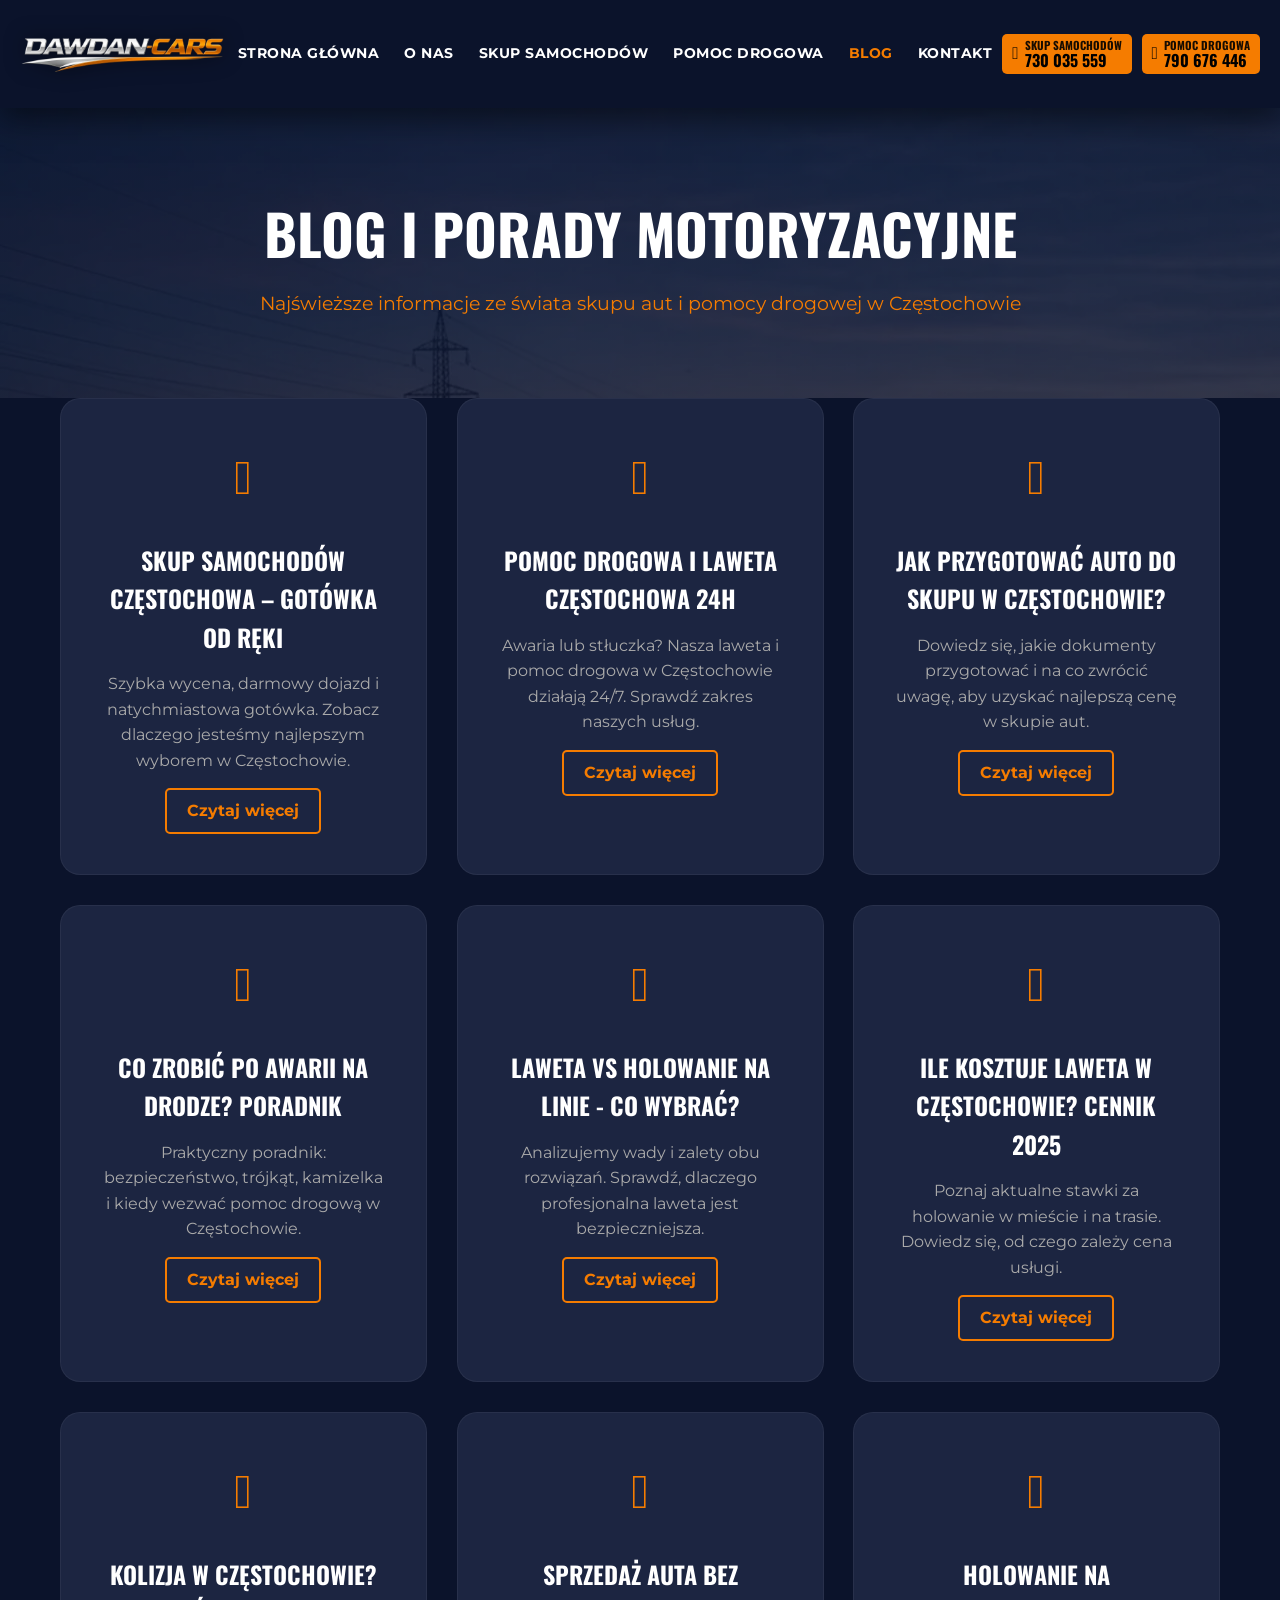
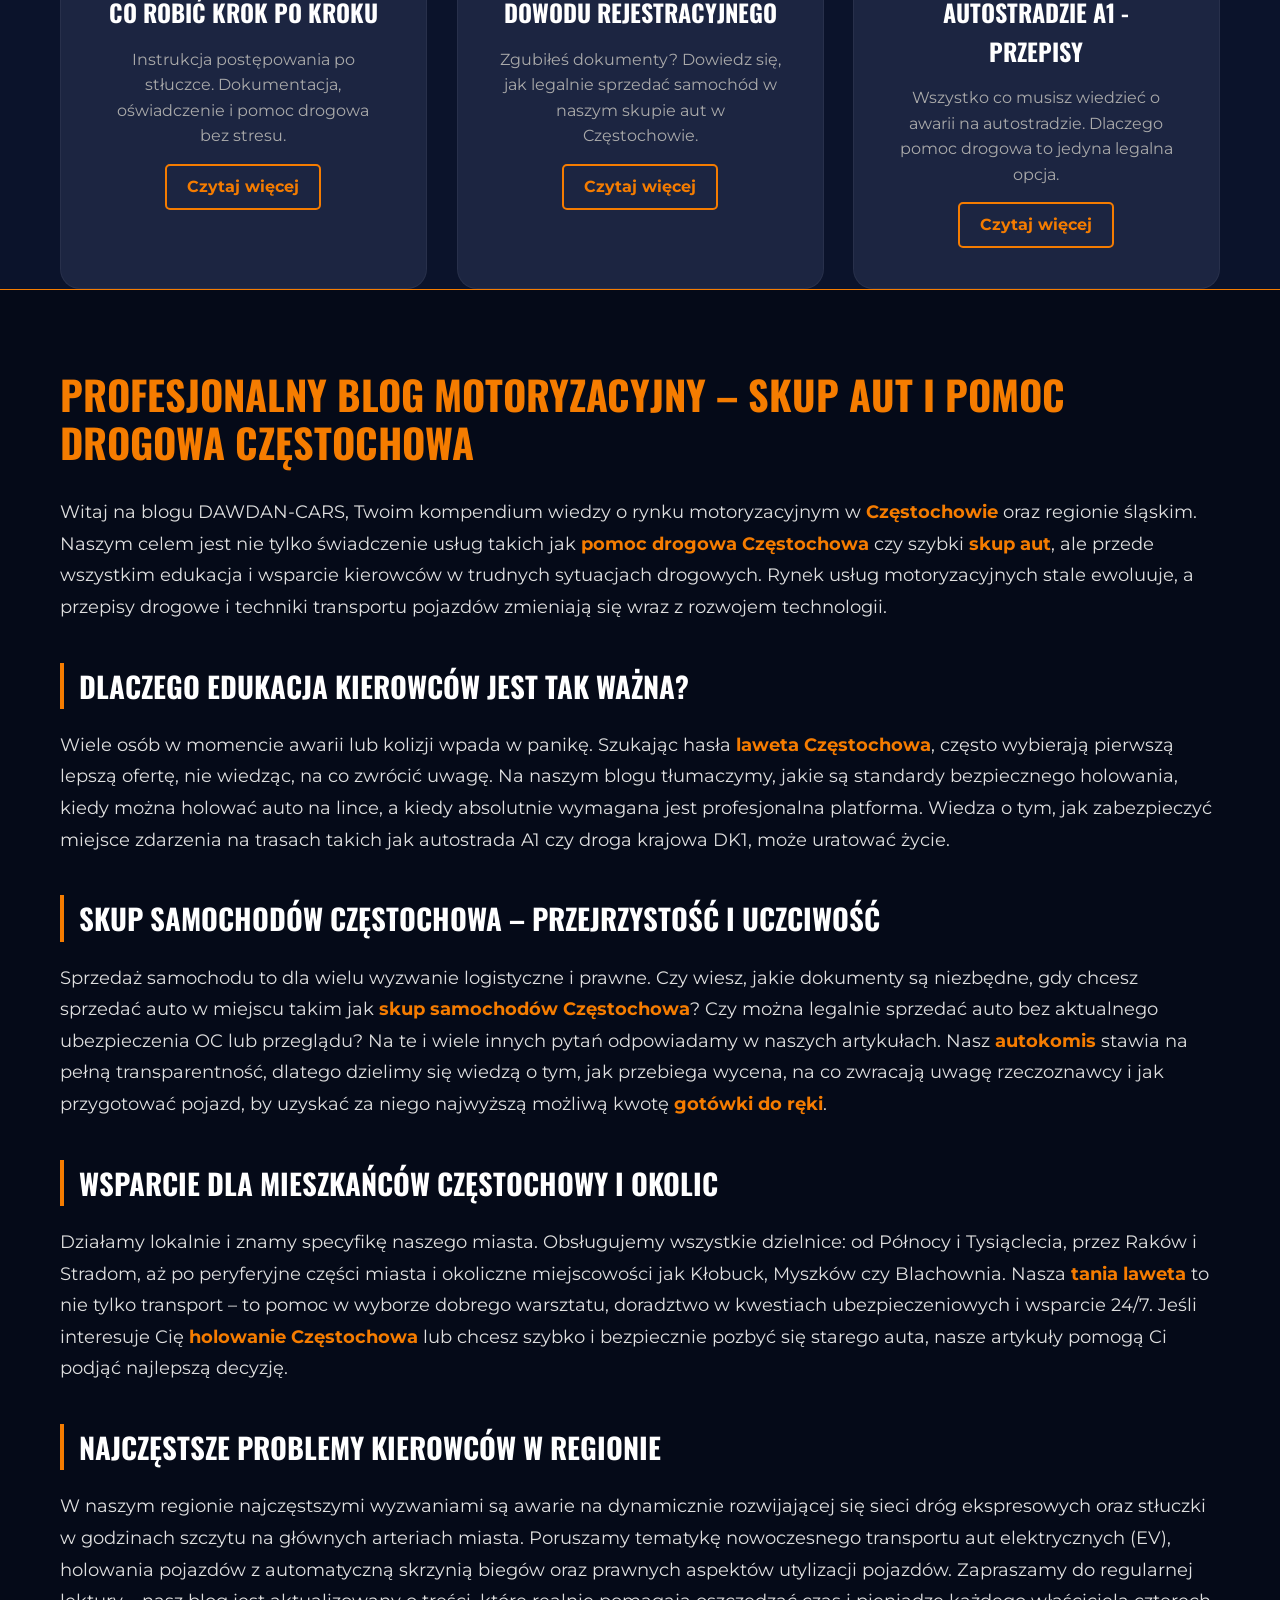
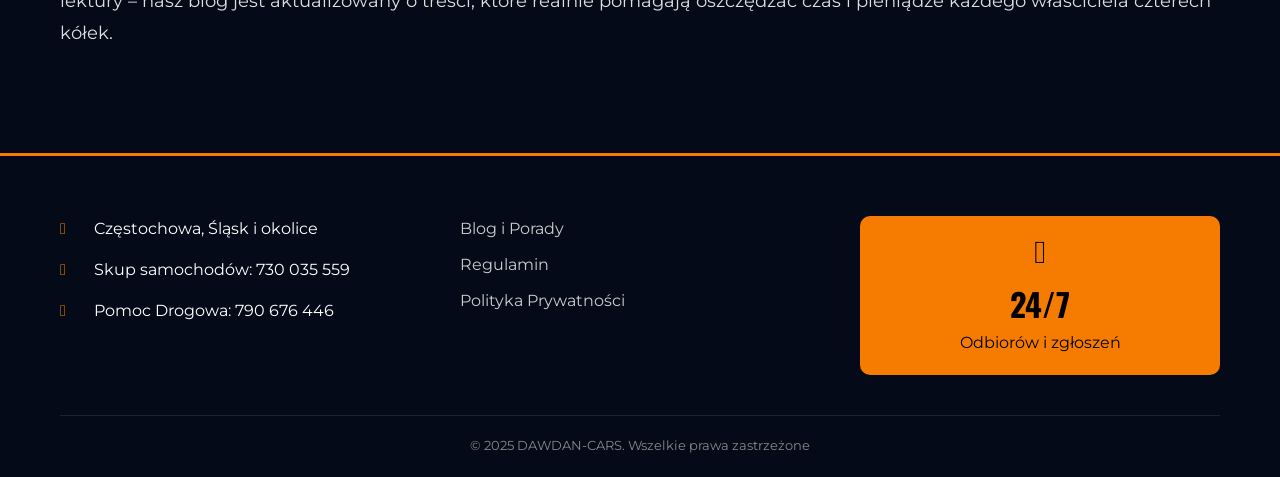
==== blog.html @ 77bea1af "Add files via upload" ====
<!DOCTYPE html>
<html lang="pl">
<head>
    <meta charset="UTF-8">
    <meta name="viewport" content="width=device-width, initial-scale=1.0">
    <title>Blog i Porady Motoryzacyjne | Pomoc Drogowa & Skup Aut Częstochowa</title>
    <meta name="description" content="Blog DAWDAN-CARS: Praktyczne porady motoryzacyjne. Dowiedz się jak przygotować auto do skupu, co zrobić w razie awarii oraz kiedy wezwać lawetę w Częstochowie.">
    <link rel="canonical" href="https://dawdan-cars.pl/blog.html">

    <link rel="stylesheet" href="style.min.css" media="print" onload="this.media='all'">
    <link rel="stylesheet" href="critical.min.css">
    <noscript><link rel="stylesheet" href="style.min.css"></noscript>
    <link rel="preload" as="style" href="style.min.css">
    <link rel="preconnect" href="https://fonts.googleapis.com">
    <link rel="preconnect" href="https://fonts.gstatic.com" crossorigin>
    <link href="https://fonts.googleapis.com/css2?family=Montserrat:wght@400;700&family=Oswald:wght@500;700&display=swap" rel="stylesheet" media="print" onload="this.media='all'">
    <noscript><link href="https://fonts.googleapis.com/css2?family=Montserrat:wght@400;700&family=Oswald:wght@500;700&display=swap" rel="stylesheet"></noscript>
    <link rel="stylesheet" href="font-awesome.min.css" media="print" onload="this.media='all'">
    <noscript><link rel="stylesheet" href="font-awesome.min.css"></noscript>
    <link rel="preload" as="image" href="tlo.webp" fetchpriority="high" type="image/webp">

    <link rel="icon" href="favicony/favicon.ico" type="image/x-icon">
    <script src="script.min.js" defer></script>
</head>
<body>
    <header>
        <div class="top-bar">
            <div class="container">
                <div class="logo">
                    <a href="index.html">
                        <img src="logo.webp" fetchpriority="high" alt="Blog DAWDAN-CARS Częstochowa" width="349" height="60">
                    </a>
                </div>
                <nav>
                    <ul>
                        <li><a href="index.html">STRONA GŁÓWNA</a></li>
                        <li><a href="o-nas.html">O NAS</a></li>
                        <li><a href="skup-samochodow.html">SKUP SAMOCHODÓW</a></li>
                        <li><a href="laweta-pomoc-drogowa.html">POMOC DROGOWA</a></li>
                        <li><a href="blog.html" class="active">BLOG</a></li>
                        <li><a href="kontakt.html">KONTAKT</a></li>
                    </ul>
                    <div class="header-cta mobile-only">
                        <a href="tel:+48730035559" class="btn-call">
                            <i class="fas fa-phone-alt"></i>
                            <span>
                                <span class="btn-label">SKUP SAMOCHODÓW</span>
                                <span class="btn-number">730 035 559</span>
                            </span>
                        </a>
                        <a href="tel:+48790676446" class="btn-call">
                            <i class="fas fa-phone-alt"></i>
                            <span>
                                <span class="btn-label">POMOC DROGOWA</span>
                                <span class="btn-number">790 676 446</span>
                            </span>
                        </a>
                    </div>
                </nav>
                <div class="header-cta desktop-only">
                    <a href="tel:+48730035559" class="btn-call">
                        <i class="fas fa-phone-alt"></i>
                        <span>
                            <span class="btn-label">SKUP SAMOCHODÓW</span>
                            <span class="btn-number">730 035 559</span>
                        </span>
                    </a>
                    <a href="tel:+48790676446" class="btn-call">
                        <i class="fas fa-phone-alt"></i>
                        <span>
                            <span class="btn-label">POMOC DROGOWA</span>
                            <span class="btn-number">790 676 446</span>
                        </span>
                    </a>
                </div>
                <button class="menu-toggle" aria-label="Otwórz menu">
                    <span></span>
                    <span></span>
                    <span></span>
                </button>
            </div>
        </div>
    </header>
    <div class="overlay"></div>

    <section class="page-header" style="background: linear-gradient(rgba(11, 19, 43, 0.8), rgba(11, 19, 43, 0.8)), url('tlo.webp');">
        <div class="container">
            <h1>BLOG I PORADY MOTORYZACYJNE</h1>
            <p>Najświeższe informacje ze świata skupu aut i pomocy drogowej w Częstochowie</p>
        </div>
    </section>

    <section class="blog-list" style="padding-bottom: 0;">
        <div class="container">
            <div class="features-grid">
                <!-- Article 4 (NEW) -->
                <article class="feature-item" data-aos-custom="fade-up">
                    <div class="feature-icon"><i class="fas fa-money-bill-wave"></i></div>
                    <h3>Skup Samochodów Częstochowa – Gotówka od Ręki</h3>
                    <p>Szybka wycena, darmowy dojazd i natychmiastowa gotówka. Zobacz dlaczego jesteśmy najlepszym wyborem w Częstochowie.</p>
                    <a href="skup-samochodow-czestochowa-gotowka.html" class="btn-outline">Czytaj więcej</a>
                </article>

                <!-- Article 5 (NEW) -->
                <article class="feature-item" data-aos-custom="fade-up" data-aos-delay="100">
                    <div class="feature-icon"><i class="fas fa-ambulance"></i></div>
                    <h3>Pomoc Drogowa i Laweta Częstochowa 24h</h3>
                    <p>Awaria lub stłuczka? Nasza laweta i pomoc drogowa w Częstochowie działają 24/7. Sprawdź zakres naszych usług.</p>
                    <a href="pomoc-drogowa-laweta-czestochowa-24h.html" class="btn-outline">Czytaj więcej</a>
                </article>

                <!-- Article 1 -->
                <article class="feature-item" data-aos-custom="fade-up" data-aos-delay="200">
                    <div class="feature-icon"><i class="fas fa-file-alt"></i></div>
                    <h3>Jak przygotować auto do skupu w Częstochowie?</h3>
                    <p>Dowiedz się, jakie dokumenty przygotować i na co zwrócić uwagę, aby uzyskać najlepszą cenę w skupie aut.</p>
                    <a href="skup-aut-porady.html" class="btn-outline">Czytaj więcej</a>
                </article>

                <!-- Article 2 -->
                <article class="feature-item" data-aos-custom="fade-up" data-aos-delay="300">
                    <div class="feature-icon"><i class="fas fa-tools"></i></div>
                    <h3>Co zrobić po awarii na drodze? Poradnik</h3>
                    <p>Praktyczny poradnik: bezpieczeństwo, trójkąt, kamizelka i kiedy wezwać pomoc drogową w Częstochowie.</p>
                    <a href="pomoc-drogowa-porady.html" class="btn-outline">Czytaj więcej</a>
                </article>

                <!-- Article 3 -->
                <article class="feature-item" data-aos-custom="fade-up" data-aos-delay="400">
                    <div class="feature-icon"><i class="fas fa-truck-moving"></i></div>
                    <h3>Laweta vs Holowanie na linie - co wybrać?</h3>
                    <p>Analizujemy wady i zalety obu rozwiązań. Sprawdź, dlaczego profesjonalna laweta jest bezpieczniejsza.</p>
                    <a href="laweta-porady.html" class="btn-outline">Czytaj więcej</a>
                </article>

                <!-- Article 6 (NEW) -->
                <article class="feature-item" data-aos-custom="fade-up" data-aos-delay="100">
                    <div class="feature-icon"><i class="fas fa-calculator"></i></div>
                    <h3>Ile kosztuje laweta w Częstochowie? Cennik 2025</h3>
                    <p>Poznaj aktualne stawki za holowanie w mieście i na trasie. Dowiedz się, od czego zależy cena usługi.</p>
                    <a href="ile-kosztuje-laweta-czestochowa.html" class="btn-outline">Czytaj więcej</a>
                </article>

                <!-- Article 7 (NEW) -->
                <article class="feature-item" data-aos-custom="fade-up" data-aos-delay="200">
                    <div class="feature-icon"><i class="fas fa-car-crash"></i></div>
                    <h3>Kolizja w Częstochowie? Co robić krok po kroku</h3>
                    <p>Instrukcja postępowania po stłuczce. Dokumentacja, oświadczenie i pomoc drogowa bez stresu.</p>
                    <a href="kolizja-czestochowa-co-robic.html" class="btn-outline">Czytaj więcej</a>
                </article>

                <!-- Article 8 (NEW) -->
                <article class="feature-item" data-aos-custom="fade-up" data-aos-delay="300">
                    <div class="feature-icon"><i class="fas fa-id-card-alt"></i></div>
                    <h3>Sprzedaż auta bez dowodu rejestracyjnego</h3>
                    <p>Zgubiłeś dokumenty? Dowiedz się, jak legalnie sprzedać samochód w naszym skupie aut w Częstochowie.</p>
                    <a href="sprzedaz-auta-bez-dowodu-rejestracyjnego.html" class="btn-outline">Czytaj więcej</a>
                </article>

                <!-- Article 9 (NEW) -->
                <article class="feature-item" data-aos-custom="fade-up" data-aos-delay="400">
                    <div class="feature-icon"><i class="fas fa-road"></i></div>
                    <h3>Holowanie na autostradzie A1 - Przepisy</h3>
                    <p>Wszystko co musisz wiedzieć o awarii na autostradzie. Dlaczego pomoc drogowa to jedyna legalna opcja.</p>
                    <a href="holowanie-na-autostradzie-a1-przepisy.html" class="btn-outline">Czytaj więcej</a>
                </article>
            </div>
        </div>
    </section>

    <section class="blog-seo-content" style="padding: 80px 0; background-color: #050a18; border-top: 1px solid var(--primary-color);">
        <div class="container">
            <div class="seo-text-block">
                <h2>Profesjonalny Blog Motoryzacyjny – Skup Aut i Pomoc Drogowa Częstochowa</h2>
                <p>Witaj na blogu DAWDAN-CARS, Twoim kompendium wiedzy o rynku motoryzacyjnym w <strong>Częstochowie</strong> oraz regionie śląskim. Naszym celem jest nie tylko świadczenie usług takich jak <strong>pomoc drogowa Częstochowa</strong> czy szybki <strong>skup aut</strong>, ale przede wszystkim edukacja i wsparcie kierowców w trudnych sytuacjach drogowych. Rynek usług motoryzacyjnych stale ewoluuje, a przepisy drogowe i techniki transportu pojazdów zmieniają się wraz z rozwojem technologii.</p>

                <h3>Dlaczego edukacja kierowców jest tak ważna?</h3>
                <p>Wiele osób w momencie awarii lub kolizji wpada w panikę. Szukając hasła <strong>laweta Częstochowa</strong>, często wybierają pierwszą lepszą ofertę, nie wiedząc, na co zwrócić uwagę. Na naszym blogu tłumaczymy, jakie są standardy bezpiecznego holowania, kiedy można holować auto na lince, a kiedy absolutnie wymagana jest profesjonalna platforma. Wiedza o tym, jak zabezpieczyć miejsce zdarzenia na trasach takich jak autostrada A1 czy droga krajowa DK1, może uratować życie.</p>

                <h3>Skup samochodów Częstochowa – przejrzystość i uczciwość</h3>
                <p>Sprzedaż samochodu to dla wielu wyzwanie logistyczne i prawne. Czy wiesz, jakie dokumenty są niezbędne, gdy chcesz sprzedać auto w miejscu takim jak <strong>skup samochodów Częstochowa</strong>? Czy można legalnie sprzedać auto bez aktualnego ubezpieczenia OC lub przeglądu? Na te i wiele innych pytań odpowiadamy w naszych artykułach. Nasz <strong>autokomis</strong> stawia na pełną transparentność, dlatego dzielimy się wiedzą o tym, jak przebiega wycena, na co zwracają uwagę rzeczoznawcy i jak przygotować pojazd, by uzyskać za niego najwyższą możliwą kwotę <strong>gotówki do ręki</strong>.</p>

                <h3>Wsparcie dla mieszkańców Częstochowy i okolic</h3>
                <p>Działamy lokalnie i znamy specyfikę naszego miasta. Obsługujemy wszystkie dzielnice: od Północy i Tysiąclecia, przez Raków i Stradom, aż po peryferyjne części miasta i okoliczne miejscowości jak Kłobuck, Myszków czy Blachownia. Nasza <strong>tania laweta</strong> to nie tylko transport – to pomoc w wyborze dobrego warsztatu, doradztwo w kwestiach ubezpieczeniowych i wsparcie 24/7. Jeśli interesuje Cię <strong>holowanie Częstochowa</strong> lub chcesz szybko i bezpiecznie pozbyć się starego auta, nasze artykuły pomogą Ci podjąć najlepszą decyzję.</p>

                <h3>Najczęstsze problemy kierowców w regionie</h3>
                <p>W naszym regionie najczęstszymi wyzwaniami są awarie na dynamicznie rozwijającej się sieci dróg ekspresowych oraz stłuczki w godzinach szczytu na głównych arteriach miasta. Poruszamy tematykę nowoczesnego transportu aut elektrycznych (EV), holowania pojazdów z automatyczną skrzynią biegów oraz prawnych aspektów utylizacji pojazdów. Zapraszamy do regularnej lektury – nasz blog jest aktualizowany o treści, które realnie pomagają oszczędzać czas i pieniądze każdego właściciela czterech kółek.</p>
            </div>
        </div>
    </section>

    <footer>
        <div class="container">
            <div class="footer-grid">
                <div class="footer-info">
                    <p><i class="fas fa-map-marker-alt"></i> Częstochowa, Śląsk i okolice</p>
                    <p><i class="fas fa-phone"></i> Skup samochodów: 730 035 559</p>
                    <p><i class="fas fa-phone"></i> Pomoc Drogowa: 790 676 446</p>
                </div>
                <div class="footer-links">
                    <ul>
                        <li><a href="blog.html">Blog i Porady</a></li>
                        <li><a href="#">Regulamin</a></li>
                        <li><a href="#">Polityka Prywatności</a></li>
                    </ul>
                </div>
                <div class="footer-hours">
                    <div class="hours-box">
                        <i class="far fa-clock"></i>
                        <span>24/7</span>
                        <p>Odbiorów i zgłoszeń</p>
                    </div>
                </div>
            </div>
            <div class="footer-bottom">
                <p>&copy; 2025 DAWDAN-CARS. Wszelkie prawa zastrzeżone</p>
            </div>
        </div>
    </footer>

</body>
</html>
---- style.min.css ----
:root{--primary-color:#f57c00;--secondary-color:#0b132b;--accent-color:#1c2541;--text-light:#ffffff;--text-dark:#333333;--bg-dark:#0b132b;--bg-light:#f4f4f4;} *{margin:0;padding:0;box-sizing:border-box;} body{font-family:'Montserrat',sans-serif;line-height:1.6;color:var(--text-light);background-color:var(--bg-dark);overflow-x:hidden;} a{color:var(--primary-color);text-decoration:none;transition:color 0.3s ease;} a:hover{color:#ff9800;} h1,h2,h3,h4{font-family:'Oswald',sans-serif;text-transform:uppercase;} .container{max-width:1200px;margin:0 auto;padding:0 20px;} header{background-color:#0b132b;position:sticky;top:0;z-index:2000;box-shadow:0 10px 30px rgba(0,0,0,0.5);transition:padding 0.3s ease,background 0.3s ease;will-change:padding,background;padding:15px 0;} header.scrolled{padding:5px 0;background:rgba(11,19,43,0.95);} header.menu-open{box-shadow:none;background:#0b132b;} .top-bar .container{display:grid;grid-template-columns:1fr auto 1fr;align-items:center;height:auto;max-width:100%;padding:15px 20px;} .logo{display:flex;justify-content:flex-start;} .logo img{max-height:60px;width:auto;display:block;transition:transform 0.3s ease;filter:drop-shadow(0 0 10px rgba(0,0,0,0.5));} .logo img:hover{transform:scale(1.05);filter:drop-shadow(0 0 12px rgba(255,152,0,0.3));} nav{display:flex;align-items:center;justify-content:center;} nav ul{display:flex;list-style:none;gap:10px;} nav a{text-decoration:none;color:var(--text-light);font-weight:700;font-size:0.95rem;padding:12px 15px;display:inline-flex;align-items:center;min-height:48px;transition:all 0.3s ease;text-transform:uppercase;letter-spacing:0.5px;white-space:nowrap;} nav a:hover,nav a.active{color:var(--primary-color);} nav a:focus{outline:2px solid var(--primary-color);outline-offset:4px;} button:focus,a.btn-call:focus,a.btn-hero-call:focus,a.btn-outline:focus{outline:3px solid #fff;outline-offset:2px;} .header-cta{display:flex;flex-direction:row;justify-content:flex-end;align-items:center;gap:10px;} .mobile-only{display:none;} .header-cta .btn-call{display:flex;align-items:center;gap:6px;text-decoration:none;color:#000;background:var(--primary-color);padding:6px 10px;transition:background 0.3s;font-family:'Oswald',sans-serif;font-weight:700;border-radius:5px;line-height:1;white-space:nowrap;} .header-cta .btn-call i{font-size:1.1rem;} .btn-label{display:block;font-size:0.7rem;text-transform:uppercase;color:inherit;} .btn-number{display:block;font-size:1rem;color:inherit;} .header-cta .btn-call:hover{background:#e68a00;} .menu-toggle{display:none;flex-direction:column;justify-content:center;align-items:center;width:50px;height:50px;background:rgba(255,152,0,0.1);border:2px solid var(--primary-color);border-radius:12px;cursor:pointer;padding:0;z-index:2200;transition:all 0.3s cubic-bezier(0.4,0,0.2,1);position:relative;} .menu-toggle:hover{background:var(--primary-color);} .menu-toggle:hover span{background:#000;} .menu-toggle span{width:26px;height:2px;background:var(--primary-color);border-radius:2px;transition:all 0.4s cubic-bezier(0.68,-0.6,0.32,1.6);position:absolute;} .menu-toggle span:nth-child(1){transform:translateY(-8px);} .menu-toggle span:nth-child(2){transform:translateY(0);width:18px;right:9px;} .menu-toggle span:nth-child(3){transform:translateY(8px);} .menu-toggle.active{background:rgba(255,255,255,0.1);border-color:var(--primary-color);} .menu-toggle.active span{background:var(--primary-color);} .menu-toggle.active span:nth-child(1){transform:translateY(0) rotate(45deg);} .menu-toggle.active span:nth-child(2){opacity:0;transform:translateX(-20px);} .menu-toggle.active span:nth-child(3){transform:translateY(0) rotate(-45deg);} .hero{background:linear-gradient(rgba(11,19,43,0.8),rgba(11,19,43,0.8)),url('tlo.webp');background-size:cover;background-position:center;padding:80px 0;min-height:800px;display:flex;align-items:stretch;justify-content:center;} .hero .container{display:flex;flex-direction:column;} .hero-content{display:flex;flex-direction:column;align-items:center;width:100%;height:100%;} .hero-text{width:100%;display:flex;flex-direction:column;align-items:center;min-height:400px;} .hero-text h1{font-size:clamp(1.8rem,8vw,4.5rem);color:var(--text-light);line-height:1.1;width:100%;text-shadow:3px 3px 10px rgba(0,0,0,0.9);text-align:center;margin-bottom:clamp(20px,5vh,40px);white-space:normal;word-wrap:break-word;letter-spacing:1px;min-height:1.1em;contain-intrinsic-size:auto 1.1em;} .hero-text h1 .highlight{color:var(--primary-color);font-style:italic;font-weight:900;} .hero-cta-buttons{display:flex;flex-wrap:wrap;justify-content:center;gap:15px;margin-bottom:40px;} .btn-hero-call{display:flex;align-items:center;background:var(--primary-color);color:#000;padding:15px 25px;text-decoration:none;font-weight:700;font-family:'Oswald',sans-serif;border-radius:5px;transition:background 0.3s;line-height:1.1;text-align:left;} .btn-hero-call i{font-size:2rem;margin-right:15px;} .btn-hero-call .btn-label{font-size:1rem;color:inherit;} .btn-hero-call .btn-number{font-size:1.8rem;color:inherit;} .btn-hero-call:hover{background:#e68a00;} .hero-features{list-style:none;display:flex;gap:30px;margin-top:auto;padding-top:50px;} .hero-features li{font-weight:700;font-size:0.9rem;} .hero-features i{color:var(--primary-color);margin-right:5px;} .service-boxes{margin-top:clamp(-30px,-5vw,-50px);position:relative;z-index:10;} .service-boxes .container{display:grid;grid-template-columns:repeat(auto-fit,minmax(280px,1fr));gap:30px;} .box{display:flex;align-items:center;padding:40px;border-radius:10px;gap:25px;box-shadow:0 10px 30px rgba(0,0,0,0.3);} .blue-box{background-color:var(--accent-color);} .orange-box{background-color:var(--primary-color);color:#000;} .box-icon i{font-size:3.5rem;} .box-content h3{font-size:1.5rem;margin-bottom:10px;} .btn-outline{display:inline-block;margin-top:15px;padding:8px 20px;border:2px solid var(--primary-color);color:var(--primary-color);text-decoration:none;font-weight:700;border-radius:5px;transition:all 0.3s;} .btn-outline:hover{background:var(--primary-color);color:white;} .box-call{margin-top:15px;display:flex;flex-direction:column;} .box-call span{font-size:0.8rem;text-transform:uppercase;} .box-call strong{font-size:1.8rem;font-family:'Oswald',sans-serif;} [data-aos]{will-change:transform,opacity;} .benefits{padding:80px 0;background-color:#050a18;} .section-title{text-align:center;font-size:clamp(1.8rem,5vw,2.8rem);margin-bottom:clamp(30px,8vw,50px);position:relative;padding:0 15px;} .section-title::after{content:'';display:block;width:60px;height:4px;background:var(--primary-color);margin:15px auto;} .benefits-grid{display:grid;grid-template-columns:repeat(auto-fit,minmax(250px,1fr));gap:20px;} .benefit-item{text-align:center;padding:30px;background:var(--accent-color);border-radius:10px;transition:transform 0.3s;} .benefit-item:hover{transform:translateY(-10px);border-bottom:3px solid var(--primary-color);} .benefit-item i{font-size:3rem;color:var(--primary-color);margin-bottom:20px;} .benefit-item h3{font-size:1.2rem;color:var(--primary-color);} .recent-buys{padding:80px 0;overflow:hidden;} .buys-slider{padding:20px 0 50px !important;} .buys-slider .active{background:var(--primary-color);} .buy-card{background:var(--accent-color);border-radius:10px;overflow:hidden;text-align:center;} .car-img{height:180px;background-size:cover;background-position:center;} .buy-card p{padding:15px;font-weight:700;text-transform:uppercase;} footer{background:#050a18;padding:60px 0 20px;border-top:3px solid var(--primary-color);} footer h3{text-align:center;font-size:2rem;margin-bottom:40px;} .footer-grid{display:grid;grid-template-columns:repeat(auto-fit,minmax(250px,1fr));gap:40px;margin-bottom:40px;} .footer-info p{margin-bottom:15px;} .footer-info i{color:var(--primary-color);margin-right:10px;width:20px;} .hours-box{background:var(--primary-color);padding:20px;border-radius:10px;text-align:center;color:#000;} .hours-box i{font-size:2rem;margin-bottom:10px;} .hours-box span{display:block;font-size:2rem;font-weight:700;font-family:'Oswald',sans-serif;} .footer-links ul{list-style:none;} .footer-links li{margin-bottom:10px;} .footer-links a{color:#ccc;text-decoration:none;} .footer-links a:hover{color:var(--primary-color);} .footer-bottom{text-align:center;padding-top:20px;border-top:1px solid rgba(255,255,255,0.1);font-size:0.8rem;color:#888;} .seo-content{padding:80px 0;background:#050a18;} .seo-text-block h2{font-size:clamp(1.8rem,4vw,2.5rem);color:var(--primary-color);margin-bottom:30px;line-height:1.2;} .seo-text-block h3{font-size:clamp(1.4rem,3vw,1.8rem);margin-top:40px;margin-bottom:20px;color:var(--text-light);border-left:4px solid var(--primary-color);padding-left:15px;} .seo-text-block p{margin-bottom:25px;font-size:1.1rem;color:#e0e0e0;line-height:1.8;} .seo-text-block strong{color:var(--primary-color);} .seo-text-block ul{list-style:none;margin-bottom:20px;} .seo-text-block li{margin-bottom:15px;padding-left:35px;position:relative;font-size:1.1rem;color:#e0e0e0;} .seo-text-block li::before{content:'✔';position:absolute;left:0;color:var(--primary-color);font-weight:bold;font-size:1.2rem;} .hero-subtext{font-size:1.3rem;text-align:center;margin:0 auto 40px;color:#fff;max-width:900px;font-weight:600;letter-spacing:1px;text-transform:uppercase;text-shadow:2px 2px 4px rgba(0,0,0,0.9);background:linear-gradient(90deg,transparent,rgba(0,0,0,0.4),transparent);padding:12px 20px;border-top:1px solid var(--primary-color);border-bottom:1px solid var(--primary-color);} .how-it-works{padding:80px 0;background:var(--bg-dark);} .steps-grid{display:grid;grid-template-columns:repeat(auto-fit,minmax(280px,1fr));gap:30px;margin-top:40px;} .step{text-align:center;padding:40px;background:var(--accent-color);border-radius:10px;position:relative;} .step-num{width:50px;height:50px;background:var(--primary-color);color:white;border-radius:50%;display:flex;align-items:center;justify-content:center;font-size:1.5rem;font-weight:700;margin:0 auto 20px;} .brands{padding:60px 0;background:#050a18;} .brands-flex{display:flex;flex-wrap:wrap;justify-content:center;gap:30px;} .brands-flex span{font-size:1.5rem;font-weight:700;color:#8a8a8a;text-transform:uppercase;} .testimonials{padding:80px 0;background:var(--bg-dark);overflow:hidden;} .testimonials-slider{padding:20px 0 50px !important;} .testimonials-slider .active{background:var(--primary-color);} .testimonial{background:var(--accent-color);padding:30px;border-radius:10px;border-left:4px solid var(--primary-color);} .stars{color:var(--primary-color);margin-bottom:15px;} .faq{padding:80px 0;background:#050a18;} .faq-list{max-width:800px;margin:0 auto;} .faq-item{margin-bottom:25px;padding-bottom:25px;border-bottom:1px solid rgba(255,255,255,0.1);} .faq-item h3{color:var(--primary-color);margin-bottom:10px;font-size:1.3rem;} .page-header{padding:clamp(40px,10vw,80px) 0;text-align:center;color:white;} .page-header h1{font-size:clamp(2rem,8vw,3.5rem);margin-bottom:10px;} .page-header p{font-size:1.2rem;color:var(--primary-color);} .about-content,.service-details,.tow-details,.contact-page{padding:80px 0;} .about-grid,.service-grid,.tow-grid,.contact-grid{display:grid;grid-template-columns:1.5fr 1fr;gap:60px;align-items:flex-start;} @media (max-width:992px){.about-grid,.service-grid,.tow-grid,.contact-grid{grid-template-columns:1fr;gap:40px;} } .section-badge{display:inline-block;padding:5px 15px;background:rgba(245,124,0,0.1);color:var(--primary-color);font-weight:700;font-size:0.85rem;border-radius:50px;margin-bottom:15px;letter-spacing:1px;text-transform:uppercase;border:1px solid var(--primary-color);} .about-text h2,.service-text h2,.tow-info h2{font-size:clamp(1.8rem,5vw,2.8rem);margin-bottom:25px;color:#fff;line-height:1.2;} .about-text p,.service-text p,.tow-info p{margin-bottom:20px;color:#e0e0e0;font-size:1.05rem;} .about-stats-v2{display:grid;gap:20px;} .stat-card{display:flex;align-items:center;gap:20px;background:var(--accent-color);padding:25px;border-radius:15px;transition:all 0.3s ease;border:1px solid rgba(255,255,255,0.05);} .stat-card:hover{transform:translateX(10px);background:#252e4d;border-color:var(--primary-color);} .stat-icon{width:60px;height:60px;background:var(--primary-color);border-radius:12px;display:flex;align-items:center;justify-content:center;font-size:1.5rem;color:#000;flex-shrink:0;} .stat-info{display:flex;flex-direction:column;} .stat-number{font-size:2rem;font-weight:700;font-family:'Oswald',sans-serif;color:var(--primary-color);line-height:1;} .stat-label{font-size:0.9rem;color:#aaa;margin-top:5px;} .why-us{padding:100px 0;} .bg-alt{background-color:#080f24;} .section-title.centered{text-align:center;margin-bottom:60px;} .features-grid{display:grid;grid-template-columns:repeat(auto-fit,minmax(300px,1fr));gap:30px;} .feature-item{background:var(--accent-color);padding:40px;border-radius:20px;text-align:center;transition:all 0.3s ease;border:1px solid rgba(255,255,255,0.05);} .feature-item:hover{transform:translateY(-10px);border-color:var(--primary-color);} .feature-icon{font-size:3rem;color:var(--primary-color);margin-bottom:25px;} .feature-item h3{font-size:1.5rem;margin-bottom:15px;color:#fff;} .feature-item p{color:#aaa;} .call-to-action-simple{padding:100px 0;background:linear-gradient(rgba(11,19,43,0.9),rgba(11,19,43,0.9)),url('tlo.webp');background-size:cover;background-position:center;text-align:center;} .cta-content h2{font-size:clamp(1.8rem,4vw,2.5rem);margin-bottom:20px;color:#fff;} .cta-content p{font-size:1.2rem;margin-bottom:40px;color:#ccc;} .cta-buttons{display:flex;justify-content:center;gap:20px;flex-wrap:wrap;} .btn{display:inline-flex;align-items:center;gap:10px;padding:15px 35px;border-radius:50px;font-weight:700;text-decoration:none;transition:all 0.3s ease;text-transform:uppercase;font-family:'Oswald',sans-serif;letter-spacing:1px;} .btn-primary{background:var(--primary-color);color:#000;} .btn-primary:hover{background:#ff9800;transform:scale(1.05);} .btn-outline{border:2px solid var(--primary-color);color:var(--primary-color);} .btn-outline:hover{background:var(--primary-color);color:#000;transform:scale(1.05);} .check-list{list-style:none;margin:20px 0;} .check-list li{margin-bottom:15px;font-size:1.1rem;color:#e0e0e0;} .check-list i{color:var(--primary-color);margin-right:10px;} .highlight-box{background:rgba(245,124,0,0.05);border-left:4px solid var(--primary-color);padding:20px;margin:20px 0;border-radius:0 10px 10px 0;} .highlight-box p{margin-bottom:0;color:#fff;} .process-grid{display:grid;grid-template-columns:repeat(auto-fit,minmax(280px,1fr));gap:40px;} .process-step{background:var(--accent-color);padding:50px 30px;border-radius:20px;text-align:center;position:relative;transition:transform 0.3s ease;border:1px solid rgba(255,255,255,0.05);} .process-step:hover{transform:translateY(-10px);} .step-number{position:absolute;top:20px;right:30px;font-size:3rem;font-weight:800;color:rgba(255,255,255,0.03);line-height:1;font-family:'Oswald',sans-serif;} .step-icon{width:80px;height:80px;background:var(--bg-dark);border:2px solid var(--primary-color);border-radius:50%;display:flex;align-items:center;justify-content:center;font-size:2rem;color:var(--primary-color);margin:0 auto 25px;transition:all 0.3s ease;} .process-step:hover .step-icon{background:var(--primary-color);color:#000;} .process-step h3{font-size:1.4rem;margin-bottom:15px;color:#fff;} .process-step p{color:#aaa;font-size:0.95rem;} .benefits-grid-section{padding:100px 0;} .grid-layout{display:grid;grid-template-columns:1fr 1fr;gap:60px;align-items:center;} @media (max-width:992px){.grid-layout{grid-template-columns:1fr;gap:40px;} } .benefit-card{background:var(--accent-color);padding:40px;border-radius:20px;} .benefit-card h3{font-size:1.8rem;margin-bottom:25px;color:var(--primary-color);} .benefit-cta h2{font-size:2.5rem;margin-bottom:20px;color:#fff;} .benefit-cta p{font-size:1.1rem;margin-bottom:30px;color:#ccc;} .btn-large{padding:20px 40px;font-size:1.2rem;} .tow-services-grid{display:grid;grid-template-columns:repeat(auto-fit,minmax(250px,1fr));gap:20px;margin-top:30px;} .tow-service-item{background:var(--accent-color);padding:20px;border-radius:10px;} .tow-service-item i{font-size:2rem;color:var(--primary-color);margin-bottom:10px;} .urgent-box-v2{background:var(--primary-color);padding:30px;border-radius:15px;display:flex;align-items:center;gap:25px;color:#000;margin-top:30px;box-shadow:0 10px 30px rgba(245,124,0,0.3);} .urgent-icon{font-size:3rem;animation:pulse 2s infinite;} @keyframes pulse{0%{transform:scale(1);} 50%{transform:scale(1.1);} 100%{transform:scale(1);} } .urgent-text h3{font-size:1.4rem;margin-bottom:5px;} .urgent-number{font-size:2rem;font-weight:700;color:#000;text-decoration:none;font-family:'Oswald',sans-serif;display:block;} .tow-services-v2{display:grid;gap:20px;} .tow-service-card{background:var(--accent-color);padding:25px;border-radius:15px;display:flex;gap:20px;align-items:flex-start;transition:all 0.3s ease;border:1px solid rgba(255,255,255,0.05);} .tow-service-card:hover{background:#252e4d;transform:translateX(10px);} .tow-service-card i{font-size:2rem;color:var(--primary-color);background:rgba(245,124,0,0.1);width:60px;height:60px;display:flex;align-items:center;justify-content:center;border-radius:50%;flex-shrink:0;} .service-content h3{font-size:1.2rem;margin-bottom:8px;color:#fff;} .service-content p{font-size:0.9rem;color:#aaa;margin:0;} .area-grid{display:grid;grid-template-columns:repeat(auto-fit,minmax(300px,1fr));gap:30px;} .area-item{text-align:center;padding:30px;} .area-item i{font-size:3rem;color:var(--primary-color);margin-bottom:20px;} .area-item h3{font-size:1.5rem;margin-bottom:15px;color:#fff;} .area-item p{color:#ccc;} .why-tow{padding:100px 0;} .check-list-v2{list-style:none;} .check-list-v2 li{display:flex;gap:20px;margin-bottom:30px;} .check-list-v2 i{color:var(--primary-color);font-size:1.5rem;margin-top:5px;} .check-list-v2 strong{display:block;font-size:1.2rem;color:#fff;margin-bottom:5px;} .check-list-v2 p{color:#aaa;} .cta-square{background:var(--accent-color);padding:60px 40px;border-radius:20px;text-align:center;border:2px solid var(--primary-color);} .cta-square h3{font-size:1.8rem;margin-bottom:15px;color:#fff;} .cta-square p{margin-bottom:30px;color:#ccc;} .contact-item{display:flex;gap:20px;margin-bottom:30px;} .contact-item i{font-size:1.5rem;color:var(--primary-color);} .map-placeholder{position:relative;border-radius:10px;overflow:hidden;margin-top:30px;} .map-placeholder img{width:100%;height:clamp(200px,40vh,400px);object-fit:cover;filter:grayscale(1);} .map-overlay{position:absolute;bottom:0;left:0;width:100%;background:rgba(255,152,0,0.9);color:white;padding:10px;text-align:center;font-weight:700;} .form-row{display:grid;grid-template-columns:1fr 1fr;gap:15px;} @media (max-width:768px){.form-row{grid-template-columns:1fr;gap:0;} } .form-group{margin-bottom:20px;} .form-group input,.form-group select,.form-group textarea{width:100%;padding:12px;border-radius:5px;border:1px solid rgba(255,255,255,0.1);background:rgba(255,255,255,0.05);color:white;font-family:inherit;} .form-group textarea{height:150px;} .form-card{background:var(--accent-color);padding:35px;border-radius:15px;box-shadow:0 15px 35px rgba(0,0,0,0.4);border:1px solid rgba(255,152,0,0.2);} .form-card h2{color:var(--primary-color);font-size:2rem;margin-bottom:10px;text-align:center;font-family:'Oswald',sans-serif;} .form-subtitle{text-align:center;font-size:1rem;margin-bottom:30px;color:#bbb;font-weight:400;} .styled-form .form-group{margin-bottom:18px;} .styled-form input,.styled-form select,.styled-form textarea{width:100%;padding:14px 18px;border-radius:8px;border:1px solid rgba(255,255,255,0.1);background:rgba(255,255,255,0.05);color:white;font-family:'Montserrat',sans-serif;font-size:1rem;transition:all 0.3s ease;} .styled-form select option{background:var(--bg-dark);color:white;} .styled-form input:focus,.styled-form select:focus,.styled-form textarea:focus{outline:none;border-color:var(--primary-color);background:rgba(255,255,255,0.1);box-shadow:0 0 15px rgba(245,124,0,0.2);} .checkbox-group label{display:flex;align-items:center;gap:10px;cursor:pointer;font-size:0.95rem;color:#ccc;transition:color 0.3s;} .checkbox-group label:hover{color:white;} .checkbox-group input[type="checkbox"]{width:20px;height:20px;cursor:pointer;accent-color:var(--primary-color);} .styled-form textarea{height:120px;resize:vertical;} .file-upload-wrapper{margin-bottom:20px;} .file-upload-label{display:flex;flex-direction:column;align-items:center;justify-content:center;padding:20px;border:2px dashed rgba(255,152,0,0.4);border-radius:10px;cursor:pointer;transition:all 0.3s ease;background:rgba(255,152,0,0.05);} .file-upload-label:hover{background:rgba(255,152,0,0.1);border-color:var(--primary-color);} .file-upload-label i{font-size:2rem;color:var(--primary-color);margin-bottom:10px;} .file-upload-label span{font-size:0.9rem;font-weight:700;} .file-preview-grid{display:grid;grid-template-columns:repeat(auto-fill,minmax(60px,1fr));gap:10px;margin-top:15px;} .preview-item{position:relative;aspect-ratio:1;border-radius:5px;overflow:hidden;border:1px solid var(--primary-color);} .preview-item img{width:100%;height:100%;object-fit:cover;} .btn-submit{width:100%;padding:15px;background:var(--primary-color);color:#000;border:none;border-radius:8px;font-family:'Oswald',sans-serif;font-size:1.2rem;font-weight:700;cursor:pointer;transition:all 0.3s ease;text-transform:uppercase;letter-spacing:1px;} .btn-submit:hover{background:#e68a00;transform:translateY(-2px);box-shadow:0 5px 15px rgba(255,152,0,0.4);} .btn-submit:active{transform:translateY(0);} .form-message{margin-top:15px;padding:10px;border-radius:5px;text-align:center;font-weight:700;display:none;} .form-message.success{display:block;background:rgba(76,175,80,0.1);color:#4caf50;border:1px solid #4caf50;} .form-message.error{display:block;background:rgba(244,67,54,0.1);color:#f44336;border:1px solid #f44336;} @media (max-width:1100px){.menu-toggle{display:flex;order:3;} .desktop-only{display:none;} .mobile-only{display:flex;} .top-bar .container{display:flex;justify-content:space-between;} nav{position:fixed;top:0;left:0;width:100%;height:100vh;background:rgba(11,19,43,0.98);backdrop-filter:blur(15px);-webkit-backdrop-filter:blur(15px);padding:120px 20px 40px;flex-direction:column;transition:all 0.5s cubic-bezier(0.7,0,0.3,1);z-index:2100;display:flex;justify-content:flex-start;align-items:center;transform:translateY(-100%);visibility:hidden;} nav.active{transform:translateY(0);visibility:visible;} nav ul{flex-direction:column;gap:10px;width:100%;max-width:400px;text-align:center;} nav li{width:100%;opacity:0;transform:translateY(-20px);transition:all 0.4s ease;} nav.active li{opacity:1;transform:translateY(0);} nav.active li:nth-child(1){transition-delay:0.1s;} nav.active li:nth-child(2){transition-delay:0.15s;} nav.active li:nth-child(3){transition-delay:0.2s;} nav.active li:nth-child(4){transition-delay:0.25s;} nav.active li:nth-child(5){transition-delay:0.3s;} nav a{font-size:1.25rem;font-family:'Oswald',sans-serif;display:block;padding:15px 0;min-height:52px;display:flex;align-items:center;justify-content:center;letter-spacing:2px;color:white;text-transform:uppercase;position:relative;border-bottom:1px solid rgba(255,255,255,0.05);} nav a::after{content:'';position:absolute;bottom:0;left:50%;width:0;height:2px;background:var(--primary-color);transition:all 0.3s ease;transform:translateX(-50%);} nav a:hover{color:var(--primary-color);} nav a:hover::after{width:100%;} .top-bar .container{padding:10px 15px;} nav .header-cta.mobile-only{display:flex;flex-direction:column;gap:15px;margin-top:40px;width:100%;max-width:360px;opacity:0;transform:translateY(20px);transition:all 0.4s ease 0.4s;} nav .header-cta.mobile-only .btn-call{padding:15px 25px;width:100%;justify-content:center;} nav .header-cta.mobile-only .btn-label{font-size:1.1rem;} nav .header-cta.mobile-only .btn-number{font-size:1.8rem;} nav.active .header-cta.mobile-only{opacity:1;transform:translateY(0);} .header-cta{display:none;} .overlay{position:fixed;top:0;left:0;width:100%;height:100%;background:rgba(0,0,0,0.7);backdrop-filter:blur(4px);z-index:1000;opacity:0;visibility:hidden;transition:all 0.4s ease;} .overlay.active{opacity:1;visibility:visible;} } @media (max-width:1024px){.hero-text h1{font-size:2.5rem;} } @media (max-width:768px){.top-bar .container{height:auto;min-height:70px;flex-wrap:nowrap;justify-content:space-between;padding:10px 20px;gap:10px;} .logo img{max-height:50px;width:auto;} .menu-toggle{display:flex;} .hero-text{text-align:center;width:100%;display:flex;flex-direction:column;align-items:center;} .hero-text h1{margin-bottom:20px;font-size:2rem;letter-spacing:1px;line-height:1.2;} .hero-subtext{font-size:0.95rem;padding:10px 15px;margin-bottom:25px;line-height:1.4;} .hero-cta-buttons{flex-direction:column;width:100%;align-items:center;gap:15px;} .btn-hero-call{padding:15px 25px;width:100%;max-width:320px;justify-content:center;} .btn-hero-call i{font-size:2rem;margin-right:15px;} .btn-hero-call .btn-label{font-size:1rem;} .btn-hero-call .btn-number{font-size:1.5rem;} .btn-hero-call{justify-content:center;} .hero-features{flex-direction:column;gap:15px;margin-top:auto;margin-bottom:20px;background:rgba(0,0,0,0.6);padding:15px;border-radius:8px;width:100%;text-align:center;} .hero-features li{font-size:1.1rem;text-shadow:1px 1px 2px rgba(0,0,0,0.8);} .footer-grid{grid-template-columns:1fr;} .hero{padding:40px 0;min-height:600px;} .about-grid,.service-grid,.tow-grid,.contact-grid{gap:30px;} .service-grid{display:flex;flex-direction:column;} .service-valuation{order:-1;} } @media (max-width:400px){.header-cta{gap:4px;} .header-cta .btn-call{padding:4px 6px;} .header-cta .btn-number{font-size:0.7rem;} } .custom-slider{position:relative;width:100%;overflow:hidden;} .slider-track{display:flex;overflow-x:auto;scroll-snap-type:x mandatory;scroll-behavior:smooth;-webkit-overflow-scrolling:touch;scrollbar-width:none;} .slider-track::-webkit-scrollbar{display:none;} .slider-item{flex:0 0 100%;scroll-snap-align:start;padding:10px;} @media (min-width:768px){.slider-item{flex:0 0 50%;} } @media (min-width:1024px){.slider-item{flex:0 0 33.333%;} } .slider-pagination{display:flex;justify-content:center;gap:12px;margin-top:20px;padding-bottom:15px;} .slider-dot{width:48px;height:48px;display:flex;align-items:center;justify-content:center;background:transparent;cursor:pointer;border:none;padding:0;transition:all 0.3s ease;} .slider-dot::after{content:'';width:12px;height:12px;border-radius:50%;background:rgba(255,255,255,0.3);transition:all 0.3s ease;} .slider-dot.active::after{background:var(--primary-color);transform:scale(1.3);} .slider-dot:hover::after{background:rgba(255,255,255,0.6);} @media (max-width:768px){[data-aos-custom]{opacity:0;transition-property:transform,opacity;transition-duration:0.8s;transition-timing-function:ease-out;will-change:transform,opacity;} [data-aos-custom="fade-up"]{transform:translateY(30px);} [data-aos-custom="fade-right"]{transform:translateX(-30px);} [data-aos-custom="fade-left"]{transform:translateX(30px);} [data-aos-custom="zoom-in"]{transform:scale(0.9);} [data-aos-custom].aos-animate{opacity:1;transform:translate(0,0) scale(1);} @media (max-width:768px){}
---- critical.min.css ----
:root{--primary-color:#f57c00;--secondary-color:#0b132b;--accent-color:#1c2541;--text-light:#ffffff;--text-dark:#333333;--bg-dark:#0b132b;--bg-light:#f4f4f4;} *{margin:0;padding:0;box-sizing:border-box;} a{color:var(--primary-color);text-decoration:none;} img{max-width:100%;height:auto;display:block;} body{font-family:'Montserrat',sans-serif;line-height:1.6;color:var(--text-light);background-color:var(--bg-dark);overflow-x:hidden;} h1,h2,h3,h4{font-family:'Oswald',sans-serif;text-transform:uppercase;} .container{max-width:1200px;margin:0 auto;padding:0 20px;} header{background-color:#0b132b;position:sticky;top:0;z-index:2000;box-shadow:0 10px 30px rgba(0,0,0,0.5);transition:padding 0.3s ease,background 0.3s ease;will-change:padding,background;padding:15px 0;} header.scrolled{padding:5px 0;background:rgba(11,19,43,0.95);} .top-bar .container{display:grid;grid-template-columns:1fr auto 1fr;align-items:center;height:auto;max-width:100%;padding:15px 20px;} .logo{flex:0 1 auto;display:flex;justify-content:flex-start;} .logo img{max-height:60px;width:auto;display:block;transition:transform 0.3s ease;filter:drop-shadow(0 0 10px rgba(0,0,0,0.5));} nav{display:flex;align-items:center;justify-content:center;flex:0 0 auto;} nav ul{display:flex;list-style:none;gap:5px;} nav a{text-decoration:none;color:var(--text-light);font-weight:700;font-size:0.85rem;padding:8px 10px;transition:all 0.3s ease;text-transform:uppercase;letter-spacing:0.5px;white-space:nowrap;} .header-cta{display:flex;flex-direction:row;justify-content:flex-end;align-items:center;gap:10px;} .mobile-only{display:none;} .header-cta .btn-call{display:flex;align-items:center;gap:6px;text-decoration:none;color:#000;background:var(--primary-color);padding:6px 10px;transition:background 0.3s;font-family:'Oswald',sans-serif;font-weight:700;border-radius:5px;line-height:1;white-space:nowrap;} .btn-label{display:block;font-size:0.7rem;text-transform:uppercase;opacity:0.9;} .btn-number{display:block;font-size:1rem;} .menu-toggle{display:none;flex-direction:column;justify-content:center;align-items:center;width:45px;height:45px;background:rgba(255,152,0,0.1);border:1px solid var(--primary-color);border-radius:10px;cursor:pointer;padding:0;z-index:2200;} .menu-toggle span{width:26px;height:2px;background:var(--primary-color);border-radius:2px;position:absolute;} .hero{background:linear-gradient(rgba(11,19,43,0.8),rgba(11,19,43,0.8)),url('tlo.webp');background-size:cover;background-position:center;padding:80px 0;min-height:800px;display:flex;align-items:stretch;justify-content:center;} .hero .container{display:flex;flex-direction:column;} .hero-content{display:flex;flex-direction:column;align-items:center;width:100%;height:100%;} .hero-text{width:100%;display:flex;flex-direction:column;align-items:center;min-height:400px;} .hero-text h1{font-size:clamp(1.8rem,8vw,4.5rem);color:var(--text-light);line-height:1.1;width:100%;text-shadow:3px 3px 10px rgba(0,0,0,0.9);text-align:center;margin-bottom:clamp(20px,5vh,40px);white-space:normal;word-wrap:break-word;letter-spacing:1px;min-height:1.1em;} .hero-text h1 .highlight{color:var(--primary-color);font-style:italic;font-weight:900;} .hero-cta-buttons{display:flex;flex-wrap:wrap;justify-content:center;gap:15px;margin-bottom:40px;} .btn-hero-call{display:flex;align-items:center;background:var(--primary-color);color:#000;padding:15px 25px;text-decoration:none;font-weight:700;font-family:'Oswald',sans-serif;border-radius:5px;transition:background 0.3s;line-height:1.1;text-align:left;} .btn-hero-call i{font-size:2rem;margin-right:15px;} .btn-hero-call .btn-label{font-size:1rem;} .btn-hero-call .btn-number{font-size:1.8rem;} .page-header{padding:clamp(40px,10vw,80px) 0;text-align:center;color:white;} .page-header h1{font-size:clamp(2rem,8vw,3.5rem);margin-bottom:10px;} .page-header p{font-size:1.2rem;color:var(--primary-color);} @media (max-width:1100px){.menu-toggle{display:flex;order:3;} nav{position:fixed;top:0;left:0;width:100%;height:100vh;background:rgba(11,19,43,0.98);padding:120px 20px 40px;flex-direction:column;transition:all 0.5s cubic-bezier(0.7,0,0.3,1);z-index:2100;display:flex;justify-content:flex-start;align-items:center;transform:translateY(-100%);visibility:hidden;} nav.active{transform:translateY(0);visibility:visible;} .top-bar .container{padding:10px 15px;display:flex;justify-content:space-between;} .desktop-only{display:none;} .mobile-only{display:flex;} nav a{font-size:1.25rem;font-family:'Oswald',sans-serif;display:block;padding:12px 0;letter-spacing:2px;color:white;text-transform:uppercase;position:relative;border-bottom:1px solid rgba(255,255,255,0.05);} nav .header-cta{display:flex;flex-direction:column;gap:15px;margin-top:40px;width:100%;max-width:360px;} nav .header-cta .btn-call{padding:15px 25px;width:100%;justify-content:center;} nav .header-cta .btn-label{font-size:1.1rem;} nav .header-cta .btn-number{font-size:1.8rem;} .header-cta{display:none;} .overlay{position:fixed;top:0;left:0;width:100%;height:100%;background:rgba(0,0,0,0.7);z-index:1000;opacity:0;visibility:hidden;transition:all 0.4s ease;} .overlay.active{opacity:1;visibility:visible;} } @media (max-width:768px){.logo img{max-height:50px;} .hero{padding:40px 0;min-height:600px;} .hero-text h1{font-size:2.4rem;} .hero-cta-buttons{flex-direction:column;align-items:center;} .btn-hero-call{width:100%;max-width:320px;} } .custom-slider{position:relative;width:100%;overflow:hidden;} .slider-track{display:flex;overflow-x:auto;scroll-snap-type:x mandatory;scroll-behavior:smooth;-webkit-overflow-scrolling:touch;scrollbar-width:none;} .slider-track::-webkit-scrollbar{display:none;} .slider-item{flex:0 0 100%;scroll-snap-align:start;padding:10px;} @media (min-width:768px){.slider-item{flex:0 0 50%;} } @media (min-width:1024px){.slider-item{flex:0 0 33.333%;} } [data-aos-custom]{opacity:0;transition:transform 0.8s ease-out,opacity 0.8s ease-out;will-change:transform,opacity;} [data-aos-custom="fade-up"]{transform:translateY(30px);} [data-aos-custom="fade-right"]{transform:translateX(-30px);} [data-aos-custom="fade-left"]{transform:translateX(30px);} [data-aos-custom="zoom-in"]{transform:scale(0.9);} [data-aos-custom].aos-animate{opacity:1;transform:translate(0,0) scale(1);}
---- style.min.css ----
:root{--primary-color:#f57c00;--secondary-color:#0b132b;--accent-color:#1c2541;--text-light:#ffffff;--text-dark:#333333;--bg-dark:#0b132b;--bg-light:#f4f4f4;} *{margin:0;padding:0;box-sizing:border-box;} body{font-family:'Montserrat',sans-serif;line-height:1.6;color:var(--text-light);background-color:var(--bg-dark);overflow-x:hidden;} a{color:var(--primary-color);text-decoration:none;transition:color 0.3s ease;} a:hover{color:#ff9800;} h1,h2,h3,h4{font-family:'Oswald',sans-serif;text-transform:uppercase;} .container{max-width:1200px;margin:0 auto;padding:0 20px;} header{background-color:#0b132b;position:sticky;top:0;z-index:2000;box-shadow:0 10px 30px rgba(0,0,0,0.5);transition:padding 0.3s ease,background 0.3s ease;will-change:padding,background;padding:15px 0;} header.scrolled{padding:5px 0;background:rgba(11,19,43,0.95);} header.menu-open{box-shadow:none;background:#0b132b;} .top-bar .container{display:grid;grid-template-columns:1fr auto 1fr;align-items:center;height:auto;max-width:100%;padding:15px 20px;} .logo{display:flex;justify-content:flex-start;} .logo img{max-height:60px;width:auto;display:block;transition:transform 0.3s ease;filter:drop-shadow(0 0 10px rgba(0,0,0,0.5));} .logo img:hover{transform:scale(1.05);filter:drop-shadow(0 0 12px rgba(255,152,0,0.3));} nav{display:flex;align-items:center;justify-content:center;} nav ul{display:flex;list-style:none;gap:10px;} nav a{text-decoration:none;color:var(--text-light);font-weight:700;font-size:0.95rem;padding:12px 15px;display:inline-flex;align-items:center;min-height:48px;transition:all 0.3s ease;text-transform:uppercase;letter-spacing:0.5px;white-space:nowrap;} nav a:hover,nav a.active{color:var(--primary-color);} nav a:focus{outline:2px solid var(--primary-color);outline-offset:4px;} button:focus,a.btn-call:focus,a.btn-hero-call:focus,a.btn-outline:focus{outline:3px solid #fff;outline-offset:2px;} .header-cta{display:flex;flex-direction:row;justify-content:flex-end;align-items:center;gap:10px;} .mobile-only{display:none;} .header-cta .btn-call{display:flex;align-items:center;gap:6px;text-decoration:none;color:#000;background:var(--primary-color);padding:6px 10px;transition:background 0.3s;font-family:'Oswald',sans-serif;font-weight:700;border-radius:5px;line-height:1;white-space:nowrap;} .header-cta .btn-call i{font-size:1.1rem;} .btn-label{display:block;font-size:0.7rem;text-transform:uppercase;color:inherit;} .btn-number{display:block;font-size:1rem;color:inherit;} .header-cta .btn-call:hover{background:#e68a00;} .menu-toggle{display:none;flex-direction:column;justify-content:center;align-items:center;width:50px;height:50px;background:rgba(255,152,0,0.1);border:2px solid var(--primary-color);border-radius:12px;cursor:pointer;padding:0;z-index:2200;transition:all 0.3s cubic-bezier(0.4,0,0.2,1);position:relative;} .menu-toggle:hover{background:var(--primary-color);} .menu-toggle:hover span{background:#000;} .menu-toggle span{width:26px;height:2px;background:var(--primary-color);border-radius:2px;transition:all 0.4s cubic-bezier(0.68,-0.6,0.32,1.6);position:absolute;} .menu-toggle span:nth-child(1){transform:translateY(-8px);} .menu-toggle span:nth-child(2){transform:translateY(0);width:18px;right:9px;} .menu-toggle span:nth-child(3){transform:translateY(8px);} .menu-toggle.active{background:rgba(255,255,255,0.1);border-color:var(--primary-color);} .menu-toggle.active span{background:var(--primary-color);} .menu-toggle.active span:nth-child(1){transform:translateY(0) rotate(45deg);} .menu-toggle.active span:nth-child(2){opacity:0;transform:translateX(-20px);} .menu-toggle.active span:nth-child(3){transform:translateY(0) rotate(-45deg);} .hero{background:linear-gradient(rgba(11,19,43,0.8),rgba(11,19,43,0.8)),url('tlo.webp');background-size:cover;background-position:center;padding:80px 0;min-height:800px;display:flex;align-items:stretch;justify-content:center;} .hero .container{display:flex;flex-direction:column;} .hero-content{display:flex;flex-direction:column;align-items:center;width:100%;height:100%;} .hero-text{width:100%;display:flex;flex-direction:column;align-items:center;min-height:400px;} .hero-text h1{font-size:clamp(1.8rem,8vw,4.5rem);color:var(--text-light);line-height:1.1;width:100%;text-shadow:3px 3px 10px rgba(0,0,0,0.9);text-align:center;margin-bottom:clamp(20px,5vh,40px);white-space:normal;word-wrap:break-word;letter-spacing:1px;min-height:1.1em;contain-intrinsic-size:auto 1.1em;} .hero-text h1 .highlight{color:var(--primary-color);font-style:italic;font-weight:900;} .hero-cta-buttons{display:flex;flex-wrap:wrap;justify-content:center;gap:15px;margin-bottom:40px;} .btn-hero-call{display:flex;align-items:center;background:var(--primary-color);color:#000;padding:15px 25px;text-decoration:none;font-weight:700;font-family:'Oswald',sans-serif;border-radius:5px;transition:background 0.3s;line-height:1.1;text-align:left;} .btn-hero-call i{font-size:2rem;margin-right:15px;} .btn-hero-call .btn-label{font-size:1rem;color:inherit;} .btn-hero-call .btn-number{font-size:1.8rem;color:inherit;} .btn-hero-call:hover{background:#e68a00;} .hero-features{list-style:none;display:flex;gap:30px;margin-top:auto;padding-top:50px;} .hero-features li{font-weight:700;font-size:0.9rem;} .hero-features i{color:var(--primary-color);margin-right:5px;} .service-boxes{margin-top:clamp(-30px,-5vw,-50px);position:relative;z-index:10;} .service-boxes .container{display:grid;grid-template-columns:repeat(auto-fit,minmax(280px,1fr));gap:30px;} .box{display:flex;align-items:center;padding:40px;border-radius:10px;gap:25px;box-shadow:0 10px 30px rgba(0,0,0,0.3);} .blue-box{background-color:var(--accent-color);} .orange-box{background-color:var(--primary-color);color:#000;} .box-icon i{font-size:3.5rem;} .box-content h3{font-size:1.5rem;margin-bottom:10px;} .btn-outline{display:inline-block;margin-top:15px;padding:8px 20px;border:2px solid var(--primary-color);color:var(--primary-color);text-decoration:none;font-weight:700;border-radius:5px;transition:all 0.3s;} .btn-outline:hover{background:var(--primary-color);color:white;} .box-call{margin-top:15px;display:flex;flex-direction:column;} .box-call span{font-size:0.8rem;text-transform:uppercase;} .box-call strong{font-size:1.8rem;font-family:'Oswald',sans-serif;} [data-aos]{will-change:transform,opacity;} .benefits{padding:80px 0;background-color:#050a18;} .section-title{text-align:center;font-size:clamp(1.8rem,5vw,2.8rem);margin-bottom:clamp(30px,8vw,50px);position:relative;padding:0 15px;} .section-title::after{content:'';display:block;width:60px;height:4px;background:var(--primary-color);margin:15px auto;} .benefits-grid{display:grid;grid-template-columns:repeat(auto-fit,minmax(250px,1fr));gap:20px;} .benefit-item{text-align:center;padding:30px;background:var(--accent-color);border-radius:10px;transition:transform 0.3s;} .benefit-item:hover{transform:translateY(-10px);border-bottom:3px solid var(--primary-color);} .benefit-item i{font-size:3rem;color:var(--primary-color);margin-bottom:20px;} .benefit-item h3{font-size:1.2rem;color:var(--primary-color);} .recent-buys{padding:80px 0;overflow:hidden;} .buys-slider{padding:20px 0 50px !important;} .buys-slider .active{background:var(--primary-color);} .buy-card{background:var(--accent-color);border-radius:10px;overflow:hidden;text-align:center;} .car-img{height:180px;background-size:cover;background-position:center;} .buy-card p{padding:15px;font-weight:700;text-transform:uppercase;} footer{background:#050a18;padding:60px 0 20px;border-top:3px solid var(--primary-color);} footer h3{text-align:center;font-size:2rem;margin-bottom:40px;} .footer-grid{display:grid;grid-template-columns:repeat(auto-fit,minmax(250px,1fr));gap:40px;margin-bottom:40px;} .footer-info p{margin-bottom:15px;} .footer-info i{color:var(--primary-color);margin-right:10px;width:20px;} .hours-box{background:var(--primary-color);padding:20px;border-radius:10px;text-align:center;color:#000;} .hours-box i{font-size:2rem;margin-bottom:10px;} .hours-box span{display:block;font-size:2rem;font-weight:700;font-family:'Oswald',sans-serif;} .footer-links ul{list-style:none;} .footer-links li{margin-bottom:10px;} .footer-links a{color:#ccc;text-decoration:none;} .footer-links a:hover{color:var(--primary-color);} .footer-bottom{text-align:center;padding-top:20px;border-top:1px solid rgba(255,255,255,0.1);font-size:0.8rem;color:#888;} .seo-content{padding:80px 0;background:#050a18;} .seo-text-block h2{font-size:clamp(1.8rem,4vw,2.5rem);color:var(--primary-color);margin-bottom:30px;line-height:1.2;} .seo-text-block h3{font-size:clamp(1.4rem,3vw,1.8rem);margin-top:40px;margin-bottom:20px;color:var(--text-light);border-left:4px solid var(--primary-color);padding-left:15px;} .seo-text-block p{margin-bottom:25px;font-size:1.1rem;color:#e0e0e0;line-height:1.8;} .seo-text-block strong{color:var(--primary-color);} .seo-text-block ul{list-style:none;margin-bottom:20px;} .seo-text-block li{margin-bottom:15px;padding-left:35px;position:relative;font-size:1.1rem;color:#e0e0e0;} .seo-text-block li::before{content:'✔';position:absolute;left:0;color:var(--primary-color);font-weight:bold;font-size:1.2rem;} .hero-subtext{font-size:1.3rem;text-align:center;margin:0 auto 40px;color:#fff;max-width:900px;font-weight:600;letter-spacing:1px;text-transform:uppercase;text-shadow:2px 2px 4px rgba(0,0,0,0.9);background:linear-gradient(90deg,transparent,rgba(0,0,0,0.4),transparent);padding:12px 20px;border-top:1px solid var(--primary-color);border-bottom:1px solid var(--primary-color);} .how-it-works{padding:80px 0;background:var(--bg-dark);} .steps-grid{display:grid;grid-template-columns:repeat(auto-fit,minmax(280px,1fr));gap:30px;margin-top:40px;} .step{text-align:center;padding:40px;background:var(--accent-color);border-radius:10px;position:relative;} .step-num{width:50px;height:50px;background:var(--primary-color);color:white;border-radius:50%;display:flex;align-items:center;justify-content:center;font-size:1.5rem;font-weight:700;margin:0 auto 20px;} .brands{padding:60px 0;background:#050a18;} .brands-flex{display:flex;flex-wrap:wrap;justify-content:center;gap:30px;} .brands-flex span{font-size:1.5rem;font-weight:700;color:#8a8a8a;text-transform:uppercase;} .testimonials{padding:80px 0;background:var(--bg-dark);overflow:hidden;} .testimonials-slider{padding:20px 0 50px !important;} .testimonials-slider .active{background:var(--primary-color);} .testimonial{background:var(--accent-color);padding:30px;border-radius:10px;border-left:4px solid var(--primary-color);} .stars{color:var(--primary-color);margin-bottom:15px;} .faq{padding:80px 0;background:#050a18;} .faq-list{max-width:800px;margin:0 auto;} .faq-item{margin-bottom:25px;padding-bottom:25px;border-bottom:1px solid rgba(255,255,255,0.1);} .faq-item h3{color:var(--primary-color);margin-bottom:10px;font-size:1.3rem;} .page-header{padding:clamp(40px,10vw,80px) 0;text-align:center;color:white;} .page-header h1{font-size:clamp(2rem,8vw,3.5rem);margin-bottom:10px;} .page-header p{font-size:1.2rem;color:var(--primary-color);} .about-content,.service-details,.tow-details,.contact-page{padding:80px 0;} .about-grid,.service-grid,.tow-grid,.contact-grid{display:grid;grid-template-columns:1.5fr 1fr;gap:60px;align-items:flex-start;} @media (max-width:992px){.about-grid,.service-grid,.tow-grid,.contact-grid{grid-template-columns:1fr;gap:40px;} } .section-badge{display:inline-block;padding:5px 15px;background:rgba(245,124,0,0.1);color:var(--primary-color);font-weight:700;font-size:0.85rem;border-radius:50px;margin-bottom:15px;letter-spacing:1px;text-transform:uppercase;border:1px solid var(--primary-color);} .about-text h2,.service-text h2,.tow-info h2{font-size:clamp(1.8rem,5vw,2.8rem);margin-bottom:25px;color:#fff;line-height:1.2;} .about-text p,.service-text p,.tow-info p{margin-bottom:20px;color:#e0e0e0;font-size:1.05rem;} .about-stats-v2{display:grid;gap:20px;} .stat-card{display:flex;align-items:center;gap:20px;background:var(--accent-color);padding:25px;border-radius:15px;transition:all 0.3s ease;border:1px solid rgba(255,255,255,0.05);} .stat-card:hover{transform:translateX(10px);background:#252e4d;border-color:var(--primary-color);} .stat-icon{width:60px;height:60px;background:var(--primary-color);border-radius:12px;display:flex;align-items:center;justify-content:center;font-size:1.5rem;color:#000;flex-shrink:0;} .stat-info{display:flex;flex-direction:column;} .stat-number{font-size:2rem;font-weight:700;font-family:'Oswald',sans-serif;color:var(--primary-color);line-height:1;} .stat-label{font-size:0.9rem;color:#aaa;margin-top:5px;} .why-us{padding:100px 0;} .bg-alt{background-color:#080f24;} .section-title.centered{text-align:center;margin-bottom:60px;} .features-grid{display:grid;grid-template-columns:repeat(auto-fit,minmax(300px,1fr));gap:30px;} .feature-item{background:var(--accent-color);padding:40px;border-radius:20px;text-align:center;transition:all 0.3s ease;border:1px solid rgba(255,255,255,0.05);} .feature-item:hover{transform:translateY(-10px);border-color:var(--primary-color);} .feature-icon{font-size:3rem;color:var(--primary-color);margin-bottom:25px;} .feature-item h3{font-size:1.5rem;margin-bottom:15px;color:#fff;} .feature-item p{color:#aaa;} .call-to-action-simple{padding:100px 0;background:linear-gradient(rgba(11,19,43,0.9),rgba(11,19,43,0.9)),url('tlo.webp');background-size:cover;background-position:center;text-align:center;} .cta-content h2{font-size:clamp(1.8rem,4vw,2.5rem);margin-bottom:20px;color:#fff;} .cta-content p{font-size:1.2rem;margin-bottom:40px;color:#ccc;} .cta-buttons{display:flex;justify-content:center;gap:20px;flex-wrap:wrap;} .btn{display:inline-flex;align-items:center;gap:10px;padding:15px 35px;border-radius:50px;font-weight:700;text-decoration:none;transition:all 0.3s ease;text-transform:uppercase;font-family:'Oswald',sans-serif;letter-spacing:1px;} .btn-primary{background:var(--primary-color);color:#000;} .btn-primary:hover{background:#ff9800;transform:scale(1.05);} .btn-outline{border:2px solid var(--primary-color);color:var(--primary-color);} .btn-outline:hover{background:var(--primary-color);color:#000;transform:scale(1.05);} .check-list{list-style:none;margin:20px 0;} .check-list li{margin-bottom:15px;font-size:1.1rem;color:#e0e0e0;} .check-list i{color:var(--primary-color);margin-right:10px;} .highlight-box{background:rgba(245,124,0,0.05);border-left:4px solid var(--primary-color);padding:20px;margin:20px 0;border-radius:0 10px 10px 0;} .highlight-box p{margin-bottom:0;color:#fff;} .process-grid{display:grid;grid-template-columns:repeat(auto-fit,minmax(280px,1fr));gap:40px;} .process-step{background:var(--accent-color);padding:50px 30px;border-radius:20px;text-align:center;position:relative;transition:transform 0.3s ease;border:1px solid rgba(255,255,255,0.05);} .process-step:hover{transform:translateY(-10px);} .step-number{position:absolute;top:20px;right:30px;font-size:3rem;font-weight:800;color:rgba(255,255,255,0.03);line-height:1;font-family:'Oswald',sans-serif;} .step-icon{width:80px;height:80px;background:var(--bg-dark);border:2px solid var(--primary-color);border-radius:50%;display:flex;align-items:center;justify-content:center;font-size:2rem;color:var(--primary-color);margin:0 auto 25px;transition:all 0.3s ease;} .process-step:hover .step-icon{background:var(--primary-color);color:#000;} .process-step h3{font-size:1.4rem;margin-bottom:15px;color:#fff;} .process-step p{color:#aaa;font-size:0.95rem;} .benefits-grid-section{padding:100px 0;} .grid-layout{display:grid;grid-template-columns:1fr 1fr;gap:60px;align-items:center;} @media (max-width:992px){.grid-layout{grid-template-columns:1fr;gap:40px;} } .benefit-card{background:var(--accent-color);padding:40px;border-radius:20px;} .benefit-card h3{font-size:1.8rem;margin-bottom:25px;color:var(--primary-color);} .benefit-cta h2{font-size:2.5rem;margin-bottom:20px;color:#fff;} .benefit-cta p{font-size:1.1rem;margin-bottom:30px;color:#ccc;} .btn-large{padding:20px 40px;font-size:1.2rem;} .tow-services-grid{display:grid;grid-template-columns:repeat(auto-fit,minmax(250px,1fr));gap:20px;margin-top:30px;} .tow-service-item{background:var(--accent-color);padding:20px;border-radius:10px;} .tow-service-item i{font-size:2rem;color:var(--primary-color);margin-bottom:10px;} .urgent-box-v2{background:var(--primary-color);padding:30px;border-radius:15px;display:flex;align-items:center;gap:25px;color:#000;margin-top:30px;box-shadow:0 10px 30px rgba(245,124,0,0.3);} .urgent-icon{font-size:3rem;animation:pulse 2s infinite;} @keyframes pulse{0%{transform:scale(1);} 50%{transform:scale(1.1);} 100%{transform:scale(1);} } .urgent-text h3{font-size:1.4rem;margin-bottom:5px;} .urgent-number{font-size:2rem;font-weight:700;color:#000;text-decoration:none;font-family:'Oswald',sans-serif;display:block;} .tow-services-v2{display:grid;gap:20px;} .tow-service-card{background:var(--accent-color);padding:25px;border-radius:15px;display:flex;gap:20px;align-items:flex-start;transition:all 0.3s ease;border:1px solid rgba(255,255,255,0.05);} .tow-service-card:hover{background:#252e4d;transform:translateX(10px);} .tow-service-card i{font-size:2rem;color:var(--primary-color);background:rgba(245,124,0,0.1);width:60px;height:60px;display:flex;align-items:center;justify-content:center;border-radius:50%;flex-shrink:0;} .service-content h3{font-size:1.2rem;margin-bottom:8px;color:#fff;} .service-content p{font-size:0.9rem;color:#aaa;margin:0;} .area-grid{display:grid;grid-template-columns:repeat(auto-fit,minmax(300px,1fr));gap:30px;} .area-item{text-align:center;padding:30px;} .area-item i{font-size:3rem;color:var(--primary-color);margin-bottom:20px;} .area-item h3{font-size:1.5rem;margin-bottom:15px;color:#fff;} .area-item p{color:#ccc;} .why-tow{padding:100px 0;} .check-list-v2{list-style:none;} .check-list-v2 li{display:flex;gap:20px;margin-bottom:30px;} .check-list-v2 i{color:var(--primary-color);font-size:1.5rem;margin-top:5px;} .check-list-v2 strong{display:block;font-size:1.2rem;color:#fff;margin-bottom:5px;} .check-list-v2 p{color:#aaa;} .cta-square{background:var(--accent-color);padding:60px 40px;border-radius:20px;text-align:center;border:2px solid var(--primary-color);} .cta-square h3{font-size:1.8rem;margin-bottom:15px;color:#fff;} .cta-square p{margin-bottom:30px;color:#ccc;} .contact-item{display:flex;gap:20px;margin-bottom:30px;} .contact-item i{font-size:1.5rem;color:var(--primary-color);} .map-placeholder{position:relative;border-radius:10px;overflow:hidden;margin-top:30px;} .map-placeholder img{width:100%;height:clamp(200px,40vh,400px);object-fit:cover;filter:grayscale(1);} .map-overlay{position:absolute;bottom:0;left:0;width:100%;background:rgba(255,152,0,0.9);color:white;padding:10px;text-align:center;font-weight:700;} .form-row{display:grid;grid-template-columns:1fr 1fr;gap:15px;} @media (max-width:768px){.form-row{grid-template-columns:1fr;gap:0;} } .form-group{margin-bottom:20px;} .form-group input,.form-group select,.form-group textarea{width:100%;padding:12px;border-radius:5px;border:1px solid rgba(255,255,255,0.1);background:rgba(255,255,255,0.05);color:white;font-family:inherit;} .form-group textarea{height:150px;} .form-card{background:var(--accent-color);padding:35px;border-radius:15px;box-shadow:0 15px 35px rgba(0,0,0,0.4);border:1px solid rgba(255,152,0,0.2);} .form-card h2{color:var(--primary-color);font-size:2rem;margin-bottom:10px;text-align:center;font-family:'Oswald',sans-serif;} .form-subtitle{text-align:center;font-size:1rem;margin-bottom:30px;color:#bbb;font-weight:400;} .styled-form .form-group{margin-bottom:18px;} .styled-form input,.styled-form select,.styled-form textarea{width:100%;padding:14px 18px;border-radius:8px;border:1px solid rgba(255,255,255,0.1);background:rgba(255,255,255,0.05);color:white;font-family:'Montserrat',sans-serif;font-size:1rem;transition:all 0.3s ease;} .styled-form select option{background:var(--bg-dark);color:white;} .styled-form input:focus,.styled-form select:focus,.styled-form textarea:focus{outline:none;border-color:var(--primary-color);background:rgba(255,255,255,0.1);box-shadow:0 0 15px rgba(245,124,0,0.2);} .checkbox-group label{display:flex;align-items:center;gap:10px;cursor:pointer;font-size:0.95rem;color:#ccc;transition:color 0.3s;} .checkbox-group label:hover{color:white;} .checkbox-group input[type="checkbox"]{width:20px;height:20px;cursor:pointer;accent-color:var(--primary-color);} .styled-form textarea{height:120px;resize:vertical;} .file-upload-wrapper{margin-bottom:20px;} .file-upload-label{display:flex;flex-direction:column;align-items:center;justify-content:center;padding:20px;border:2px dashed rgba(255,152,0,0.4);border-radius:10px;cursor:pointer;transition:all 0.3s ease;background:rgba(255,152,0,0.05);} .file-upload-label:hover{background:rgba(255,152,0,0.1);border-color:var(--primary-color);} .file-upload-label i{font-size:2rem;color:var(--primary-color);margin-bottom:10px;} .file-upload-label span{font-size:0.9rem;font-weight:700;} .file-preview-grid{display:grid;grid-template-columns:repeat(auto-fill,minmax(60px,1fr));gap:10px;margin-top:15px;} .preview-item{position:relative;aspect-ratio:1;border-radius:5px;overflow:hidden;border:1px solid var(--primary-color);} .preview-item img{width:100%;height:100%;object-fit:cover;} .btn-submit{width:100%;padding:15px;background:var(--primary-color);color:#000;border:none;border-radius:8px;font-family:'Oswald',sans-serif;font-size:1.2rem;font-weight:700;cursor:pointer;transition:all 0.3s ease;text-transform:uppercase;letter-spacing:1px;} .btn-submit:hover{background:#e68a00;transform:translateY(-2px);box-shadow:0 5px 15px rgba(255,152,0,0.4);} .btn-submit:active{transform:translateY(0);} .form-message{margin-top:15px;padding:10px;border-radius:5px;text-align:center;font-weight:700;display:none;} .form-message.success{display:block;background:rgba(76,175,80,0.1);color:#4caf50;border:1px solid #4caf50;} .form-message.error{display:block;background:rgba(244,67,54,0.1);color:#f44336;border:1px solid #f44336;} @media (max-width:1100px){.menu-toggle{display:flex;order:3;} .desktop-only{display:none;} .mobile-only{display:flex;} .top-bar .container{display:flex;justify-content:space-between;} nav{position:fixed;top:0;left:0;width:100%;height:100vh;background:rgba(11,19,43,0.98);backdrop-filter:blur(15px);-webkit-backdrop-filter:blur(15px);padding:120px 20px 40px;flex-direction:column;transition:all 0.5s cubic-bezier(0.7,0,0.3,1);z-index:2100;display:flex;justify-content:flex-start;align-items:center;transform:translateY(-100%);visibility:hidden;} nav.active{transform:translateY(0);visibility:visible;} nav ul{flex-direction:column;gap:10px;width:100%;max-width:400px;text-align:center;} nav li{width:100%;opacity:0;transform:translateY(-20px);transition:all 0.4s ease;} nav.active li{opacity:1;transform:translateY(0);} nav.active li:nth-child(1){transition-delay:0.1s;} nav.active li:nth-child(2){transition-delay:0.15s;} nav.active li:nth-child(3){transition-delay:0.2s;} nav.active li:nth-child(4){transition-delay:0.25s;} nav.active li:nth-child(5){transition-delay:0.3s;} nav a{font-size:1.25rem;font-family:'Oswald',sans-serif;display:block;padding:15px 0;min-height:52px;display:flex;align-items:center;justify-content:center;letter-spacing:2px;color:white;text-transform:uppercase;position:relative;border-bottom:1px solid rgba(255,255,255,0.05);} nav a::after{content:'';position:absolute;bottom:0;left:50%;width:0;height:2px;background:var(--primary-color);transition:all 0.3s ease;transform:translateX(-50%);} nav a:hover{color:var(--primary-color);} nav a:hover::after{width:100%;} .top-bar .container{padding:10px 15px;} nav .header-cta.mobile-only{display:flex;flex-direction:column;gap:15px;margin-top:40px;width:100%;max-width:360px;opacity:0;transform:translateY(20px);transition:all 0.4s ease 0.4s;} nav .header-cta.mobile-only .btn-call{padding:15px 25px;width:100%;justify-content:center;} nav .header-cta.mobile-only .btn-label{font-size:1.1rem;} nav .header-cta.mobile-only .btn-number{font-size:1.8rem;} nav.active .header-cta.mobile-only{opacity:1;transform:translateY(0);} .header-cta{display:none;} .overlay{position:fixed;top:0;left:0;width:100%;height:100%;background:rgba(0,0,0,0.7);backdrop-filter:blur(4px);z-index:1000;opacity:0;visibility:hidden;transition:all 0.4s ease;} .overlay.active{opacity:1;visibility:visible;} } @media (max-width:1024px){.hero-text h1{font-size:2.5rem;} } @media (max-width:768px){.top-bar .container{height:auto;min-height:70px;flex-wrap:nowrap;justify-content:space-between;padding:10px 20px;gap:10px;} .logo img{max-height:50px;width:auto;} .menu-toggle{display:flex;} .hero-text{text-align:center;width:100%;display:flex;flex-direction:column;align-items:center;} .hero-text h1{margin-bottom:20px;font-size:2rem;letter-spacing:1px;line-height:1.2;} .hero-subtext{font-size:0.95rem;padding:10px 15px;margin-bottom:25px;line-height:1.4;} .hero-cta-buttons{flex-direction:column;width:100%;align-items:center;gap:15px;} .btn-hero-call{padding:15px 25px;width:100%;max-width:320px;justify-content:center;} .btn-hero-call i{font-size:2rem;margin-right:15px;} .btn-hero-call .btn-label{font-size:1rem;} .btn-hero-call .btn-number{font-size:1.5rem;} .btn-hero-call{justify-content:center;} .hero-features{flex-direction:column;gap:15px;margin-top:auto;margin-bottom:20px;background:rgba(0,0,0,0.6);padding:15px;border-radius:8px;width:100%;text-align:center;} .hero-features li{font-size:1.1rem;text-shadow:1px 1px 2px rgba(0,0,0,0.8);} .footer-grid{grid-template-columns:1fr;} .hero{padding:40px 0;min-height:600px;} .about-grid,.service-grid,.tow-grid,.contact-grid{gap:30px;} .service-grid{display:flex;flex-direction:column;} .service-valuation{order:-1;} } @media (max-width:400px){.header-cta{gap:4px;} .header-cta .btn-call{padding:4px 6px;} .header-cta .btn-number{font-size:0.7rem;} } .custom-slider{position:relative;width:100%;overflow:hidden;} .slider-track{display:flex;overflow-x:auto;scroll-snap-type:x mandatory;scroll-behavior:smooth;-webkit-overflow-scrolling:touch;scrollbar-width:none;} .slider-track::-webkit-scrollbar{display:none;} .slider-item{flex:0 0 100%;scroll-snap-align:start;padding:10px;} @media (min-width:768px){.slider-item{flex:0 0 50%;} } @media (min-width:1024px){.slider-item{flex:0 0 33.333%;} } .slider-pagination{display:flex;justify-content:center;gap:12px;margin-top:20px;padding-bottom:15px;} .slider-dot{width:48px;height:48px;display:flex;align-items:center;justify-content:center;background:transparent;cursor:pointer;border:none;padding:0;transition:all 0.3s ease;} .slider-dot::after{content:'';width:12px;height:12px;border-radius:50%;background:rgba(255,255,255,0.3);transition:all 0.3s ease;} .slider-dot.active::after{background:var(--primary-color);transform:scale(1.3);} .slider-dot:hover::after{background:rgba(255,255,255,0.6);} @media (max-width:768px){[data-aos-custom]{opacity:0;transition-property:transform,opacity;transition-duration:0.8s;transition-timing-function:ease-out;will-change:transform,opacity;} [data-aos-custom="fade-up"]{transform:translateY(30px);} [data-aos-custom="fade-right"]{transform:translateX(-30px);} [data-aos-custom="fade-left"]{transform:translateX(30px);} [data-aos-custom="zoom-in"]{transform:scale(0.9);} [data-aos-custom].aos-animate{opacity:1;transform:translate(0,0) scale(1);} @media (max-width:768px){}
---- style.min.css ----
:root{--primary-color:#f57c00;--secondary-color:#0b132b;--accent-color:#1c2541;--text-light:#ffffff;--text-dark:#333333;--bg-dark:#0b132b;--bg-light:#f4f4f4;} *{margin:0;padding:0;box-sizing:border-box;} body{font-family:'Montserrat',sans-serif;line-height:1.6;color:var(--text-light);background-color:var(--bg-dark);overflow-x:hidden;} a{color:var(--primary-color);text-decoration:none;transition:color 0.3s ease;} a:hover{color:#ff9800;} h1,h2,h3,h4{font-family:'Oswald',sans-serif;text-transform:uppercase;} .container{max-width:1200px;margin:0 auto;padding:0 20px;} header{background-color:#0b132b;position:sticky;top:0;z-index:2000;box-shadow:0 10px 30px rgba(0,0,0,0.5);transition:padding 0.3s ease,background 0.3s ease;will-change:padding,background;padding:15px 0;} header.scrolled{padding:5px 0;background:rgba(11,19,43,0.95);} header.menu-open{box-shadow:none;background:#0b132b;} .top-bar .container{display:grid;grid-template-columns:1fr auto 1fr;align-items:center;height:auto;max-width:100%;padding:15px 20px;} .logo{display:flex;justify-content:flex-start;} .logo img{max-height:60px;width:auto;display:block;transition:transform 0.3s ease;filter:drop-shadow(0 0 10px rgba(0,0,0,0.5));} .logo img:hover{transform:scale(1.05);filter:drop-shadow(0 0 12px rgba(255,152,0,0.3));} nav{display:flex;align-items:center;justify-content:center;} nav ul{display:flex;list-style:none;gap:10px;} nav a{text-decoration:none;color:var(--text-light);font-weight:700;font-size:0.95rem;padding:12px 15px;display:inline-flex;align-items:center;min-height:48px;transition:all 0.3s ease;text-transform:uppercase;letter-spacing:0.5px;white-space:nowrap;} nav a:hover,nav a.active{color:var(--primary-color);} nav a:focus{outline:2px solid var(--primary-color);outline-offset:4px;} button:focus,a.btn-call:focus,a.btn-hero-call:focus,a.btn-outline:focus{outline:3px solid #fff;outline-offset:2px;} .header-cta{display:flex;flex-direction:row;justify-content:flex-end;align-items:center;gap:10px;} .mobile-only{display:none;} .header-cta .btn-call{display:flex;align-items:center;gap:6px;text-decoration:none;color:#000;background:var(--primary-color);padding:6px 10px;transition:background 0.3s;font-family:'Oswald',sans-serif;font-weight:700;border-radius:5px;line-height:1;white-space:nowrap;} .header-cta .btn-call i{font-size:1.1rem;} .btn-label{display:block;font-size:0.7rem;text-transform:uppercase;color:inherit;} .btn-number{display:block;font-size:1rem;color:inherit;} .header-cta .btn-call:hover{background:#e68a00;} .menu-toggle{display:none;flex-direction:column;justify-content:center;align-items:center;width:50px;height:50px;background:rgba(255,152,0,0.1);border:2px solid var(--primary-color);border-radius:12px;cursor:pointer;padding:0;z-index:2200;transition:all 0.3s cubic-bezier(0.4,0,0.2,1);position:relative;} .menu-toggle:hover{background:var(--primary-color);} .menu-toggle:hover span{background:#000;} .menu-toggle span{width:26px;height:2px;background:var(--primary-color);border-radius:2px;transition:all 0.4s cubic-bezier(0.68,-0.6,0.32,1.6);position:absolute;} .menu-toggle span:nth-child(1){transform:translateY(-8px);} .menu-toggle span:nth-child(2){transform:translateY(0);width:18px;right:9px;} .menu-toggle span:nth-child(3){transform:translateY(8px);} .menu-toggle.active{background:rgba(255,255,255,0.1);border-color:var(--primary-color);} .menu-toggle.active span{background:var(--primary-color);} .menu-toggle.active span:nth-child(1){transform:translateY(0) rotate(45deg);} .menu-toggle.active span:nth-child(2){opacity:0;transform:translateX(-20px);} .menu-toggle.active span:nth-child(3){transform:translateY(0) rotate(-45deg);} .hero{background:linear-gradient(rgba(11,19,43,0.8),rgba(11,19,43,0.8)),url('tlo.webp');background-size:cover;background-position:center;padding:80px 0;min-height:800px;display:flex;align-items:stretch;justify-content:center;} .hero .container{display:flex;flex-direction:column;} .hero-content{display:flex;flex-direction:column;align-items:center;width:100%;height:100%;} .hero-text{width:100%;display:flex;flex-direction:column;align-items:center;min-height:400px;} .hero-text h1{font-size:clamp(1.8rem,8vw,4.5rem);color:var(--text-light);line-height:1.1;width:100%;text-shadow:3px 3px 10px rgba(0,0,0,0.9);text-align:center;margin-bottom:clamp(20px,5vh,40px);white-space:normal;word-wrap:break-word;letter-spacing:1px;min-height:1.1em;contain-intrinsic-size:auto 1.1em;} .hero-text h1 .highlight{color:var(--primary-color);font-style:italic;font-weight:900;} .hero-cta-buttons{display:flex;flex-wrap:wrap;justify-content:center;gap:15px;margin-bottom:40px;} .btn-hero-call{display:flex;align-items:center;background:var(--primary-color);color:#000;padding:15px 25px;text-decoration:none;font-weight:700;font-family:'Oswald',sans-serif;border-radius:5px;transition:background 0.3s;line-height:1.1;text-align:left;} .btn-hero-call i{font-size:2rem;margin-right:15px;} .btn-hero-call .btn-label{font-size:1rem;color:inherit;} .btn-hero-call .btn-number{font-size:1.8rem;color:inherit;} .btn-hero-call:hover{background:#e68a00;} .hero-features{list-style:none;display:flex;gap:30px;margin-top:auto;padding-top:50px;} .hero-features li{font-weight:700;font-size:0.9rem;} .hero-features i{color:var(--primary-color);margin-right:5px;} .service-boxes{margin-top:clamp(-30px,-5vw,-50px);position:relative;z-index:10;} .service-boxes .container{display:grid;grid-template-columns:repeat(auto-fit,minmax(280px,1fr));gap:30px;} .box{display:flex;align-items:center;padding:40px;border-radius:10px;gap:25px;box-shadow:0 10px 30px rgba(0,0,0,0.3);} .blue-box{background-color:var(--accent-color);} .orange-box{background-color:var(--primary-color);color:#000;} .box-icon i{font-size:3.5rem;} .box-content h3{font-size:1.5rem;margin-bottom:10px;} .btn-outline{display:inline-block;margin-top:15px;padding:8px 20px;border:2px solid var(--primary-color);color:var(--primary-color);text-decoration:none;font-weight:700;border-radius:5px;transition:all 0.3s;} .btn-outline:hover{background:var(--primary-color);color:white;} .box-call{margin-top:15px;display:flex;flex-direction:column;} .box-call span{font-size:0.8rem;text-transform:uppercase;} .box-call strong{font-size:1.8rem;font-family:'Oswald',sans-serif;} [data-aos]{will-change:transform,opacity;} .benefits{padding:80px 0;background-color:#050a18;} .section-title{text-align:center;font-size:clamp(1.8rem,5vw,2.8rem);margin-bottom:clamp(30px,8vw,50px);position:relative;padding:0 15px;} .section-title::after{content:'';display:block;width:60px;height:4px;background:var(--primary-color);margin:15px auto;} .benefits-grid{display:grid;grid-template-columns:repeat(auto-fit,minmax(250px,1fr));gap:20px;} .benefit-item{text-align:center;padding:30px;background:var(--accent-color);border-radius:10px;transition:transform 0.3s;} .benefit-item:hover{transform:translateY(-10px);border-bottom:3px solid var(--primary-color);} .benefit-item i{font-size:3rem;color:var(--primary-color);margin-bottom:20px;} .benefit-item h3{font-size:1.2rem;color:var(--primary-color);} .recent-buys{padding:80px 0;overflow:hidden;} .buys-slider{padding:20px 0 50px !important;} .buys-slider .active{background:var(--primary-color);} .buy-card{background:var(--accent-color);border-radius:10px;overflow:hidden;text-align:center;} .car-img{height:180px;background-size:cover;background-position:center;} .buy-card p{padding:15px;font-weight:700;text-transform:uppercase;} footer{background:#050a18;padding:60px 0 20px;border-top:3px solid var(--primary-color);} footer h3{text-align:center;font-size:2rem;margin-bottom:40px;} .footer-grid{display:grid;grid-template-columns:repeat(auto-fit,minmax(250px,1fr));gap:40px;margin-bottom:40px;} .footer-info p{margin-bottom:15px;} .footer-info i{color:var(--primary-color);margin-right:10px;width:20px;} .hours-box{background:var(--primary-color);padding:20px;border-radius:10px;text-align:center;color:#000;} .hours-box i{font-size:2rem;margin-bottom:10px;} .hours-box span{display:block;font-size:2rem;font-weight:700;font-family:'Oswald',sans-serif;} .footer-links ul{list-style:none;} .footer-links li{margin-bottom:10px;} .footer-links a{color:#ccc;text-decoration:none;} .footer-links a:hover{color:var(--primary-color);} .footer-bottom{text-align:center;padding-top:20px;border-top:1px solid rgba(255,255,255,0.1);font-size:0.8rem;color:#888;} .seo-content{padding:80px 0;background:#050a18;} .seo-text-block h2{font-size:clamp(1.8rem,4vw,2.5rem);color:var(--primary-color);margin-bottom:30px;line-height:1.2;} .seo-text-block h3{font-size:clamp(1.4rem,3vw,1.8rem);margin-top:40px;margin-bottom:20px;color:var(--text-light);border-left:4px solid var(--primary-color);padding-left:15px;} .seo-text-block p{margin-bottom:25px;font-size:1.1rem;color:#e0e0e0;line-height:1.8;} .seo-text-block strong{color:var(--primary-color);} .seo-text-block ul{list-style:none;margin-bottom:20px;} .seo-text-block li{margin-bottom:15px;padding-left:35px;position:relative;font-size:1.1rem;color:#e0e0e0;} .seo-text-block li::before{content:'✔';position:absolute;left:0;color:var(--primary-color);font-weight:bold;font-size:1.2rem;} .hero-subtext{font-size:1.3rem;text-align:center;margin:0 auto 40px;color:#fff;max-width:900px;font-weight:600;letter-spacing:1px;text-transform:uppercase;text-shadow:2px 2px 4px rgba(0,0,0,0.9);background:linear-gradient(90deg,transparent,rgba(0,0,0,0.4),transparent);padding:12px 20px;border-top:1px solid var(--primary-color);border-bottom:1px solid var(--primary-color);} .how-it-works{padding:80px 0;background:var(--bg-dark);} .steps-grid{display:grid;grid-template-columns:repeat(auto-fit,minmax(280px,1fr));gap:30px;margin-top:40px;} .step{text-align:center;padding:40px;background:var(--accent-color);border-radius:10px;position:relative;} .step-num{width:50px;height:50px;background:var(--primary-color);color:white;border-radius:50%;display:flex;align-items:center;justify-content:center;font-size:1.5rem;font-weight:700;margin:0 auto 20px;} .brands{padding:60px 0;background:#050a18;} .brands-flex{display:flex;flex-wrap:wrap;justify-content:center;gap:30px;} .brands-flex span{font-size:1.5rem;font-weight:700;color:#8a8a8a;text-transform:uppercase;} .testimonials{padding:80px 0;background:var(--bg-dark);overflow:hidden;} .testimonials-slider{padding:20px 0 50px !important;} .testimonials-slider .active{background:var(--primary-color);} .testimonial{background:var(--accent-color);padding:30px;border-radius:10px;border-left:4px solid var(--primary-color);} .stars{color:var(--primary-color);margin-bottom:15px;} .faq{padding:80px 0;background:#050a18;} .faq-list{max-width:800px;margin:0 auto;} .faq-item{margin-bottom:25px;padding-bottom:25px;border-bottom:1px solid rgba(255,255,255,0.1);} .faq-item h3{color:var(--primary-color);margin-bottom:10px;font-size:1.3rem;} .page-header{padding:clamp(40px,10vw,80px) 0;text-align:center;color:white;} .page-header h1{font-size:clamp(2rem,8vw,3.5rem);margin-bottom:10px;} .page-header p{font-size:1.2rem;color:var(--primary-color);} .about-content,.service-details,.tow-details,.contact-page{padding:80px 0;} .about-grid,.service-grid,.tow-grid,.contact-grid{display:grid;grid-template-columns:1.5fr 1fr;gap:60px;align-items:flex-start;} @media (max-width:992px){.about-grid,.service-grid,.tow-grid,.contact-grid{grid-template-columns:1fr;gap:40px;} } .section-badge{display:inline-block;padding:5px 15px;background:rgba(245,124,0,0.1);color:var(--primary-color);font-weight:700;font-size:0.85rem;border-radius:50px;margin-bottom:15px;letter-spacing:1px;text-transform:uppercase;border:1px solid var(--primary-color);} .about-text h2,.service-text h2,.tow-info h2{font-size:clamp(1.8rem,5vw,2.8rem);margin-bottom:25px;color:#fff;line-height:1.2;} .about-text p,.service-text p,.tow-info p{margin-bottom:20px;color:#e0e0e0;font-size:1.05rem;} .about-stats-v2{display:grid;gap:20px;} .stat-card{display:flex;align-items:center;gap:20px;background:var(--accent-color);padding:25px;border-radius:15px;transition:all 0.3s ease;border:1px solid rgba(255,255,255,0.05);} .stat-card:hover{transform:translateX(10px);background:#252e4d;border-color:var(--primary-color);} .stat-icon{width:60px;height:60px;background:var(--primary-color);border-radius:12px;display:flex;align-items:center;justify-content:center;font-size:1.5rem;color:#000;flex-shrink:0;} .stat-info{display:flex;flex-direction:column;} .stat-number{font-size:2rem;font-weight:700;font-family:'Oswald',sans-serif;color:var(--primary-color);line-height:1;} .stat-label{font-size:0.9rem;color:#aaa;margin-top:5px;} .why-us{padding:100px 0;} .bg-alt{background-color:#080f24;} .section-title.centered{text-align:center;margin-bottom:60px;} .features-grid{display:grid;grid-template-columns:repeat(auto-fit,minmax(300px,1fr));gap:30px;} .feature-item{background:var(--accent-color);padding:40px;border-radius:20px;text-align:center;transition:all 0.3s ease;border:1px solid rgba(255,255,255,0.05);} .feature-item:hover{transform:translateY(-10px);border-color:var(--primary-color);} .feature-icon{font-size:3rem;color:var(--primary-color);margin-bottom:25px;} .feature-item h3{font-size:1.5rem;margin-bottom:15px;color:#fff;} .feature-item p{color:#aaa;} .call-to-action-simple{padding:100px 0;background:linear-gradient(rgba(11,19,43,0.9),rgba(11,19,43,0.9)),url('tlo.webp');background-size:cover;background-position:center;text-align:center;} .cta-content h2{font-size:clamp(1.8rem,4vw,2.5rem);margin-bottom:20px;color:#fff;} .cta-content p{font-size:1.2rem;margin-bottom:40px;color:#ccc;} .cta-buttons{display:flex;justify-content:center;gap:20px;flex-wrap:wrap;} .btn{display:inline-flex;align-items:center;gap:10px;padding:15px 35px;border-radius:50px;font-weight:700;text-decoration:none;transition:all 0.3s ease;text-transform:uppercase;font-family:'Oswald',sans-serif;letter-spacing:1px;} .btn-primary{background:var(--primary-color);color:#000;} .btn-primary:hover{background:#ff9800;transform:scale(1.05);} .btn-outline{border:2px solid var(--primary-color);color:var(--primary-color);} .btn-outline:hover{background:var(--primary-color);color:#000;transform:scale(1.05);} .check-list{list-style:none;margin:20px 0;} .check-list li{margin-bottom:15px;font-size:1.1rem;color:#e0e0e0;} .check-list i{color:var(--primary-color);margin-right:10px;} .highlight-box{background:rgba(245,124,0,0.05);border-left:4px solid var(--primary-color);padding:20px;margin:20px 0;border-radius:0 10px 10px 0;} .highlight-box p{margin-bottom:0;color:#fff;} .process-grid{display:grid;grid-template-columns:repeat(auto-fit,minmax(280px,1fr));gap:40px;} .process-step{background:var(--accent-color);padding:50px 30px;border-radius:20px;text-align:center;position:relative;transition:transform 0.3s ease;border:1px solid rgba(255,255,255,0.05);} .process-step:hover{transform:translateY(-10px);} .step-number{position:absolute;top:20px;right:30px;font-size:3rem;font-weight:800;color:rgba(255,255,255,0.03);line-height:1;font-family:'Oswald',sans-serif;} .step-icon{width:80px;height:80px;background:var(--bg-dark);border:2px solid var(--primary-color);border-radius:50%;display:flex;align-items:center;justify-content:center;font-size:2rem;color:var(--primary-color);margin:0 auto 25px;transition:all 0.3s ease;} .process-step:hover .step-icon{background:var(--primary-color);color:#000;} .process-step h3{font-size:1.4rem;margin-bottom:15px;color:#fff;} .process-step p{color:#aaa;font-size:0.95rem;} .benefits-grid-section{padding:100px 0;} .grid-layout{display:grid;grid-template-columns:1fr 1fr;gap:60px;align-items:center;} @media (max-width:992px){.grid-layout{grid-template-columns:1fr;gap:40px;} } .benefit-card{background:var(--accent-color);padding:40px;border-radius:20px;} .benefit-card h3{font-size:1.8rem;margin-bottom:25px;color:var(--primary-color);} .benefit-cta h2{font-size:2.5rem;margin-bottom:20px;color:#fff;} .benefit-cta p{font-size:1.1rem;margin-bottom:30px;color:#ccc;} .btn-large{padding:20px 40px;font-size:1.2rem;} .tow-services-grid{display:grid;grid-template-columns:repeat(auto-fit,minmax(250px,1fr));gap:20px;margin-top:30px;} .tow-service-item{background:var(--accent-color);padding:20px;border-radius:10px;} .tow-service-item i{font-size:2rem;color:var(--primary-color);margin-bottom:10px;} .urgent-box-v2{background:var(--primary-color);padding:30px;border-radius:15px;display:flex;align-items:center;gap:25px;color:#000;margin-top:30px;box-shadow:0 10px 30px rgba(245,124,0,0.3);} .urgent-icon{font-size:3rem;animation:pulse 2s infinite;} @keyframes pulse{0%{transform:scale(1);} 50%{transform:scale(1.1);} 100%{transform:scale(1);} } .urgent-text h3{font-size:1.4rem;margin-bottom:5px;} .urgent-number{font-size:2rem;font-weight:700;color:#000;text-decoration:none;font-family:'Oswald',sans-serif;display:block;} .tow-services-v2{display:grid;gap:20px;} .tow-service-card{background:var(--accent-color);padding:25px;border-radius:15px;display:flex;gap:20px;align-items:flex-start;transition:all 0.3s ease;border:1px solid rgba(255,255,255,0.05);} .tow-service-card:hover{background:#252e4d;transform:translateX(10px);} .tow-service-card i{font-size:2rem;color:var(--primary-color);background:rgba(245,124,0,0.1);width:60px;height:60px;display:flex;align-items:center;justify-content:center;border-radius:50%;flex-shrink:0;} .service-content h3{font-size:1.2rem;margin-bottom:8px;color:#fff;} .service-content p{font-size:0.9rem;color:#aaa;margin:0;} .area-grid{display:grid;grid-template-columns:repeat(auto-fit,minmax(300px,1fr));gap:30px;} .area-item{text-align:center;padding:30px;} .area-item i{font-size:3rem;color:var(--primary-color);margin-bottom:20px;} .area-item h3{font-size:1.5rem;margin-bottom:15px;color:#fff;} .area-item p{color:#ccc;} .why-tow{padding:100px 0;} .check-list-v2{list-style:none;} .check-list-v2 li{display:flex;gap:20px;margin-bottom:30px;} .check-list-v2 i{color:var(--primary-color);font-size:1.5rem;margin-top:5px;} .check-list-v2 strong{display:block;font-size:1.2rem;color:#fff;margin-bottom:5px;} .check-list-v2 p{color:#aaa;} .cta-square{background:var(--accent-color);padding:60px 40px;border-radius:20px;text-align:center;border:2px solid var(--primary-color);} .cta-square h3{font-size:1.8rem;margin-bottom:15px;color:#fff;} .cta-square p{margin-bottom:30px;color:#ccc;} .contact-item{display:flex;gap:20px;margin-bottom:30px;} .contact-item i{font-size:1.5rem;color:var(--primary-color);} .map-placeholder{position:relative;border-radius:10px;overflow:hidden;margin-top:30px;} .map-placeholder img{width:100%;height:clamp(200px,40vh,400px);object-fit:cover;filter:grayscale(1);} .map-overlay{position:absolute;bottom:0;left:0;width:100%;background:rgba(255,152,0,0.9);color:white;padding:10px;text-align:center;font-weight:700;} .form-row{display:grid;grid-template-columns:1fr 1fr;gap:15px;} @media (max-width:768px){.form-row{grid-template-columns:1fr;gap:0;} } .form-group{margin-bottom:20px;} .form-group input,.form-group select,.form-group textarea{width:100%;padding:12px;border-radius:5px;border:1px solid rgba(255,255,255,0.1);background:rgba(255,255,255,0.05);color:white;font-family:inherit;} .form-group textarea{height:150px;} .form-card{background:var(--accent-color);padding:35px;border-radius:15px;box-shadow:0 15px 35px rgba(0,0,0,0.4);border:1px solid rgba(255,152,0,0.2);} .form-card h2{color:var(--primary-color);font-size:2rem;margin-bottom:10px;text-align:center;font-family:'Oswald',sans-serif;} .form-subtitle{text-align:center;font-size:1rem;margin-bottom:30px;color:#bbb;font-weight:400;} .styled-form .form-group{margin-bottom:18px;} .styled-form input,.styled-form select,.styled-form textarea{width:100%;padding:14px 18px;border-radius:8px;border:1px solid rgba(255,255,255,0.1);background:rgba(255,255,255,0.05);color:white;font-family:'Montserrat',sans-serif;font-size:1rem;transition:all 0.3s ease;} .styled-form select option{background:var(--bg-dark);color:white;} .styled-form input:focus,.styled-form select:focus,.styled-form textarea:focus{outline:none;border-color:var(--primary-color);background:rgba(255,255,255,0.1);box-shadow:0 0 15px rgba(245,124,0,0.2);} .checkbox-group label{display:flex;align-items:center;gap:10px;cursor:pointer;font-size:0.95rem;color:#ccc;transition:color 0.3s;} .checkbox-group label:hover{color:white;} .checkbox-group input[type="checkbox"]{width:20px;height:20px;cursor:pointer;accent-color:var(--primary-color);} .styled-form textarea{height:120px;resize:vertical;} .file-upload-wrapper{margin-bottom:20px;} .file-upload-label{display:flex;flex-direction:column;align-items:center;justify-content:center;padding:20px;border:2px dashed rgba(255,152,0,0.4);border-radius:10px;cursor:pointer;transition:all 0.3s ease;background:rgba(255,152,0,0.05);} .file-upload-label:hover{background:rgba(255,152,0,0.1);border-color:var(--primary-color);} .file-upload-label i{font-size:2rem;color:var(--primary-color);margin-bottom:10px;} .file-upload-label span{font-size:0.9rem;font-weight:700;} .file-preview-grid{display:grid;grid-template-columns:repeat(auto-fill,minmax(60px,1fr));gap:10px;margin-top:15px;} .preview-item{position:relative;aspect-ratio:1;border-radius:5px;overflow:hidden;border:1px solid var(--primary-color);} .preview-item img{width:100%;height:100%;object-fit:cover;} .btn-submit{width:100%;padding:15px;background:var(--primary-color);color:#000;border:none;border-radius:8px;font-family:'Oswald',sans-serif;font-size:1.2rem;font-weight:700;cursor:pointer;transition:all 0.3s ease;text-transform:uppercase;letter-spacing:1px;} .btn-submit:hover{background:#e68a00;transform:translateY(-2px);box-shadow:0 5px 15px rgba(255,152,0,0.4);} .btn-submit:active{transform:translateY(0);} .form-message{margin-top:15px;padding:10px;border-radius:5px;text-align:center;font-weight:700;display:none;} .form-message.success{display:block;background:rgba(76,175,80,0.1);color:#4caf50;border:1px solid #4caf50;} .form-message.error{display:block;background:rgba(244,67,54,0.1);color:#f44336;border:1px solid #f44336;} @media (max-width:1100px){.menu-toggle{display:flex;order:3;} .desktop-only{display:none;} .mobile-only{display:flex;} .top-bar .container{display:flex;justify-content:space-between;} nav{position:fixed;top:0;left:0;width:100%;height:100vh;background:rgba(11,19,43,0.98);backdrop-filter:blur(15px);-webkit-backdrop-filter:blur(15px);padding:120px 20px 40px;flex-direction:column;transition:all 0.5s cubic-bezier(0.7,0,0.3,1);z-index:2100;display:flex;justify-content:flex-start;align-items:center;transform:translateY(-100%);visibility:hidden;} nav.active{transform:translateY(0);visibility:visible;} nav ul{flex-direction:column;gap:10px;width:100%;max-width:400px;text-align:center;} nav li{width:100%;opacity:0;transform:translateY(-20px);transition:all 0.4s ease;} nav.active li{opacity:1;transform:translateY(0);} nav.active li:nth-child(1){transition-delay:0.1s;} nav.active li:nth-child(2){transition-delay:0.15s;} nav.active li:nth-child(3){transition-delay:0.2s;} nav.active li:nth-child(4){transition-delay:0.25s;} nav.active li:nth-child(5){transition-delay:0.3s;} nav a{font-size:1.25rem;font-family:'Oswald',sans-serif;display:block;padding:15px 0;min-height:52px;display:flex;align-items:center;justify-content:center;letter-spacing:2px;color:white;text-transform:uppercase;position:relative;border-bottom:1px solid rgba(255,255,255,0.05);} nav a::after{content:'';position:absolute;bottom:0;left:50%;width:0;height:2px;background:var(--primary-color);transition:all 0.3s ease;transform:translateX(-50%);} nav a:hover{color:var(--primary-color);} nav a:hover::after{width:100%;} .top-bar .container{padding:10px 15px;} nav .header-cta.mobile-only{display:flex;flex-direction:column;gap:15px;margin-top:40px;width:100%;max-width:360px;opacity:0;transform:translateY(20px);transition:all 0.4s ease 0.4s;} nav .header-cta.mobile-only .btn-call{padding:15px 25px;width:100%;justify-content:center;} nav .header-cta.mobile-only .btn-label{font-size:1.1rem;} nav .header-cta.mobile-only .btn-number{font-size:1.8rem;} nav.active .header-cta.mobile-only{opacity:1;transform:translateY(0);} .header-cta{display:none;} .overlay{position:fixed;top:0;left:0;width:100%;height:100%;background:rgba(0,0,0,0.7);backdrop-filter:blur(4px);z-index:1000;opacity:0;visibility:hidden;transition:all 0.4s ease;} .overlay.active{opacity:1;visibility:visible;} } @media (max-width:1024px){.hero-text h1{font-size:2.5rem;} } @media (max-width:768px){.top-bar .container{height:auto;min-height:70px;flex-wrap:nowrap;justify-content:space-between;padding:10px 20px;gap:10px;} .logo img{max-height:50px;width:auto;} .menu-toggle{display:flex;} .hero-text{text-align:center;width:100%;display:flex;flex-direction:column;align-items:center;} .hero-text h1{margin-bottom:20px;font-size:2rem;letter-spacing:1px;line-height:1.2;} .hero-subtext{font-size:0.95rem;padding:10px 15px;margin-bottom:25px;line-height:1.4;} .hero-cta-buttons{flex-direction:column;width:100%;align-items:center;gap:15px;} .btn-hero-call{padding:15px 25px;width:100%;max-width:320px;justify-content:center;} .btn-hero-call i{font-size:2rem;margin-right:15px;} .btn-hero-call .btn-label{font-size:1rem;} .btn-hero-call .btn-number{font-size:1.5rem;} .btn-hero-call{justify-content:center;} .hero-features{flex-direction:column;gap:15px;margin-top:auto;margin-bottom:20px;background:rgba(0,0,0,0.6);padding:15px;border-radius:8px;width:100%;text-align:center;} .hero-features li{font-size:1.1rem;text-shadow:1px 1px 2px rgba(0,0,0,0.8);} .footer-grid{grid-template-columns:1fr;} .hero{padding:40px 0;min-height:600px;} .about-grid,.service-grid,.tow-grid,.contact-grid{gap:30px;} .service-grid{display:flex;flex-direction:column;} .service-valuation{order:-1;} } @media (max-width:400px){.header-cta{gap:4px;} .header-cta .btn-call{padding:4px 6px;} .header-cta .btn-number{font-size:0.7rem;} } .custom-slider{position:relative;width:100%;overflow:hidden;} .slider-track{display:flex;overflow-x:auto;scroll-snap-type:x mandatory;scroll-behavior:smooth;-webkit-overflow-scrolling:touch;scrollbar-width:none;} .slider-track::-webkit-scrollbar{display:none;} .slider-item{flex:0 0 100%;scroll-snap-align:start;padding:10px;} @media (min-width:768px){.slider-item{flex:0 0 50%;} } @media (min-width:1024px){.slider-item{flex:0 0 33.333%;} } .slider-pagination{display:flex;justify-content:center;gap:12px;margin-top:20px;padding-bottom:15px;} .slider-dot{width:48px;height:48px;display:flex;align-items:center;justify-content:center;background:transparent;cursor:pointer;border:none;padding:0;transition:all 0.3s ease;} .slider-dot::after{content:'';width:12px;height:12px;border-radius:50%;background:rgba(255,255,255,0.3);transition:all 0.3s ease;} .slider-dot.active::after{background:var(--primary-color);transform:scale(1.3);} .slider-dot:hover::after{background:rgba(255,255,255,0.6);} @media (max-width:768px){[data-aos-custom]{opacity:0;transition-property:transform,opacity;transition-duration:0.8s;transition-timing-function:ease-out;will-change:transform,opacity;} [data-aos-custom="fade-up"]{transform:translateY(30px);} [data-aos-custom="fade-right"]{transform:translateX(-30px);} [data-aos-custom="fade-left"]{transform:translateX(30px);} [data-aos-custom="zoom-in"]{transform:scale(0.9);} [data-aos-custom].aos-animate{opacity:1;transform:translate(0,0) scale(1);} @media (max-width:768px){}
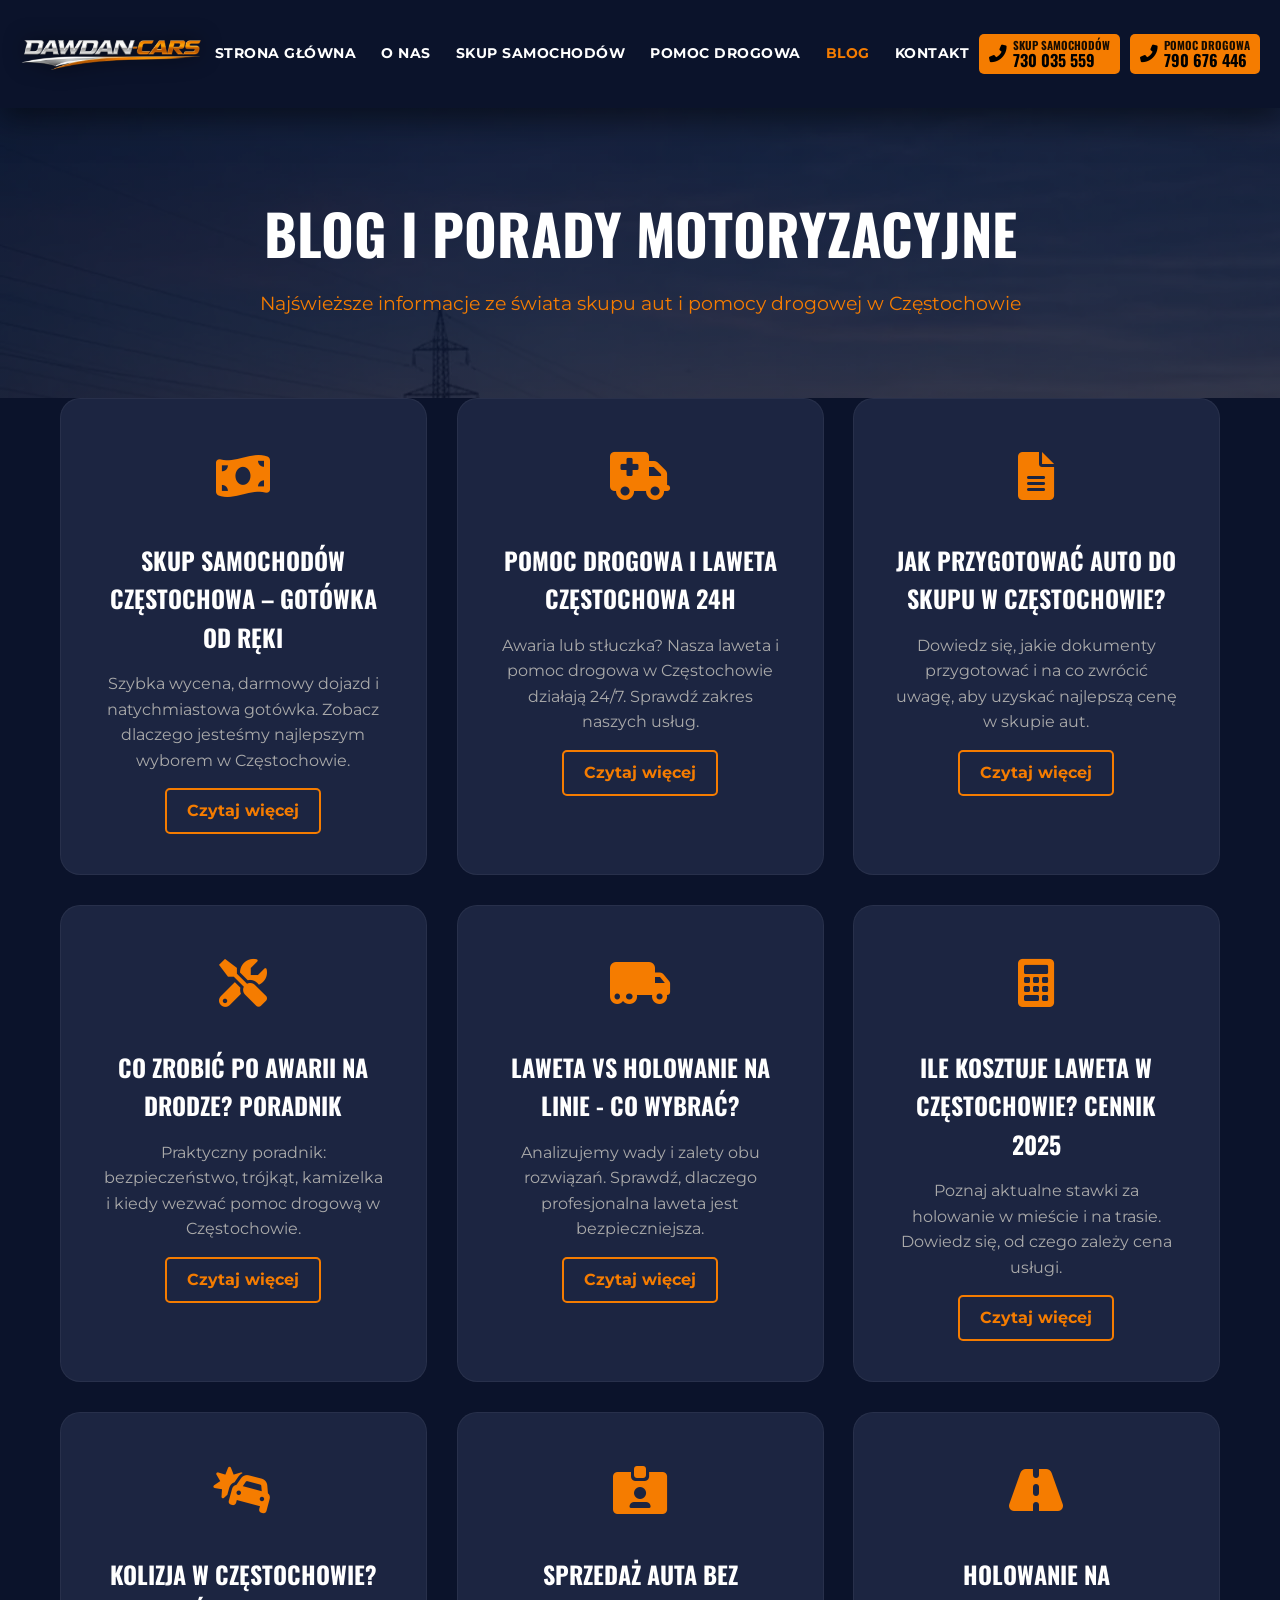
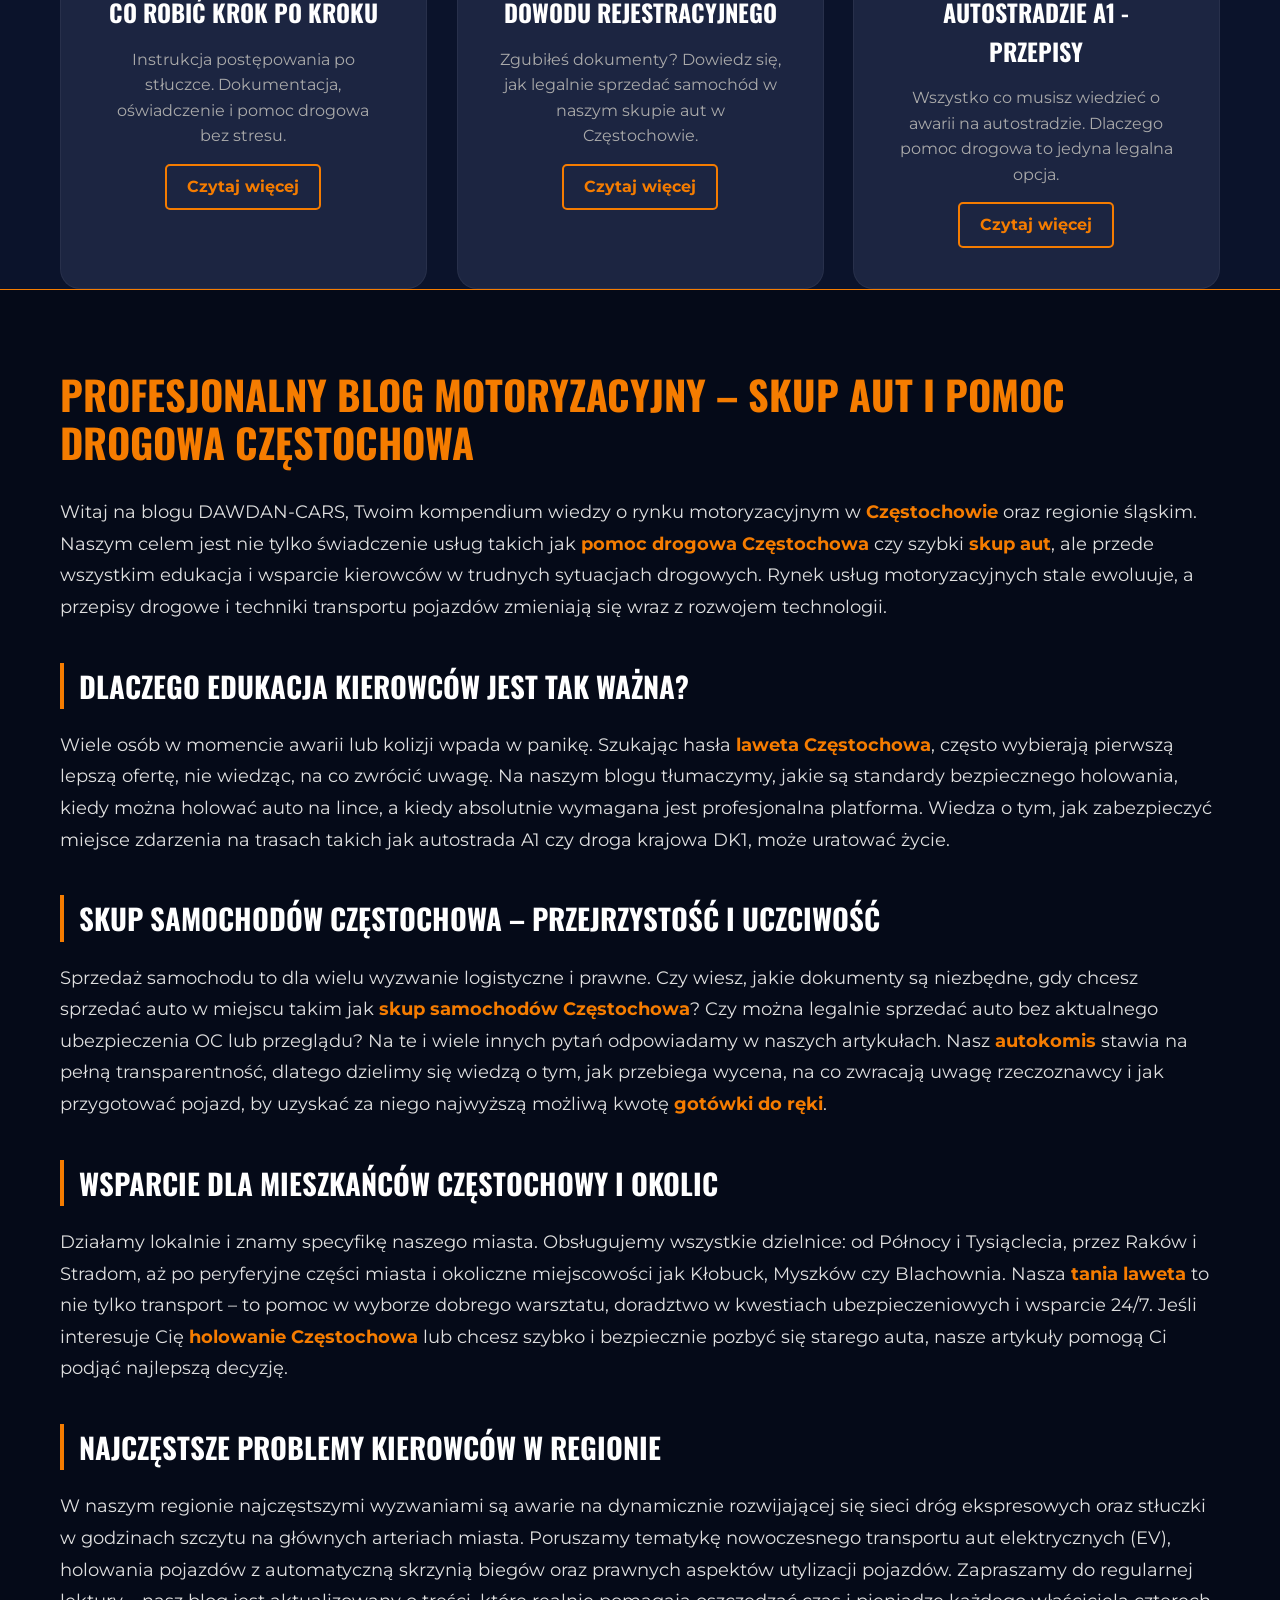
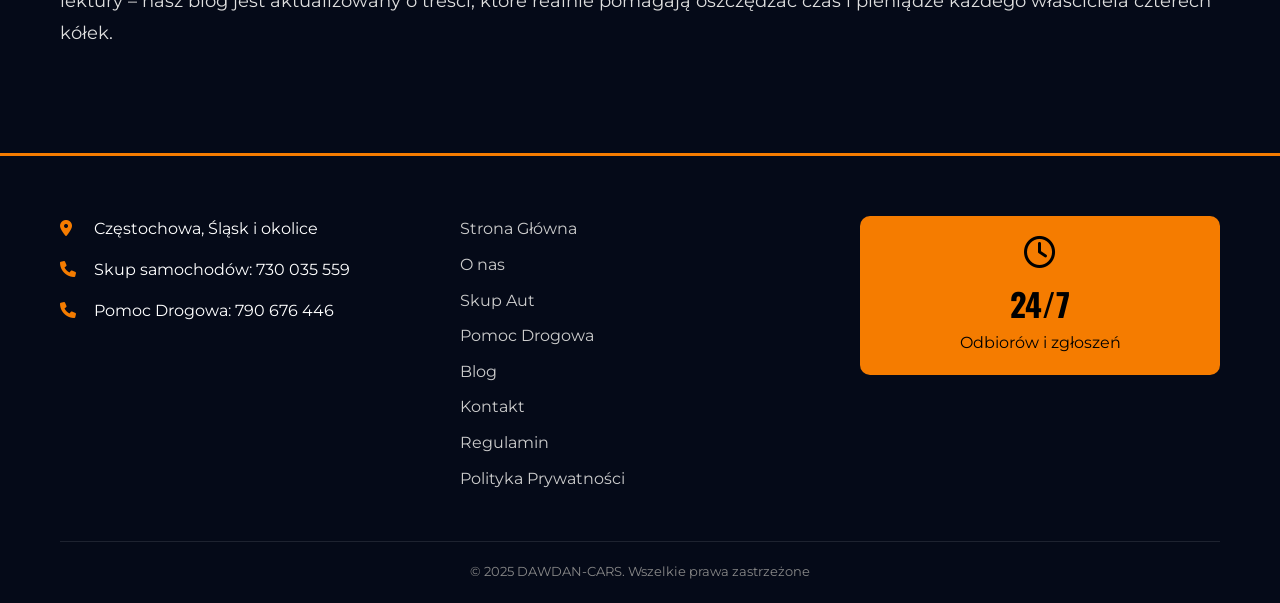
==== commit 919b5ec0: "Expand content for SEO across all pages and fix UI contrast issues - Exhaustively expanded content f" ====
--- a/blog.html
+++ b/blog.html
@@ -199,9 +199,8 @@
                 </div>
                 <div class="footer-links">
                     <ul>
-                        <li><a href="blog.html">Blog i Porady</a></li>
-                        <li><a href="#">Regulamin</a></li>
-                        <li><a href="#">Polityka Prywatności</a></li>
+                        <li><a href="index.html">Strona Główna</a></li><li><a href="o-nas.html">O nas</a></li><li><a href="skup-samochodow.html">Skup Aut</a></li><li><a href="laweta-pomoc-drogowa.html">Pomoc Drogowa</a></li><li><a href="blog.html">Blog</a></li><li><a href="kontakt.html">Kontakt</a></li>
+                        <li><a href="#">Regulamin</a></li><li><a href="#">Polityka Prywatności</a></li>
                     </ul>
                 </div>
                 <div class="footer-hours">
--- a/style.min.css
+++ b/style.min.css
@@ -1 +1 @@
-:root{--primary-color:#f57c00;--secondary-color:#0b132b;--accent-color:#1c2541;--text-light:#ffffff;--text-dark:#333333;--bg-dark:#0b132b;--bg-light:#f4f4f4;} *{margin:0;padding:0;box-sizing:border-box;} body{font-family:'Montserrat',sans-serif;line-height:1.6;color:var(--text-light);background-color:var(--bg-dark);overflow-x:hidden;} a{color:var(--primary-color);text-decoration:none;transition:color 0.3s ease;} a:hover{color:#ff9800;} h1,h2,h3,h4{font-family:'Oswald',sans-serif;text-transform:uppercase;} .container{max-width:1200px;margin:0 auto;padding:0 20px;} header{background-color:#0b132b;position:sticky;top:0;z-index:2000;box-shadow:0 10px 30px rgba(0,0,0,0.5);transition:padding 0.3s ease,background 0.3s ease;will-change:padding,background;padding:15px 0;} header.scrolled{padding:5px 0;background:rgba(11,19,43,0.95);} header.menu-open{box-shadow:none;background:#0b132b;} .top-bar .container{display:grid;grid-template-columns:1fr auto 1fr;align-items:center;height:auto;max-width:100%;padding:15px 20px;} .logo{display:flex;justify-content:flex-start;} .logo img{max-height:60px;width:auto;display:block;transition:transform 0.3s ease;filter:drop-shadow(0 0 10px rgba(0,0,0,0.5));} .logo img:hover{transform:scale(1.05);filter:drop-shadow(0 0 12px rgba(255,152,0,0.3));} nav{display:flex;align-items:center;justify-content:center;} nav ul{display:flex;list-style:none;gap:10px;} nav a{text-decoration:none;color:var(--text-light);font-weight:700;font-size:0.95rem;padding:12px 15px;display:inline-flex;align-items:center;min-height:48px;transition:all 0.3s ease;text-transform:uppercase;letter-spacing:0.5px;white-space:nowrap;} nav a:hover,nav a.active{color:var(--primary-color);} nav a:focus{outline:2px solid var(--primary-color);outline-offset:4px;} button:focus,a.btn-call:focus,a.btn-hero-call:focus,a.btn-outline:focus{outline:3px solid #fff;outline-offset:2px;} .header-cta{display:flex;flex-direction:row;justify-content:flex-end;align-items:center;gap:10px;} .mobile-only{display:none;} .header-cta .btn-call{display:flex;align-items:center;gap:6px;text-decoration:none;color:#000;background:var(--primary-color);padding:6px 10px;transition:background 0.3s;font-family:'Oswald',sans-serif;font-weight:700;border-radius:5px;line-height:1;white-space:nowrap;} .header-cta .btn-call i{font-size:1.1rem;} .btn-label{display:block;font-size:0.7rem;text-transform:uppercase;color:inherit;} .btn-number{display:block;font-size:1rem;color:inherit;} .header-cta .btn-call:hover{background:#e68a00;} .menu-toggle{display:none;flex-direction:column;justify-content:center;align-items:center;width:50px;height:50px;background:rgba(255,152,0,0.1);border:2px solid var(--primary-color);border-radius:12px;cursor:pointer;padding:0;z-index:2200;transition:all 0.3s cubic-bezier(0.4,0,0.2,1);position:relative;} .menu-toggle:hover{background:var(--primary-color);} .menu-toggle:hover span{background:#000;} .menu-toggle span{width:26px;height:2px;background:var(--primary-color);border-radius:2px;transition:all 0.4s cubic-bezier(0.68,-0.6,0.32,1.6);position:absolute;} .menu-toggle span:nth-child(1){transform:translateY(-8px);} .menu-toggle span:nth-child(2){transform:translateY(0);width:18px;right:9px;} .menu-toggle span:nth-child(3){transform:translateY(8px);} .menu-toggle.active{background:rgba(255,255,255,0.1);border-color:var(--primary-color);} .menu-toggle.active span{background:var(--primary-color);} .menu-toggle.active span:nth-child(1){transform:translateY(0) rotate(45deg);} .menu-toggle.active span:nth-child(2){opacity:0;transform:translateX(-20px);} .menu-toggle.active span:nth-child(3){transform:translateY(0) rotate(-45deg);} .hero{background:linear-gradient(rgba(11,19,43,0.8),rgba(11,19,43,0.8)),url('tlo.webp');background-size:cover;background-position:center;padding:80px 0;min-height:800px;display:flex;align-items:stretch;justify-content:center;} .hero .container{display:flex;flex-direction:column;} .hero-content{display:flex;flex-direction:column;align-items:center;width:100%;height:100%;} .hero-text{width:100%;display:flex;flex-direction:column;align-items:center;min-height:400px;} .hero-text h1{font-size:clamp(1.8rem,8vw,4.5rem);color:var(--text-light);line-height:1.1;width:100%;text-shadow:3px 3px 10px rgba(0,0,0,0.9);text-align:center;margin-bottom:clamp(20px,5vh,40px);white-space:normal;word-wrap:break-word;letter-spacing:1px;min-height:1.1em;contain-intrinsic-size:auto 1.1em;} .hero-text h1 .highlight{color:var(--primary-color);font-style:italic;font-weight:900;} .hero-cta-buttons{display:flex;flex-wrap:wrap;justify-content:center;gap:15px;margin-bottom:40px;} .btn-hero-call{display:flex;align-items:center;background:var(--primary-color);color:#000;padding:15px 25px;text-decoration:none;font-weight:700;font-family:'Oswald',sans-serif;border-radius:5px;transition:background 0.3s;line-height:1.1;text-align:left;} .btn-hero-call i{font-size:2rem;margin-right:15px;} .btn-hero-call .btn-label{font-size:1rem;color:inherit;} .btn-hero-call .btn-number{font-size:1.8rem;color:inherit;} .btn-hero-call:hover{background:#e68a00;} .hero-features{list-style:none;display:flex;gap:30px;margin-top:auto;padding-top:50px;} .hero-features li{font-weight:700;font-size:0.9rem;} .hero-features i{color:var(--primary-color);margin-right:5px;} .service-boxes{margin-top:clamp(-30px,-5vw,-50px);position:relative;z-index:10;} .service-boxes .container{display:grid;grid-template-columns:repeat(auto-fit,minmax(280px,1fr));gap:30px;} .box{display:flex;align-items:center;padding:40px;border-radius:10px;gap:25px;box-shadow:0 10px 30px rgba(0,0,0,0.3);} .blue-box{background-color:var(--accent-color);} .orange-box{background-color:var(--primary-color);color:#000;} .box-icon i{font-size:3.5rem;} .box-content h3{font-size:1.5rem;margin-bottom:10px;} .btn-outline{display:inline-block;margin-top:15px;padding:8px 20px;border:2px solid var(--primary-color);color:var(--primary-color);text-decoration:none;font-weight:700;border-radius:5px;transition:all 0.3s;} .btn-outline:hover{background:var(--primary-color);color:white;} .box-call{margin-top:15px;display:flex;flex-direction:column;} .box-call span{font-size:0.8rem;text-transform:uppercase;} .box-call strong{font-size:1.8rem;font-family:'Oswald',sans-serif;} [data-aos]{will-change:transform,opacity;} .benefits{padding:80px 0;background-color:#050a18;} .section-title{text-align:center;font-size:clamp(1.8rem,5vw,2.8rem);margin-bottom:clamp(30px,8vw,50px);position:relative;padding:0 15px;} .section-title::after{content:'';display:block;width:60px;height:4px;background:var(--primary-color);margin:15px auto;} .benefits-grid{display:grid;grid-template-columns:repeat(auto-fit,minmax(250px,1fr));gap:20px;} .benefit-item{text-align:center;padding:30px;background:var(--accent-color);border-radius:10px;transition:transform 0.3s;} .benefit-item:hover{transform:translateY(-10px);border-bottom:3px solid var(--primary-color);} .benefit-item i{font-size:3rem;color:var(--primary-color);margin-bottom:20px;} .benefit-item h3{font-size:1.2rem;color:var(--primary-color);} .recent-buys{padding:80px 0;overflow:hidden;} .buys-slider{padding:20px 0 50px !important;} .buys-slider .active{background:var(--primary-color);} .buy-card{background:var(--accent-color);border-radius:10px;overflow:hidden;text-align:center;} .car-img{height:180px;background-size:cover;background-position:center;} .buy-card p{padding:15px;font-weight:700;text-transform:uppercase;} footer{background:#050a18;padding:60px 0 20px;border-top:3px solid var(--primary-color);} footer h3{text-align:center;font-size:2rem;margin-bottom:40px;} .footer-grid{display:grid;grid-template-columns:repeat(auto-fit,minmax(250px,1fr));gap:40px;margin-bottom:40px;} .footer-info p{margin-bottom:15px;} .footer-info i{color:var(--primary-color);margin-right:10px;width:20px;} .hours-box{background:var(--primary-color);padding:20px;border-radius:10px;text-align:center;color:#000;} .hours-box i{font-size:2rem;margin-bottom:10px;} .hours-box span{display:block;font-size:2rem;font-weight:700;font-family:'Oswald',sans-serif;} .footer-links ul{list-style:none;} .footer-links li{margin-bottom:10px;} .footer-links a{color:#ccc;text-decoration:none;} .footer-links a:hover{color:var(--primary-color);} .footer-bottom{text-align:center;padding-top:20px;border-top:1px solid rgba(255,255,255,0.1);font-size:0.8rem;color:#888;} .seo-content{padding:80px 0;background:#050a18;} .seo-text-block h2{font-size:clamp(1.8rem,4vw,2.5rem);color:var(--primary-color);margin-bottom:30px;line-height:1.2;} .seo-text-block h3{font-size:clamp(1.4rem,3vw,1.8rem);margin-top:40px;margin-bottom:20px;color:var(--text-light);border-left:4px solid var(--primary-color);padding-left:15px;} .seo-text-block p{margin-bottom:25px;font-size:1.1rem;color:#e0e0e0;line-height:1.8;} .seo-text-block strong{color:var(--primary-color);} .seo-text-block ul{list-style:none;margin-bottom:20px;} .seo-text-block li{margin-bottom:15px;padding-left:35px;position:relative;font-size:1.1rem;color:#e0e0e0;} .seo-text-block li::before{content:'✔';position:absolute;left:0;color:var(--primary-color);font-weight:bold;font-size:1.2rem;} .hero-subtext{font-size:1.3rem;text-align:center;margin:0 auto 40px;color:#fff;max-width:900px;font-weight:600;letter-spacing:1px;text-transform:uppercase;text-shadow:2px 2px 4px rgba(0,0,0,0.9);background:linear-gradient(90deg,transparent,rgba(0,0,0,0.4),transparent);padding:12px 20px;border-top:1px solid var(--primary-color);border-bottom:1px solid var(--primary-color);} .how-it-works{padding:80px 0;background:var(--bg-dark);} .steps-grid{display:grid;grid-template-columns:repeat(auto-fit,minmax(280px,1fr));gap:30px;margin-top:40px;} .step{text-align:center;padding:40px;background:var(--accent-color);border-radius:10px;position:relative;} .step-num{width:50px;height:50px;background:var(--primary-color);color:white;border-radius:50%;display:flex;align-items:center;justify-content:center;font-size:1.5rem;font-weight:700;margin:0 auto 20px;} .brands{padding:60px 0;background:#050a18;} .brands-flex{display:flex;flex-wrap:wrap;justify-content:center;gap:30px;} .brands-flex span{font-size:1.5rem;font-weight:700;color:#8a8a8a;text-transform:uppercase;} .testimonials{padding:80px 0;background:var(--bg-dark);overflow:hidden;} .testimonials-slider{padding:20px 0 50px !important;} .testimonials-slider .active{background:var(--primary-color);} .testimonial{background:var(--accent-color);padding:30px;border-radius:10px;border-left:4px solid var(--primary-color);} .stars{color:var(--primary-color);margin-bottom:15px;} .faq{padding:80px 0;background:#050a18;} .faq-list{max-width:800px;margin:0 auto;} .faq-item{margin-bottom:25px;padding-bottom:25px;border-bottom:1px solid rgba(255,255,255,0.1);} .faq-item h3{color:var(--primary-color);margin-bottom:10px;font-size:1.3rem;} .page-header{padding:clamp(40px,10vw,80px) 0;text-align:center;color:white;} .page-header h1{font-size:clamp(2rem,8vw,3.5rem);margin-bottom:10px;} .page-header p{font-size:1.2rem;color:var(--primary-color);} .about-content,.service-details,.tow-details,.contact-page{padding:80px 0;} .about-grid,.service-grid,.tow-grid,.contact-grid{display:grid;grid-template-columns:1.5fr 1fr;gap:60px;align-items:flex-start;} @media (max-width:992px){.about-grid,.service-grid,.tow-grid,.contact-grid{grid-template-columns:1fr;gap:40px;} } .section-badge{display:inline-block;padding:5px 15px;background:rgba(245,124,0,0.1);color:var(--primary-color);font-weight:700;font-size:0.85rem;border-radius:50px;margin-bottom:15px;letter-spacing:1px;text-transform:uppercase;border:1px solid var(--primary-color);} .about-text h2,.service-text h2,.tow-info h2{font-size:clamp(1.8rem,5vw,2.8rem);margin-bottom:25px;color:#fff;line-height:1.2;} .about-text p,.service-text p,.tow-info p{margin-bottom:20px;color:#e0e0e0;font-size:1.05rem;} .about-stats-v2{display:grid;gap:20px;} .stat-card{display:flex;align-items:center;gap:20px;background:var(--accent-color);padding:25px;border-radius:15px;transition:all 0.3s ease;border:1px solid rgba(255,255,255,0.05);} .stat-card:hover{transform:translateX(10px);background:#252e4d;border-color:var(--primary-color);} .stat-icon{width:60px;height:60px;background:var(--primary-color);border-radius:12px;display:flex;align-items:center;justify-content:center;font-size:1.5rem;color:#000;flex-shrink:0;} .stat-info{display:flex;flex-direction:column;} .stat-number{font-size:2rem;font-weight:700;font-family:'Oswald',sans-serif;color:var(--primary-color);line-height:1;} .stat-label{font-size:0.9rem;color:#aaa;margin-top:5px;} .why-us{padding:100px 0;} .bg-alt{background-color:#080f24;} .section-title.centered{text-align:center;margin-bottom:60px;} .features-grid{display:grid;grid-template-columns:repeat(auto-fit,minmax(300px,1fr));gap:30px;} .feature-item{background:var(--accent-color);padding:40px;border-radius:20px;text-align:center;transition:all 0.3s ease;border:1px solid rgba(255,255,255,0.05);} .feature-item:hover{transform:translateY(-10px);border-color:var(--primary-color);} .feature-icon{font-size:3rem;color:var(--primary-color);margin-bottom:25px;} .feature-item h3{font-size:1.5rem;margin-bottom:15px;color:#fff;} .feature-item p{color:#aaa;} .call-to-action-simple{padding:100px 0;background:linear-gradient(rgba(11,19,43,0.9),rgba(11,19,43,0.9)),url('tlo.webp');background-size:cover;background-position:center;text-align:center;} .cta-content h2{font-size:clamp(1.8rem,4vw,2.5rem);margin-bottom:20px;color:#fff;} .cta-content p{font-size:1.2rem;margin-bottom:40px;color:#ccc;} .cta-buttons{display:flex;justify-content:center;gap:20px;flex-wrap:wrap;} .btn{display:inline-flex;align-items:center;gap:10px;padding:15px 35px;border-radius:50px;font-weight:700;text-decoration:none;transition:all 0.3s ease;text-transform:uppercase;font-family:'Oswald',sans-serif;letter-spacing:1px;} .btn-primary{background:var(--primary-color);color:#000;} .btn-primary:hover{background:#ff9800;transform:scale(1.05);} .btn-outline{border:2px solid var(--primary-color);color:var(--primary-color);} .btn-outline:hover{background:var(--primary-color);color:#000;transform:scale(1.05);} .check-list{list-style:none;margin:20px 0;} .check-list li{margin-bottom:15px;font-size:1.1rem;color:#e0e0e0;} .check-list i{color:var(--primary-color);margin-right:10px;} .highlight-box{background:rgba(245,124,0,0.05);border-left:4px solid var(--primary-color);padding:20px;margin:20px 0;border-radius:0 10px 10px 0;} .highlight-box p{margin-bottom:0;color:#fff;} .process-grid{display:grid;grid-template-columns:repeat(auto-fit,minmax(280px,1fr));gap:40px;} .process-step{background:var(--accent-color);padding:50px 30px;border-radius:20px;text-align:center;position:relative;transition:transform 0.3s ease;border:1px solid rgba(255,255,255,0.05);} .process-step:hover{transform:translateY(-10px);} .step-number{position:absolute;top:20px;right:30px;font-size:3rem;font-weight:800;color:rgba(255,255,255,0.03);line-height:1;font-family:'Oswald',sans-serif;} .step-icon{width:80px;height:80px;background:var(--bg-dark);border:2px solid var(--primary-color);border-radius:50%;display:flex;align-items:center;justify-content:center;font-size:2rem;color:var(--primary-color);margin:0 auto 25px;transition:all 0.3s ease;} .process-step:hover .step-icon{background:var(--primary-color);color:#000;} .process-step h3{font-size:1.4rem;margin-bottom:15px;color:#fff;} .process-step p{color:#aaa;font-size:0.95rem;} .benefits-grid-section{padding:100px 0;} .grid-layout{display:grid;grid-template-columns:1fr 1fr;gap:60px;align-items:center;} @media (max-width:992px){.grid-layout{grid-template-columns:1fr;gap:40px;} } .benefit-card{background:var(--accent-color);padding:40px;border-radius:20px;} .benefit-card h3{font-size:1.8rem;margin-bottom:25px;color:var(--primary-color);} .benefit-cta h2{font-size:2.5rem;margin-bottom:20px;color:#fff;} .benefit-cta p{font-size:1.1rem;margin-bottom:30px;color:#ccc;} .btn-large{padding:20px 40px;font-size:1.2rem;} .tow-services-grid{display:grid;grid-template-columns:repeat(auto-fit,minmax(250px,1fr));gap:20px;margin-top:30px;} .tow-service-item{background:var(--accent-color);padding:20px;border-radius:10px;} .tow-service-item i{font-size:2rem;color:var(--primary-color);margin-bottom:10px;} .urgent-box-v2{background:var(--primary-color);padding:30px;border-radius:15px;display:flex;align-items:center;gap:25px;color:#000;margin-top:30px;box-shadow:0 10px 30px rgba(245,124,0,0.3);} .urgent-icon{font-size:3rem;animation:pulse 2s infinite;} @keyframes pulse{0%{transform:scale(1);} 50%{transform:scale(1.1);} 100%{transform:scale(1);} } .urgent-text h3{font-size:1.4rem;margin-bottom:5px;} .urgent-number{font-size:2rem;font-weight:700;color:#000;text-decoration:none;font-family:'Oswald',sans-serif;display:block;} .tow-services-v2{display:grid;gap:20px;} .tow-service-card{background:var(--accent-color);padding:25px;border-radius:15px;display:flex;gap:20px;align-items:flex-start;transition:all 0.3s ease;border:1px solid rgba(255,255,255,0.05);} .tow-service-card:hover{background:#252e4d;transform:translateX(10px);} .tow-service-card i{font-size:2rem;color:var(--primary-color);background:rgba(245,124,0,0.1);width:60px;height:60px;display:flex;align-items:center;justify-content:center;border-radius:50%;flex-shrink:0;} .service-content h3{font-size:1.2rem;margin-bottom:8px;color:#fff;} .service-content p{font-size:0.9rem;color:#aaa;margin:0;} .area-grid{display:grid;grid-template-columns:repeat(auto-fit,minmax(300px,1fr));gap:30px;} .area-item{text-align:center;padding:30px;} .area-item i{font-size:3rem;color:var(--primary-color);margin-bottom:20px;} .area-item h3{font-size:1.5rem;margin-bottom:15px;color:#fff;} .area-item p{color:#ccc;} .why-tow{padding:100px 0;} .check-list-v2{list-style:none;} .check-list-v2 li{display:flex;gap:20px;margin-bottom:30px;} .check-list-v2 i{color:var(--primary-color);font-size:1.5rem;margin-top:5px;} .check-list-v2 strong{display:block;font-size:1.2rem;color:#fff;margin-bottom:5px;} .check-list-v2 p{color:#aaa;} .cta-square{background:var(--accent-color);padding:60px 40px;border-radius:20px;text-align:center;border:2px solid var(--primary-color);} .cta-square h3{font-size:1.8rem;margin-bottom:15px;color:#fff;} .cta-square p{margin-bottom:30px;color:#ccc;} .contact-item{display:flex;gap:20px;margin-bottom:30px;} .contact-item i{font-size:1.5rem;color:var(--primary-color);} .map-placeholder{position:relative;border-radius:10px;overflow:hidden;margin-top:30px;} .map-placeholder img{width:100%;height:clamp(200px,40vh,400px);object-fit:cover;filter:grayscale(1);} .map-overlay{position:absolute;bottom:0;left:0;width:100%;background:rgba(255,152,0,0.9);color:white;padding:10px;text-align:center;font-weight:700;} .form-row{display:grid;grid-template-columns:1fr 1fr;gap:15px;} @media (max-width:768px){.form-row{grid-template-columns:1fr;gap:0;} } .form-group{margin-bottom:20px;} .form-group input,.form-group select,.form-group textarea{width:100%;padding:12px;border-radius:5px;border:1px solid rgba(255,255,255,0.1);background:rgba(255,255,255,0.05);color:white;font-family:inherit;} .form-group textarea{height:150px;} .form-card{background:var(--accent-color);padding:35px;border-radius:15px;box-shadow:0 15px 35px rgba(0,0,0,0.4);border:1px solid rgba(255,152,0,0.2);} .form-card h2{color:var(--primary-color);font-size:2rem;margin-bottom:10px;text-align:center;font-family:'Oswald',sans-serif;} .form-subtitle{text-align:center;font-size:1rem;margin-bottom:30px;color:#bbb;font-weight:400;} .styled-form .form-group{margin-bottom:18px;} .styled-form input,.styled-form select,.styled-form textarea{width:100%;padding:14px 18px;border-radius:8px;border:1px solid rgba(255,255,255,0.1);background:rgba(255,255,255,0.05);color:white;font-family:'Montserrat',sans-serif;font-size:1rem;transition:all 0.3s ease;} .styled-form select option{background:var(--bg-dark);color:white;} .styled-form input:focus,.styled-form select:focus,.styled-form textarea:focus{outline:none;border-color:var(--primary-color);background:rgba(255,255,255,0.1);box-shadow:0 0 15px rgba(245,124,0,0.2);} .checkbox-group label{display:flex;align-items:center;gap:10px;cursor:pointer;font-size:0.95rem;color:#ccc;transition:color 0.3s;} .checkbox-group label:hover{color:white;} .checkbox-group input[type="checkbox"]{width:20px;height:20px;cursor:pointer;accent-color:var(--primary-color);} .styled-form textarea{height:120px;resize:vertical;} .file-upload-wrapper{margin-bottom:20px;} .file-upload-label{display:flex;flex-direction:column;align-items:center;justify-content:center;padding:20px;border:2px dashed rgba(255,152,0,0.4);border-radius:10px;cursor:pointer;transition:all 0.3s ease;background:rgba(255,152,0,0.05);} .file-upload-label:hover{background:rgba(255,152,0,0.1);border-color:var(--primary-color);} .file-upload-label i{font-size:2rem;color:var(--primary-color);margin-bottom:10px;} .file-upload-label span{font-size:0.9rem;font-weight:700;} .file-preview-grid{display:grid;grid-template-columns:repeat(auto-fill,minmax(60px,1fr));gap:10px;margin-top:15px;} .preview-item{position:relative;aspect-ratio:1;border-radius:5px;overflow:hidden;border:1px solid var(--primary-color);} .preview-item img{width:100%;height:100%;object-fit:cover;} .btn-submit{width:100%;padding:15px;background:var(--primary-color);color:#000;border:none;border-radius:8px;font-family:'Oswald',sans-serif;font-size:1.2rem;font-weight:700;cursor:pointer;transition:all 0.3s ease;text-transform:uppercase;letter-spacing:1px;} .btn-submit:hover{background:#e68a00;transform:translateY(-2px);box-shadow:0 5px 15px rgba(255,152,0,0.4);} .btn-submit:active{transform:translateY(0);} .form-message{margin-top:15px;padding:10px;border-radius:5px;text-align:center;font-weight:700;display:none;} .form-message.success{display:block;background:rgba(76,175,80,0.1);color:#4caf50;border:1px solid #4caf50;} .form-message.error{display:block;background:rgba(244,67,54,0.1);color:#f44336;border:1px solid #f44336;} @media (max-width:1100px){.menu-toggle{display:flex;order:3;} .desktop-only{display:none;} .mobile-only{display:flex;} .top-bar .container{display:flex;justify-content:space-between;} nav{position:fixed;top:0;left:0;width:100%;height:100vh;background:rgba(11,19,43,0.98);backdrop-filter:blur(15px);-webkit-backdrop-filter:blur(15px);padding:120px 20px 40px;flex-direction:column;transition:all 0.5s cubic-bezier(0.7,0,0.3,1);z-index:2100;display:flex;justify-content:flex-start;align-items:center;transform:translateY(-100%);visibility:hidden;} nav.active{transform:translateY(0);visibility:visible;} nav ul{flex-direction:column;gap:10px;width:100%;max-width:400px;text-align:center;} nav li{width:100%;opacity:0;transform:translateY(-20px);transition:all 0.4s ease;} nav.active li{opacity:1;transform:translateY(0);} nav.active li:nth-child(1){transition-delay:0.1s;} nav.active li:nth-child(2){transition-delay:0.15s;} nav.active li:nth-child(3){transition-delay:0.2s;} nav.active li:nth-child(4){transition-delay:0.25s;} nav.active li:nth-child(5){transition-delay:0.3s;} nav a{font-size:1.25rem;font-family:'Oswald',sans-serif;display:block;padding:15px 0;min-height:52px;display:flex;align-items:center;justify-content:center;letter-spacing:2px;color:white;text-transform:uppercase;position:relative;border-bottom:1px solid rgba(255,255,255,0.05);} nav a::after{content:'';position:absolute;bottom:0;left:50%;width:0;height:2px;background:var(--primary-color);transition:all 0.3s ease;transform:translateX(-50%);} nav a:hover{color:var(--primary-color);} nav a:hover::after{width:100%;} .top-bar .container{padding:10px 15px;} nav .header-cta.mobile-only{display:flex;flex-direction:column;gap:15px;margin-top:40px;width:100%;max-width:360px;opacity:0;transform:translateY(20px);transition:all 0.4s ease 0.4s;} nav .header-cta.mobile-only .btn-call{padding:15px 25px;width:100%;justify-content:center;} nav .header-cta.mobile-only .btn-label{font-size:1.1rem;} nav .header-cta.mobile-only .btn-number{font-size:1.8rem;} nav.active .header-cta.mobile-only{opacity:1;transform:translateY(0);} .header-cta{display:none;} .overlay{position:fixed;top:0;left:0;width:100%;height:100%;background:rgba(0,0,0,0.7);backdrop-filter:blur(4px);z-index:1000;opacity:0;visibility:hidden;transition:all 0.4s ease;} .overlay.active{opacity:1;visibility:visible;} } @media (max-width:1024px){.hero-text h1{font-size:2.5rem;} } @media (max-width:768px){.top-bar .container{height:auto;min-height:70px;flex-wrap:nowrap;justify-content:space-between;padding:10px 20px;gap:10px;} .logo img{max-height:50px;width:auto;} .menu-toggle{display:flex;} .hero-text{text-align:center;width:100%;display:flex;flex-direction:column;align-items:center;} .hero-text h1{margin-bottom:20px;font-size:2rem;letter-spacing:1px;line-height:1.2;} .hero-subtext{font-size:0.95rem;padding:10px 15px;margin-bottom:25px;line-height:1.4;} .hero-cta-buttons{flex-direction:column;width:100%;align-items:center;gap:15px;} .btn-hero-call{padding:15px 25px;width:100%;max-width:320px;justify-content:center;} .btn-hero-call i{font-size:2rem;margin-right:15px;} .btn-hero-call .btn-label{font-size:1rem;} .btn-hero-call .btn-number{font-size:1.5rem;} .btn-hero-call{justify-content:center;} .hero-features{flex-direction:column;gap:15px;margin-top:auto;margin-bottom:20px;background:rgba(0,0,0,0.6);padding:15px;border-radius:8px;width:100%;text-align:center;} .hero-features li{font-size:1.1rem;text-shadow:1px 1px 2px rgba(0,0,0,0.8);} .footer-grid{grid-template-columns:1fr;} .hero{padding:40px 0;min-height:600px;} .about-grid,.service-grid,.tow-grid,.contact-grid{gap:30px;} .service-grid{display:flex;flex-direction:column;} .service-valuation{order:-1;} } @media (max-width:400px){.header-cta{gap:4px;} .header-cta .btn-call{padding:4px 6px;} .header-cta .btn-number{font-size:0.7rem;} } .custom-slider{position:relative;width:100%;overflow:hidden;} .slider-track{display:flex;overflow-x:auto;scroll-snap-type:x mandatory;scroll-behavior:smooth;-webkit-overflow-scrolling:touch;scrollbar-width:none;} .slider-track::-webkit-scrollbar{display:none;} .slider-item{flex:0 0 100%;scroll-snap-align:start;padding:10px;} @media (min-width:768px){.slider-item{flex:0 0 50%;} } @media (min-width:1024px){.slider-item{flex:0 0 33.333%;} } .slider-pagination{display:flex;justify-content:center;gap:12px;margin-top:20px;padding-bottom:15px;} .slider-dot{width:48px;height:48px;display:flex;align-items:center;justify-content:center;background:transparent;cursor:pointer;border:none;padding:0;transition:all 0.3s ease;} .slider-dot::after{content:'';width:12px;height:12px;border-radius:50%;background:rgba(255,255,255,0.3);transition:all 0.3s ease;} .slider-dot.active::after{background:var(--primary-color);transform:scale(1.3);} .slider-dot:hover::after{background:rgba(255,255,255,0.6);} @media (max-width:768px){[data-aos-custom]{opacity:0;transition-property:transform,opacity;transition-duration:0.8s;transition-timing-function:ease-out;will-change:transform,opacity;} [data-aos-custom="fade-up"]{transform:translateY(30px);} [data-aos-custom="fade-right"]{transform:translateX(-30px);} [data-aos-custom="fade-left"]{transform:translateX(30px);} [data-aos-custom="zoom-in"]{transform:scale(0.9);} [data-aos-custom].aos-animate{opacity:1;transform:translate(0,0) scale(1);} @media (max-width:768px){}+:root{--primary-color:#f57c00;--secondary-color:#0b132b;--accent-color:#1c2541;--text-light:#ffffff;--text-dark:#333333;--bg-dark:#0b132b;--bg-light:#f4f4f4;} *{margin:0;padding:0;box-sizing:border-box;} body{font-family:'Montserrat',sans-serif;line-height:1.6;color:var(--text-light);background-color:var(--bg-dark);overflow-x:hidden;} a{color:var(--primary-color);text-decoration:none;transition:color 0.3s ease;} a:hover{color:#ff9800;} h1,h2,h3,h4{font-family:'Oswald',sans-serif;text-transform:uppercase;} .container{max-width:1200px;margin:0 auto;padding:0 20px;} header{background-color:#0b132b;position:sticky;top:0;z-index:2000;box-shadow:0 10px 30px rgba(0,0,0,0.5);transition:padding 0.3s ease,background 0.3s ease;will-change:padding,background;padding:15px 0;} header.scrolled{padding:5px 0;background:rgba(11,19,43,0.95);} header.menu-open{box-shadow:none;background:#0b132b;} .top-bar .container{display:grid;grid-template-columns:1fr auto 1fr;align-items:center;height:auto;max-width:100%;padding:15px 20px;} .logo{display:flex;justify-content:flex-start;} .logo img{max-height:60px;width:auto;display:block;transition:transform 0.3s ease;filter:drop-shadow(0 0 10px rgba(0,0,0,0.5));} .logo img:hover{transform:scale(1.05);filter:drop-shadow(0 0 12px rgba(255,152,0,0.3));} nav{display:flex;align-items:center;justify-content:center;} nav ul{display:flex;list-style:none;gap:10px;} nav a{text-decoration:none;color:var(--text-light);font-weight:700;font-size:0.95rem;padding:12px 15px;display:inline-flex;align-items:center;min-height:48px;transition:all 0.3s ease;text-transform:uppercase;letter-spacing:0.5px;white-space:nowrap;} nav a:hover,nav a.active{color:var(--primary-color);} nav a:focus{outline:2px solid var(--primary-color);outline-offset:4px;} button:focus,a.btn-call:focus,a.btn-hero-call:focus,a.btn-outline:focus{outline:3px solid #fff;outline-offset:2px;} .header-cta{display:flex;flex-direction:row;justify-content:flex-end;align-items:center;gap:10px;} .mobile-only{display:none;} .header-cta .btn-call{display:flex;align-items:center;gap:6px;text-decoration:none;color:#000;background:var(--primary-color);padding:6px 10px;transition:background 0.3s;font-family:'Oswald',sans-serif;font-weight:700;border-radius:5px;line-height:1;white-space:nowrap;} .header-cta .btn-call i{font-size:1.1rem;} .btn-label{display:block;font-size:0.7rem;text-transform:uppercase;color:inherit;} .btn-number{display:block;font-size:1rem;color:inherit;} .header-cta .btn-call:hover{background:#e68a00;} .menu-toggle{display:none;flex-direction:column;justify-content:center;align-items:center;width:50px;height:50px;background:rgba(255,152,0,0.1);border:2px solid var(--primary-color);border-radius:12px;cursor:pointer;padding:0;z-index:2200;transition:all 0.3s cubic-bezier(0.4,0,0.2,1);position:relative;} .menu-toggle:hover{background:var(--primary-color);} .menu-toggle:hover span{background:#000;} .menu-toggle span{width:26px;height:2px;background:var(--primary-color);border-radius:2px;transition:all 0.4s cubic-bezier(0.68,-0.6,0.32,1.6);position:absolute;} .menu-toggle span:nth-child(1){transform:translateY(-8px);} .menu-toggle span:nth-child(2){transform:translateY(0);width:18px;right:9px;} .menu-toggle span:nth-child(3){transform:translateY(8px);} .menu-toggle.active{background:rgba(255,255,255,0.1);border-color:var(--primary-color);} .menu-toggle.active span{background:var(--primary-color);} .menu-toggle.active span:nth-child(1){transform:translateY(0) rotate(45deg);} .menu-toggle.active span:nth-child(2){opacity:0;transform:translateX(-20px);} .menu-toggle.active span:nth-child(3){transform:translateY(0) rotate(-45deg);} .hero{background:linear-gradient(rgba(11,19,43,0.8),rgba(11,19,43,0.8)),url('tlo.webp');background-size:cover;background-position:center;padding:80px 0;min-height:800px;display:flex;align-items:stretch;justify-content:center;} .hero .container{display:flex;flex-direction:column;} .hero-content{display:flex;flex-direction:column;align-items:center;width:100%;height:100%;} .hero-text{width:100%;display:flex;flex-direction:column;align-items:center;min-height:400px;} .hero-text h1{font-size:clamp(1.8rem,8vw,4.5rem);color:var(--text-light);line-height:1.1;width:100%;text-shadow:3px 3px 10px rgba(0,0,0,0.9);text-align:center;margin-bottom:clamp(20px,5vh,40px);white-space:normal;word-wrap:break-word;letter-spacing:1px;min-height:1.1em;contain-intrinsic-size:auto 1.1em;} .hero-text h1 .highlight{color:var(--primary-color);font-style:italic;font-weight:900;} .hero-cta-buttons{display:flex;flex-wrap:wrap;justify-content:center;gap:15px;margin-bottom:40px;} .btn-hero-call{display:flex;align-items:center;background:var(--primary-color);color:#000;padding:15px 25px;text-decoration:none;font-weight:700;font-family:'Oswald',sans-serif;border-radius:5px;transition:background 0.3s;line-height:1.1;text-align:left;} .btn-hero-call i{font-size:2rem;margin-right:15px;} .btn-hero-call .btn-label{font-size:1rem;color:inherit;} .btn-hero-call .btn-number{font-size:1.8rem;color:inherit;} .btn-hero-call:hover{background:#ff9800;color:#000;} .hero-features{list-style:none;display:flex;gap:30px;margin-top:auto;padding-top:50px;} .hero-features li{font-weight:700;font-size:0.9rem;} .hero-features i{color:var(--primary-color);margin-right:5px;} .service-boxes{margin-top:clamp(-30px,-5vw,-50px);position:relative;z-index:10;} .service-boxes .container{display:grid;grid-template-columns:repeat(auto-fit,minmax(280px,1fr));gap:30px;} .box{display:flex;align-items:center;padding:40px;border-radius:10px;gap:25px;box-shadow:0 10px 30px rgba(0,0,0,0.3);} .blue-box{background-color:var(--accent-color);} .orange-box{background-color:var(--primary-color);color:#000;} .box-icon i{font-size:3.5rem;} .box-content h3{font-size:1.5rem;margin-bottom:10px;} .btn-outline{display:inline-block;margin-top:15px;padding:8px 20px;border:2px solid var(--primary-color);color:var(--primary-color);text-decoration:none;font-weight:700;border-radius:5px;transition:all 0.3s;} .btn-outline:hover{background:var(--primary-color);color:#000;} .box-call{margin-top:15px;display:flex;flex-direction:column;} .box-call span{font-size:0.8rem;text-transform:uppercase;} .box-call strong{font-size:1.8rem;font-family:'Oswald',sans-serif;} [data-aos]{will-change:transform,opacity;} .benefits{padding:80px 0;background-color:#050a18;} .section-title{text-align:center;font-size:clamp(1.8rem,5vw,2.8rem);margin-bottom:clamp(30px,8vw,50px);position:relative;padding:0 15px;} .section-title::after{content:'';display:block;width:60px;height:4px;background:var(--primary-color);margin:15px auto;} .benefits-grid{display:grid;grid-template-columns:repeat(auto-fit,minmax(250px,1fr));gap:20px;} .benefit-item{text-align:center;padding:30px;background:var(--accent-color);border-radius:10px;transition:transform 0.3s;} .benefit-item:hover{transform:translateY(-10px);border-bottom:3px solid var(--primary-color);} .benefit-item i{font-size:3rem;color:var(--primary-color);margin-bottom:20px;} .benefit-item h3{font-size:1.2rem;color:var(--primary-color);} .recent-buys{padding:80px 0;overflow:hidden;} .buys-slider{padding:20px 0 50px !important;} .buys-slider .active{background:var(--primary-color);} .buy-card{background:var(--accent-color);border-radius:10px;overflow:hidden;text-align:center;} .car-img{height:180px;background-size:cover;background-position:center;} .buy-card p{padding:15px;font-weight:700;text-transform:uppercase;} footer{background:#050a18;padding:60px 0 20px;border-top:3px solid var(--primary-color);} footer h3{text-align:center;font-size:2rem;margin-bottom:40px;} .footer-grid{display:grid;grid-template-columns:repeat(auto-fit,minmax(250px,1fr));gap:40px;margin-bottom:40px;} .footer-info p{margin-bottom:15px;} .footer-info i{color:var(--primary-color);margin-right:10px;width:20px;} .hours-box{background:var(--primary-color);padding:20px;border-radius:10px;text-align:center;color:#000;} .hours-box i{font-size:2rem;margin-bottom:10px;} .hours-box span{display:block;font-size:2rem;font-weight:700;font-family:'Oswald',sans-serif;} .footer-links ul{list-style:none;} .footer-links li{margin-bottom:10px;} .footer-links a{color:#ccc;text-decoration:none;} .footer-links a:hover{color:var(--primary-color);} .footer-bottom{text-align:center;padding-top:20px;border-top:1px solid rgba(255,255,255,0.1);font-size:0.8rem;color:#888;} .seo-content{padding:80px 0;background:#050a18;} .coverage-area{padding:80px 0;} .districts-list{display:grid;grid-template-columns:1fr 1fr;gap:20px;margin:30px 0;} .districts-list ul{list-style:none;} .districts-list li{margin-bottom:10px;padding-left:25px;position:relative;} .districts-list li::before{content:'📍';position:absolute;left:0;} @media (max-width:600px){.districts-list{grid-template-columns:1fr;} } .seo-text-block h2{font-size:clamp(1.8rem,4vw,2.5rem);color:var(--primary-color);margin-bottom:30px;line-height:1.2;} .seo-text-block h3{font-size:clamp(1.4rem,3vw,1.8rem);margin-top:40px;margin-bottom:20px;color:var(--text-light);border-left:4px solid var(--primary-color);padding-left:15px;} .seo-text-block p{margin-bottom:25px;font-size:1.1rem;color:#e0e0e0;line-height:1.8;} .seo-text-block strong{color:var(--primary-color);} .seo-text-block ul{list-style:none;margin-bottom:20px;} .seo-text-block li{margin-bottom:15px;padding-left:35px;position:relative;font-size:1.1rem;color:#e0e0e0;} .seo-text-block li::before{content:'✔';position:absolute;left:0;color:var(--primary-color);font-weight:bold;font-size:1.2rem;} .hero-subtext{font-size:1.3rem;text-align:center;margin:0 auto 40px;color:#fff;max-width:900px;font-weight:600;letter-spacing:1px;text-transform:uppercase;text-shadow:2px 2px 4px rgba(0,0,0,0.9);background:linear-gradient(90deg,transparent,rgba(0,0,0,0.4),transparent);padding:12px 20px;border-top:1px solid var(--primary-color);border-bottom:1px solid var(--primary-color);} .how-it-works{padding:80px 0;background:var(--bg-dark);} .steps-grid{display:grid;grid-template-columns:repeat(auto-fit,minmax(280px,1fr));gap:30px;margin-top:40px;} .step{text-align:center;padding:40px;background:var(--accent-color);border-radius:10px;position:relative;} .step-num{width:50px;height:50px;background:var(--primary-color);color:white;border-radius:50%;display:flex;align-items:center;justify-content:center;font-size:1.5rem;font-weight:700;margin:0 auto 20px;} .brands{padding:60px 0;background:#050a18;} .brands-flex{display:flex;flex-wrap:wrap;justify-content:center;gap:30px;} .brands-flex span{font-size:1.5rem;font-weight:700;color:#8a8a8a;text-transform:uppercase;} .testimonials{padding:80px 0;background:var(--bg-dark);overflow:hidden;} .testimonials-slider{padding:20px 0 50px !important;} .testimonials-slider .active{background:var(--primary-color);} .testimonial{background:var(--accent-color);padding:30px;border-radius:10px;border-left:4px solid var(--primary-color);} .stars{color:var(--primary-color);margin-bottom:15px;} .faq{padding:80px 0;background:#050a18;} .faq-list{max-width:800px;margin:0 auto;} .faq-item{margin-bottom:25px;padding-bottom:25px;border-bottom:1px solid rgba(255,255,255,0.1);} .faq-item h3{color:var(--primary-color);margin-bottom:10px;font-size:1.3rem;} .page-header{padding:clamp(40px,10vw,80px) 0;text-align:center;color:white;} .page-header h1{font-size:clamp(2rem,8vw,3.5rem);margin-bottom:10px;} .page-header p{font-size:1.2rem;color:var(--primary-color);} .about-content,.service-details,.tow-details,.contact-page{padding:80px 0;} .about-grid,.service-grid,.tow-grid,.contact-grid{display:grid;grid-template-columns:1.5fr 1fr;gap:60px;align-items:flex-start;} @media (max-width:992px){.about-grid,.service-grid,.tow-grid,.contact-grid{grid-template-columns:1fr;gap:40px;} } .section-badge{display:inline-block;padding:5px 15px;background:rgba(245,124,0,0.1);color:var(--primary-color);font-weight:700;font-size:0.85rem;border-radius:50px;margin-bottom:15px;letter-spacing:1px;text-transform:uppercase;border:1px solid var(--primary-color);} .about-text h2,.service-text h2,.tow-info h2{font-size:clamp(1.8rem,5vw,2.8rem);margin-bottom:25px;color:#fff;line-height:1.2;} .about-text p,.service-text p,.tow-info p{margin-bottom:20px;color:#e0e0e0;font-size:1.05rem;} .about-stats-v2{display:grid;gap:20px;} .stat-card{display:flex;align-items:center;gap:20px;background:var(--accent-color);padding:25px;border-radius:15px;transition:all 0.3s ease;border:1px solid rgba(255,255,255,0.05);} .stat-card:hover{transform:translateX(10px);background:#252e4d;border-color:var(--primary-color);} .stat-icon{width:60px;height:60px;background:var(--primary-color);border-radius:12px;display:flex;align-items:center;justify-content:center;font-size:1.5rem;color:#000;flex-shrink:0;} .stat-info{display:flex;flex-direction:column;} .stat-number{font-size:2rem;font-weight:700;font-family:'Oswald',sans-serif;color:var(--primary-color);line-height:1;} .stat-label{font-size:0.9rem;color:#aaa;margin-top:5px;} .why-us{padding:100px 0;} .bg-alt{background-color:#080f24;} .section-title.centered{text-align:center;margin-bottom:60px;} .features-grid{display:grid;grid-template-columns:repeat(auto-fit,minmax(300px,1fr));gap:30px;} .feature-item{background:var(--accent-color);padding:40px;border-radius:20px;text-align:center;transition:all 0.3s ease;border:1px solid rgba(255,255,255,0.05);} .feature-item:hover{transform:translateY(-10px);border-color:var(--primary-color);} .feature-icon{font-size:3rem;color:var(--primary-color);margin-bottom:25px;} .feature-item h3{font-size:1.5rem;margin-bottom:15px;color:#fff;} .feature-item p{color:#aaa;} .call-to-action-simple{padding:100px 0;background:linear-gradient(rgba(11,19,43,0.9),rgba(11,19,43,0.9)),url('tlo.webp');background-size:cover;background-position:center;text-align:center;} .cta-content h2{font-size:clamp(1.8rem,4vw,2.5rem);margin-bottom:20px;color:#fff;} .cta-content p{font-size:1.2rem;margin-bottom:40px;color:#ccc;} .cta-buttons{display:flex;justify-content:center;gap:20px;flex-wrap:wrap;} .btn{display:inline-flex;align-items:center;gap:10px;padding:15px 35px;border-radius:50px;font-weight:700;text-decoration:none;transition:all 0.3s ease;text-transform:uppercase;font-family:'Oswald',sans-serif;letter-spacing:1px;} .btn-primary{background:var(--primary-color);color:#000;} .btn-primary:hover{background:#ff9800;transform:scale(1.05);} .btn-outline{border:2px solid var(--primary-color);color:var(--primary-color);} .btn-outline:hover{background:var(--primary-color);color:#000;transform:scale(1.05);} .check-list{list-style:none;margin:20px 0;} .check-list li{margin-bottom:15px;font-size:1.1rem;color:#e0e0e0;} .check-list i{color:var(--primary-color);margin-right:10px;} .highlight-box{background:rgba(245,124,0,0.05);border-left:4px solid var(--primary-color);padding:20px;margin:20px 0;border-radius:0 10px 10px 0;} .highlight-box p{margin-bottom:0;color:#fff;} .process-grid{display:grid;grid-template-columns:repeat(auto-fit,minmax(280px,1fr));gap:40px;} .process-step{background:var(--accent-color);padding:50px 30px;border-radius:20px;text-align:center;position:relative;transition:transform 0.3s ease;border:1px solid rgba(255,255,255,0.05);} .process-step:hover{transform:translateY(-10px);} .step-number{position:absolute;top:20px;right:30px;font-size:3rem;font-weight:800;color:rgba(255,255,255,0.03);line-height:1;font-family:'Oswald',sans-serif;} .step-icon{width:80px;height:80px;background:var(--bg-dark);border:2px solid var(--primary-color);border-radius:50%;display:flex;align-items:center;justify-content:center;font-size:2rem;color:var(--primary-color);margin:0 auto 25px;transition:all 0.3s ease;} .process-step:hover .step-icon{background:var(--primary-color);color:#000;} .process-step h3{font-size:1.4rem;margin-bottom:15px;color:#fff;} .process-step p{color:#aaa;font-size:0.95rem;} .benefits-grid-section{padding:100px 0;} .grid-layout{display:grid;grid-template-columns:1fr 1fr;gap:60px;align-items:center;} @media (max-width:992px){.grid-layout{grid-template-columns:1fr;gap:40px;} } .benefit-card{background:var(--accent-color);padding:40px;border-radius:20px;} .benefit-card h3{font-size:1.8rem;margin-bottom:25px;color:var(--primary-color);} .benefit-cta h2{font-size:2.5rem;margin-bottom:20px;color:#fff;} .benefit-cta p{font-size:1.1rem;margin-bottom:30px;color:#ccc;} .btn-large{padding:20px 40px;font-size:1.2rem;} .tow-services-grid{display:grid;grid-template-columns:repeat(auto-fit,minmax(250px,1fr));gap:20px;margin-top:30px;} .tow-service-item{background:var(--accent-color);padding:20px;border-radius:10px;} .tow-service-item i{font-size:2rem;color:var(--primary-color);margin-bottom:10px;} .urgent-box-v2{background:var(--primary-color);padding:30px;border-radius:15px;display:flex;align-items:center;gap:25px;color:#000;margin-top:30px;box-shadow:0 10px 30px rgba(245,124,0,0.3);} .urgent-icon{font-size:3rem;animation:pulse 2s infinite;} @keyframes pulse{0%{transform:scale(1);} 50%{transform:scale(1.1);} 100%{transform:scale(1);} } .urgent-text h3{font-size:1.4rem;margin-bottom:5px;} .urgent-number{font-size:2rem;font-weight:700;color:#000;text-decoration:none;font-family:'Oswald',sans-serif;display:block;} .tow-services-v2{display:grid;gap:20px;} .tow-service-card{background:var(--accent-color);padding:25px;border-radius:15px;display:flex;gap:20px;align-items:flex-start;transition:all 0.3s ease;border:1px solid rgba(255,255,255,0.05);} .tow-service-card:hover{background:#252e4d;transform:translateX(10px);} .tow-service-card i{font-size:2rem;color:var(--primary-color);background:rgba(245,124,0,0.1);width:60px;height:60px;display:flex;align-items:center;justify-content:center;border-radius:50%;flex-shrink:0;} .service-content h3{font-size:1.2rem;margin-bottom:8px;color:#fff;} .service-content p{font-size:0.9rem;color:#aaa;margin:0;} .area-grid{display:grid;grid-template-columns:repeat(auto-fit,minmax(300px,1fr));gap:30px;} .area-item{text-align:center;padding:30px;} .area-item i{font-size:3rem;color:var(--primary-color);margin-bottom:20px;} .area-item h3{font-size:1.5rem;margin-bottom:15px;color:#fff;} .area-item p{color:#ccc;} .why-tow{padding:100px 0;} .check-list-v2{list-style:none;} .check-list-v2 li{display:flex;gap:20px;margin-bottom:30px;} .check-list-v2 i{color:var(--primary-color);font-size:1.5rem;margin-top:5px;} .check-list-v2 strong{display:block;font-size:1.2rem;color:#fff;margin-bottom:5px;} .check-list-v2 p{color:#aaa;} .cta-square{background:var(--accent-color);padding:60px 40px;border-radius:20px;text-align:center;border:2px solid var(--primary-color);} .cta-square h3{font-size:1.8rem;margin-bottom:15px;color:#fff;} .cta-square p{margin-bottom:30px;color:#ccc;} .contact-item{display:flex;gap:20px;margin-bottom:30px;} .contact-item i{font-size:1.5rem;color:var(--primary-color);} .map-placeholder{position:relative;border-radius:10px;overflow:hidden;margin-top:30px;} .map-placeholder img{width:100%;height:clamp(200px,40vh,400px);object-fit:cover;filter:grayscale(1);} .map-overlay{position:absolute;bottom:0;left:0;width:100%;background:rgba(255,152,0,0.9);color:white;padding:10px;text-align:center;font-weight:700;} .form-row{display:grid;grid-template-columns:1fr 1fr;gap:15px;} @media (max-width:768px){.form-row{grid-template-columns:1fr;gap:0;} } .form-group{margin-bottom:20px;} .form-group input,.form-group select,.form-group textarea{width:100%;padding:12px;border-radius:5px;border:1px solid rgba(255,255,255,0.1);background:rgba(255,255,255,0.05);color:white;font-family:inherit;} .form-group textarea{height:150px;} .form-card{background:var(--accent-color);padding:35px;border-radius:15px;box-shadow:0 15px 35px rgba(0,0,0,0.4);border:1px solid rgba(255,152,0,0.2);} .form-card h2{color:var(--primary-color);font-size:2rem;margin-bottom:10px;text-align:center;font-family:'Oswald',sans-serif;} .form-subtitle{text-align:center;font-size:1rem;margin-bottom:30px;color:#bbb;font-weight:400;} .styled-form .form-group{margin-bottom:18px;} .styled-form input,.styled-form select,.styled-form textarea{width:100%;padding:14px 18px;border-radius:8px;border:1px solid rgba(255,255,255,0.1);background:rgba(255,255,255,0.05);color:white;font-family:'Montserrat',sans-serif;font-size:1rem;transition:all 0.3s ease;} .styled-form select option{background:var(--bg-dark);color:white;} .styled-form input:focus,.styled-form select:focus,.styled-form textarea:focus{outline:none;border-color:var(--primary-color);background:rgba(255,255,255,0.1);box-shadow:0 0 15px rgba(245,124,0,0.2);} .checkbox-group label{display:flex;align-items:center;gap:10px;cursor:pointer;font-size:0.95rem;color:#ccc;transition:color 0.3s;} .checkbox-group label:hover{color:white;} .checkbox-group input[type="checkbox"]{width:20px;height:20px;cursor:pointer;accent-color:var(--primary-color);} .styled-form textarea{height:120px;resize:vertical;} .file-upload-wrapper{margin-bottom:20px;} .file-upload-label{display:flex;flex-direction:column;align-items:center;justify-content:center;padding:20px;border:2px dashed rgba(255,152,0,0.4);border-radius:10px;cursor:pointer;transition:all 0.3s ease;background:rgba(255,152,0,0.05);} .file-upload-label:hover{background:rgba(255,152,0,0.1);border-color:var(--primary-color);} .file-upload-label i{font-size:2rem;color:var(--primary-color);margin-bottom:10px;} .file-upload-label span{font-size:0.9rem;font-weight:700;} .file-preview-grid{display:grid;grid-template-columns:repeat(auto-fill,minmax(60px,1fr));gap:10px;margin-top:15px;} .preview-item{position:relative;aspect-ratio:1;border-radius:5px;overflow:hidden;border:1px solid var(--primary-color);} .preview-item img{width:100%;height:100%;object-fit:cover;} .btn-submit{width:100%;padding:15px;background:var(--primary-color);color:#000;border:none;border-radius:8px;font-family:'Oswald',sans-serif;font-size:1.2rem;font-weight:700;cursor:pointer;transition:all 0.3s ease;text-transform:uppercase;letter-spacing:1px;} .btn-submit:hover{background:#ff9800;color:#000;transform:translateY(-2px);box-shadow:0 5px 15px rgba(255,152,0,0.4);} .btn-submit:active{transform:translateY(0);} .form-message{margin-top:15px;padding:10px;border-radius:5px;text-align:center;font-weight:700;display:none;} .form-message.success{display:block;background:rgba(76,175,80,0.1);color:#4caf50;border:1px solid #4caf50;} .form-message.error{display:block;background:rgba(244,67,54,0.1);color:#f44336;border:1px solid #f44336;} @media (max-width:1100px){.menu-toggle{display:flex;order:3;} .desktop-only{display:none;} .mobile-only{display:flex;} .top-bar .container{display:flex;justify-content:space-between;} nav{position:fixed;top:0;left:0;width:100%;height:100vh;background:rgba(11,19,43,0.98);backdrop-filter:blur(15px);-webkit-backdrop-filter:blur(15px);padding:120px 20px 40px;flex-direction:column;transition:all 0.5s cubic-bezier(0.7,0,0.3,1);z-index:2100;display:flex;justify-content:flex-start;align-items:center;transform:translateY(-100%);visibility:hidden;} nav.active{transform:translateY(0);visibility:visible;} nav ul{flex-direction:column;gap:10px;width:100%;max-width:400px;text-align:center;} nav li{width:100%;opacity:0;transform:translateY(-20px);transition:all 0.4s ease;} nav.active li{opacity:1;transform:translateY(0);} nav.active li:nth-child(1){transition-delay:0.1s;} nav.active li:nth-child(2){transition-delay:0.15s;} nav.active li:nth-child(3){transition-delay:0.2s;} nav.active li:nth-child(4){transition-delay:0.25s;} nav.active li:nth-child(5){transition-delay:0.3s;} nav a{font-size:1.25rem;font-family:'Oswald',sans-serif;display:block;padding:15px 0;min-height:52px;display:flex;align-items:center;justify-content:center;letter-spacing:2px;color:white;text-transform:uppercase;position:relative;border-bottom:1px solid rgba(255,255,255,0.05);} nav a::after{content:'';position:absolute;bottom:0;left:50%;width:0;height:2px;background:var(--primary-color);transition:all 0.3s ease;transform:translateX(-50%);} nav a:hover{color:var(--primary-color);} nav a:hover::after{width:100%;} .top-bar .container{padding:10px 15px;} nav .header-cta.mobile-only{display:flex;flex-direction:column;gap:15px;margin-top:40px;width:100%;max-width:360px;opacity:0;transform:translateY(20px);transition:all 0.4s ease 0.4s;} nav .header-cta.mobile-only .btn-call{padding:15px 25px;width:100%;justify-content:center;} nav .header-cta.mobile-only .btn-label{font-size:1.1rem;} nav .header-cta.mobile-only .btn-number{font-size:1.8rem;} nav.active .header-cta.mobile-only{opacity:1;transform:translateY(0);} .header-cta{display:none;} .overlay{position:fixed;top:0;left:0;width:100%;height:100%;background:rgba(0,0,0,0.7);backdrop-filter:blur(4px);z-index:1000;opacity:0;visibility:hidden;transition:all 0.4s ease;} .overlay.active{opacity:1;visibility:visible;} } @media (max-width:1024px){.hero-text h1{font-size:2.5rem;} } @media (max-width:768px){.top-bar .container{height:auto;min-height:70px;flex-wrap:nowrap;justify-content:space-between;padding:10px 20px;gap:10px;} .logo img{max-height:50px;width:auto;} .menu-toggle{display:flex;} .hero-text{text-align:center;width:100%;display:flex;flex-direction:column;align-items:center;} .hero-text h1{margin-bottom:20px;font-size:2rem;letter-spacing:1px;line-height:1.2;} .hero-subtext{font-size:0.95rem;padding:10px 15px;margin-bottom:25px;line-height:1.4;} .hero-cta-buttons{flex-direction:column;width:100%;align-items:center;gap:15px;} .btn-hero-call{padding:15px 25px;width:100%;max-width:320px;justify-content:center;} .btn-hero-call i{font-size:2rem;margin-right:15px;} .btn-hero-call .btn-label{font-size:1rem;} .btn-hero-call .btn-number{font-size:1.5rem;} .btn-hero-call{justify-content:center;} .hero-features{flex-direction:column;gap:15px;margin-top:auto;margin-bottom:20px;background:rgba(0,0,0,0.6);padding:15px;border-radius:8px;width:100%;text-align:center;} .hero-features li{font-size:1.1rem;text-shadow:1px 1px 2px rgba(0,0,0,0.8);} .footer-grid{grid-template-columns:1fr;} .hero{padding:40px 0;min-height:600px;} .about-grid,.service-grid,.tow-grid,.contact-grid{gap:30px;} .service-grid{display:flex;flex-direction:column;} .service-valuation{order:-1;} } @media (max-width:400px){.header-cta{gap:4px;} .header-cta .btn-call{padding:4px 6px;} .header-cta .btn-number{font-size:0.7rem;} } .custom-slider{position:relative;width:100%;overflow:hidden;} .slider-track{display:flex;overflow-x:auto;scroll-snap-type:x mandatory;scroll-behavior:smooth;-webkit-overflow-scrolling:touch;scrollbar-width:none;} .slider-track::-webkit-scrollbar{display:none;} .slider-item{flex:0 0 100%;scroll-snap-align:start;padding:10px;} @media (min-width:768px){.slider-item{flex:0 0 50%;} } @media (min-width:1024px){.slider-item{flex:0 0 33.333%;} } .slider-pagination{display:flex;justify-content:center;gap:12px;margin-top:20px;padding-bottom:15px;} .slider-dot{width:48px;height:48px;display:flex;align-items:center;justify-content:center;background:transparent;cursor:pointer;border:none;padding:0;transition:all 0.3s ease;} .slider-dot::after{content:'';width:12px;height:12px;border-radius:50%;background:rgba(255,255,255,0.3);transition:all 0.3s ease;} .slider-dot.active::after{background:var(--primary-color);transform:scale(1.3);} .slider-dot:hover::after{background:rgba(255,255,255,0.6);} [data-aos-custom]{opacity:0;transition-property:transform,opacity;transition-duration:0.8s;transition-timing-function:ease-out;will-change:transform,opacity;} [data-aos-custom="fade-up"]{transform:translateY(30px);} [data-aos-custom="fade-right"]{transform:translateX(-30px);} [data-aos-custom="fade-left"]{transform:translateX(30px);} [data-aos-custom="zoom-in"]{transform:scale(0.9);} [data-aos-custom].aos-animate{opacity:1;transform:translate(0,0) scale(1);} @media (max-width:768px){.slider-dots{bottom:20px;} }
--- a/style.min.css
+++ b/style.min.css
@@ -1 +1 @@
-:root{--primary-color:#f57c00;--secondary-color:#0b132b;--accent-color:#1c2541;--text-light:#ffffff;--text-dark:#333333;--bg-dark:#0b132b;--bg-light:#f4f4f4;} *{margin:0;padding:0;box-sizing:border-box;} body{font-family:'Montserrat',sans-serif;line-height:1.6;color:var(--text-light);background-color:var(--bg-dark);overflow-x:hidden;} a{color:var(--primary-color);text-decoration:none;transition:color 0.3s ease;} a:hover{color:#ff9800;} h1,h2,h3,h4{font-family:'Oswald',sans-serif;text-transform:uppercase;} .container{max-width:1200px;margin:0 auto;padding:0 20px;} header{background-color:#0b132b;position:sticky;top:0;z-index:2000;box-shadow:0 10px 30px rgba(0,0,0,0.5);transition:padding 0.3s ease,background 0.3s ease;will-change:padding,background;padding:15px 0;} header.scrolled{padding:5px 0;background:rgba(11,19,43,0.95);} header.menu-open{box-shadow:none;background:#0b132b;} .top-bar .container{display:grid;grid-template-columns:1fr auto 1fr;align-items:center;height:auto;max-width:100%;padding:15px 20px;} .logo{display:flex;justify-content:flex-start;} .logo img{max-height:60px;width:auto;display:block;transition:transform 0.3s ease;filter:drop-shadow(0 0 10px rgba(0,0,0,0.5));} .logo img:hover{transform:scale(1.05);filter:drop-shadow(0 0 12px rgba(255,152,0,0.3));} nav{display:flex;align-items:center;justify-content:center;} nav ul{display:flex;list-style:none;gap:10px;} nav a{text-decoration:none;color:var(--text-light);font-weight:700;font-size:0.95rem;padding:12px 15px;display:inline-flex;align-items:center;min-height:48px;transition:all 0.3s ease;text-transform:uppercase;letter-spacing:0.5px;white-space:nowrap;} nav a:hover,nav a.active{color:var(--primary-color);} nav a:focus{outline:2px solid var(--primary-color);outline-offset:4px;} button:focus,a.btn-call:focus,a.btn-hero-call:focus,a.btn-outline:focus{outline:3px solid #fff;outline-offset:2px;} .header-cta{display:flex;flex-direction:row;justify-content:flex-end;align-items:center;gap:10px;} .mobile-only{display:none;} .header-cta .btn-call{display:flex;align-items:center;gap:6px;text-decoration:none;color:#000;background:var(--primary-color);padding:6px 10px;transition:background 0.3s;font-family:'Oswald',sans-serif;font-weight:700;border-radius:5px;line-height:1;white-space:nowrap;} .header-cta .btn-call i{font-size:1.1rem;} .btn-label{display:block;font-size:0.7rem;text-transform:uppercase;color:inherit;} .btn-number{display:block;font-size:1rem;color:inherit;} .header-cta .btn-call:hover{background:#e68a00;} .menu-toggle{display:none;flex-direction:column;justify-content:center;align-items:center;width:50px;height:50px;background:rgba(255,152,0,0.1);border:2px solid var(--primary-color);border-radius:12px;cursor:pointer;padding:0;z-index:2200;transition:all 0.3s cubic-bezier(0.4,0,0.2,1);position:relative;} .menu-toggle:hover{background:var(--primary-color);} .menu-toggle:hover span{background:#000;} .menu-toggle span{width:26px;height:2px;background:var(--primary-color);border-radius:2px;transition:all 0.4s cubic-bezier(0.68,-0.6,0.32,1.6);position:absolute;} .menu-toggle span:nth-child(1){transform:translateY(-8px);} .menu-toggle span:nth-child(2){transform:translateY(0);width:18px;right:9px;} .menu-toggle span:nth-child(3){transform:translateY(8px);} .menu-toggle.active{background:rgba(255,255,255,0.1);border-color:var(--primary-color);} .menu-toggle.active span{background:var(--primary-color);} .menu-toggle.active span:nth-child(1){transform:translateY(0) rotate(45deg);} .menu-toggle.active span:nth-child(2){opacity:0;transform:translateX(-20px);} .menu-toggle.active span:nth-child(3){transform:translateY(0) rotate(-45deg);} .hero{background:linear-gradient(rgba(11,19,43,0.8),rgba(11,19,43,0.8)),url('tlo.webp');background-size:cover;background-position:center;padding:80px 0;min-height:800px;display:flex;align-items:stretch;justify-content:center;} .hero .container{display:flex;flex-direction:column;} .hero-content{display:flex;flex-direction:column;align-items:center;width:100%;height:100%;} .hero-text{width:100%;display:flex;flex-direction:column;align-items:center;min-height:400px;} .hero-text h1{font-size:clamp(1.8rem,8vw,4.5rem);color:var(--text-light);line-height:1.1;width:100%;text-shadow:3px 3px 10px rgba(0,0,0,0.9);text-align:center;margin-bottom:clamp(20px,5vh,40px);white-space:normal;word-wrap:break-word;letter-spacing:1px;min-height:1.1em;contain-intrinsic-size:auto 1.1em;} .hero-text h1 .highlight{color:var(--primary-color);font-style:italic;font-weight:900;} .hero-cta-buttons{display:flex;flex-wrap:wrap;justify-content:center;gap:15px;margin-bottom:40px;} .btn-hero-call{display:flex;align-items:center;background:var(--primary-color);color:#000;padding:15px 25px;text-decoration:none;font-weight:700;font-family:'Oswald',sans-serif;border-radius:5px;transition:background 0.3s;line-height:1.1;text-align:left;} .btn-hero-call i{font-size:2rem;margin-right:15px;} .btn-hero-call .btn-label{font-size:1rem;color:inherit;} .btn-hero-call .btn-number{font-size:1.8rem;color:inherit;} .btn-hero-call:hover{background:#e68a00;} .hero-features{list-style:none;display:flex;gap:30px;margin-top:auto;padding-top:50px;} .hero-features li{font-weight:700;font-size:0.9rem;} .hero-features i{color:var(--primary-color);margin-right:5px;} .service-boxes{margin-top:clamp(-30px,-5vw,-50px);position:relative;z-index:10;} .service-boxes .container{display:grid;grid-template-columns:repeat(auto-fit,minmax(280px,1fr));gap:30px;} .box{display:flex;align-items:center;padding:40px;border-radius:10px;gap:25px;box-shadow:0 10px 30px rgba(0,0,0,0.3);} .blue-box{background-color:var(--accent-color);} .orange-box{background-color:var(--primary-color);color:#000;} .box-icon i{font-size:3.5rem;} .box-content h3{font-size:1.5rem;margin-bottom:10px;} .btn-outline{display:inline-block;margin-top:15px;padding:8px 20px;border:2px solid var(--primary-color);color:var(--primary-color);text-decoration:none;font-weight:700;border-radius:5px;transition:all 0.3s;} .btn-outline:hover{background:var(--primary-color);color:white;} .box-call{margin-top:15px;display:flex;flex-direction:column;} .box-call span{font-size:0.8rem;text-transform:uppercase;} .box-call strong{font-size:1.8rem;font-family:'Oswald',sans-serif;} [data-aos]{will-change:transform,opacity;} .benefits{padding:80px 0;background-color:#050a18;} .section-title{text-align:center;font-size:clamp(1.8rem,5vw,2.8rem);margin-bottom:clamp(30px,8vw,50px);position:relative;padding:0 15px;} .section-title::after{content:'';display:block;width:60px;height:4px;background:var(--primary-color);margin:15px auto;} .benefits-grid{display:grid;grid-template-columns:repeat(auto-fit,minmax(250px,1fr));gap:20px;} .benefit-item{text-align:center;padding:30px;background:var(--accent-color);border-radius:10px;transition:transform 0.3s;} .benefit-item:hover{transform:translateY(-10px);border-bottom:3px solid var(--primary-color);} .benefit-item i{font-size:3rem;color:var(--primary-color);margin-bottom:20px;} .benefit-item h3{font-size:1.2rem;color:var(--primary-color);} .recent-buys{padding:80px 0;overflow:hidden;} .buys-slider{padding:20px 0 50px !important;} .buys-slider .active{background:var(--primary-color);} .buy-card{background:var(--accent-color);border-radius:10px;overflow:hidden;text-align:center;} .car-img{height:180px;background-size:cover;background-position:center;} .buy-card p{padding:15px;font-weight:700;text-transform:uppercase;} footer{background:#050a18;padding:60px 0 20px;border-top:3px solid var(--primary-color);} footer h3{text-align:center;font-size:2rem;margin-bottom:40px;} .footer-grid{display:grid;grid-template-columns:repeat(auto-fit,minmax(250px,1fr));gap:40px;margin-bottom:40px;} .footer-info p{margin-bottom:15px;} .footer-info i{color:var(--primary-color);margin-right:10px;width:20px;} .hours-box{background:var(--primary-color);padding:20px;border-radius:10px;text-align:center;color:#000;} .hours-box i{font-size:2rem;margin-bottom:10px;} .hours-box span{display:block;font-size:2rem;font-weight:700;font-family:'Oswald',sans-serif;} .footer-links ul{list-style:none;} .footer-links li{margin-bottom:10px;} .footer-links a{color:#ccc;text-decoration:none;} .footer-links a:hover{color:var(--primary-color);} .footer-bottom{text-align:center;padding-top:20px;border-top:1px solid rgba(255,255,255,0.1);font-size:0.8rem;color:#888;} .seo-content{padding:80px 0;background:#050a18;} .seo-text-block h2{font-size:clamp(1.8rem,4vw,2.5rem);color:var(--primary-color);margin-bottom:30px;line-height:1.2;} .seo-text-block h3{font-size:clamp(1.4rem,3vw,1.8rem);margin-top:40px;margin-bottom:20px;color:var(--text-light);border-left:4px solid var(--primary-color);padding-left:15px;} .seo-text-block p{margin-bottom:25px;font-size:1.1rem;color:#e0e0e0;line-height:1.8;} .seo-text-block strong{color:var(--primary-color);} .seo-text-block ul{list-style:none;margin-bottom:20px;} .seo-text-block li{margin-bottom:15px;padding-left:35px;position:relative;font-size:1.1rem;color:#e0e0e0;} .seo-text-block li::before{content:'✔';position:absolute;left:0;color:var(--primary-color);font-weight:bold;font-size:1.2rem;} .hero-subtext{font-size:1.3rem;text-align:center;margin:0 auto 40px;color:#fff;max-width:900px;font-weight:600;letter-spacing:1px;text-transform:uppercase;text-shadow:2px 2px 4px rgba(0,0,0,0.9);background:linear-gradient(90deg,transparent,rgba(0,0,0,0.4),transparent);padding:12px 20px;border-top:1px solid var(--primary-color);border-bottom:1px solid var(--primary-color);} .how-it-works{padding:80px 0;background:var(--bg-dark);} .steps-grid{display:grid;grid-template-columns:repeat(auto-fit,minmax(280px,1fr));gap:30px;margin-top:40px;} .step{text-align:center;padding:40px;background:var(--accent-color);border-radius:10px;position:relative;} .step-num{width:50px;height:50px;background:var(--primary-color);color:white;border-radius:50%;display:flex;align-items:center;justify-content:center;font-size:1.5rem;font-weight:700;margin:0 auto 20px;} .brands{padding:60px 0;background:#050a18;} .brands-flex{display:flex;flex-wrap:wrap;justify-content:center;gap:30px;} .brands-flex span{font-size:1.5rem;font-weight:700;color:#8a8a8a;text-transform:uppercase;} .testimonials{padding:80px 0;background:var(--bg-dark);overflow:hidden;} .testimonials-slider{padding:20px 0 50px !important;} .testimonials-slider .active{background:var(--primary-color);} .testimonial{background:var(--accent-color);padding:30px;border-radius:10px;border-left:4px solid var(--primary-color);} .stars{color:var(--primary-color);margin-bottom:15px;} .faq{padding:80px 0;background:#050a18;} .faq-list{max-width:800px;margin:0 auto;} .faq-item{margin-bottom:25px;padding-bottom:25px;border-bottom:1px solid rgba(255,255,255,0.1);} .faq-item h3{color:var(--primary-color);margin-bottom:10px;font-size:1.3rem;} .page-header{padding:clamp(40px,10vw,80px) 0;text-align:center;color:white;} .page-header h1{font-size:clamp(2rem,8vw,3.5rem);margin-bottom:10px;} .page-header p{font-size:1.2rem;color:var(--primary-color);} .about-content,.service-details,.tow-details,.contact-page{padding:80px 0;} .about-grid,.service-grid,.tow-grid,.contact-grid{display:grid;grid-template-columns:1.5fr 1fr;gap:60px;align-items:flex-start;} @media (max-width:992px){.about-grid,.service-grid,.tow-grid,.contact-grid{grid-template-columns:1fr;gap:40px;} } .section-badge{display:inline-block;padding:5px 15px;background:rgba(245,124,0,0.1);color:var(--primary-color);font-weight:700;font-size:0.85rem;border-radius:50px;margin-bottom:15px;letter-spacing:1px;text-transform:uppercase;border:1px solid var(--primary-color);} .about-text h2,.service-text h2,.tow-info h2{font-size:clamp(1.8rem,5vw,2.8rem);margin-bottom:25px;color:#fff;line-height:1.2;} .about-text p,.service-text p,.tow-info p{margin-bottom:20px;color:#e0e0e0;font-size:1.05rem;} .about-stats-v2{display:grid;gap:20px;} .stat-card{display:flex;align-items:center;gap:20px;background:var(--accent-color);padding:25px;border-radius:15px;transition:all 0.3s ease;border:1px solid rgba(255,255,255,0.05);} .stat-card:hover{transform:translateX(10px);background:#252e4d;border-color:var(--primary-color);} .stat-icon{width:60px;height:60px;background:var(--primary-color);border-radius:12px;display:flex;align-items:center;justify-content:center;font-size:1.5rem;color:#000;flex-shrink:0;} .stat-info{display:flex;flex-direction:column;} .stat-number{font-size:2rem;font-weight:700;font-family:'Oswald',sans-serif;color:var(--primary-color);line-height:1;} .stat-label{font-size:0.9rem;color:#aaa;margin-top:5px;} .why-us{padding:100px 0;} .bg-alt{background-color:#080f24;} .section-title.centered{text-align:center;margin-bottom:60px;} .features-grid{display:grid;grid-template-columns:repeat(auto-fit,minmax(300px,1fr));gap:30px;} .feature-item{background:var(--accent-color);padding:40px;border-radius:20px;text-align:center;transition:all 0.3s ease;border:1px solid rgba(255,255,255,0.05);} .feature-item:hover{transform:translateY(-10px);border-color:var(--primary-color);} .feature-icon{font-size:3rem;color:var(--primary-color);margin-bottom:25px;} .feature-item h3{font-size:1.5rem;margin-bottom:15px;color:#fff;} .feature-item p{color:#aaa;} .call-to-action-simple{padding:100px 0;background:linear-gradient(rgba(11,19,43,0.9),rgba(11,19,43,0.9)),url('tlo.webp');background-size:cover;background-position:center;text-align:center;} .cta-content h2{font-size:clamp(1.8rem,4vw,2.5rem);margin-bottom:20px;color:#fff;} .cta-content p{font-size:1.2rem;margin-bottom:40px;color:#ccc;} .cta-buttons{display:flex;justify-content:center;gap:20px;flex-wrap:wrap;} .btn{display:inline-flex;align-items:center;gap:10px;padding:15px 35px;border-radius:50px;font-weight:700;text-decoration:none;transition:all 0.3s ease;text-transform:uppercase;font-family:'Oswald',sans-serif;letter-spacing:1px;} .btn-primary{background:var(--primary-color);color:#000;} .btn-primary:hover{background:#ff9800;transform:scale(1.05);} .btn-outline{border:2px solid var(--primary-color);color:var(--primary-color);} .btn-outline:hover{background:var(--primary-color);color:#000;transform:scale(1.05);} .check-list{list-style:none;margin:20px 0;} .check-list li{margin-bottom:15px;font-size:1.1rem;color:#e0e0e0;} .check-list i{color:var(--primary-color);margin-right:10px;} .highlight-box{background:rgba(245,124,0,0.05);border-left:4px solid var(--primary-color);padding:20px;margin:20px 0;border-radius:0 10px 10px 0;} .highlight-box p{margin-bottom:0;color:#fff;} .process-grid{display:grid;grid-template-columns:repeat(auto-fit,minmax(280px,1fr));gap:40px;} .process-step{background:var(--accent-color);padding:50px 30px;border-radius:20px;text-align:center;position:relative;transition:transform 0.3s ease;border:1px solid rgba(255,255,255,0.05);} .process-step:hover{transform:translateY(-10px);} .step-number{position:absolute;top:20px;right:30px;font-size:3rem;font-weight:800;color:rgba(255,255,255,0.03);line-height:1;font-family:'Oswald',sans-serif;} .step-icon{width:80px;height:80px;background:var(--bg-dark);border:2px solid var(--primary-color);border-radius:50%;display:flex;align-items:center;justify-content:center;font-size:2rem;color:var(--primary-color);margin:0 auto 25px;transition:all 0.3s ease;} .process-step:hover .step-icon{background:var(--primary-color);color:#000;} .process-step h3{font-size:1.4rem;margin-bottom:15px;color:#fff;} .process-step p{color:#aaa;font-size:0.95rem;} .benefits-grid-section{padding:100px 0;} .grid-layout{display:grid;grid-template-columns:1fr 1fr;gap:60px;align-items:center;} @media (max-width:992px){.grid-layout{grid-template-columns:1fr;gap:40px;} } .benefit-card{background:var(--accent-color);padding:40px;border-radius:20px;} .benefit-card h3{font-size:1.8rem;margin-bottom:25px;color:var(--primary-color);} .benefit-cta h2{font-size:2.5rem;margin-bottom:20px;color:#fff;} .benefit-cta p{font-size:1.1rem;margin-bottom:30px;color:#ccc;} .btn-large{padding:20px 40px;font-size:1.2rem;} .tow-services-grid{display:grid;grid-template-columns:repeat(auto-fit,minmax(250px,1fr));gap:20px;margin-top:30px;} .tow-service-item{background:var(--accent-color);padding:20px;border-radius:10px;} .tow-service-item i{font-size:2rem;color:var(--primary-color);margin-bottom:10px;} .urgent-box-v2{background:var(--primary-color);padding:30px;border-radius:15px;display:flex;align-items:center;gap:25px;color:#000;margin-top:30px;box-shadow:0 10px 30px rgba(245,124,0,0.3);} .urgent-icon{font-size:3rem;animation:pulse 2s infinite;} @keyframes pulse{0%{transform:scale(1);} 50%{transform:scale(1.1);} 100%{transform:scale(1);} } .urgent-text h3{font-size:1.4rem;margin-bottom:5px;} .urgent-number{font-size:2rem;font-weight:700;color:#000;text-decoration:none;font-family:'Oswald',sans-serif;display:block;} .tow-services-v2{display:grid;gap:20px;} .tow-service-card{background:var(--accent-color);padding:25px;border-radius:15px;display:flex;gap:20px;align-items:flex-start;transition:all 0.3s ease;border:1px solid rgba(255,255,255,0.05);} .tow-service-card:hover{background:#252e4d;transform:translateX(10px);} .tow-service-card i{font-size:2rem;color:var(--primary-color);background:rgba(245,124,0,0.1);width:60px;height:60px;display:flex;align-items:center;justify-content:center;border-radius:50%;flex-shrink:0;} .service-content h3{font-size:1.2rem;margin-bottom:8px;color:#fff;} .service-content p{font-size:0.9rem;color:#aaa;margin:0;} .area-grid{display:grid;grid-template-columns:repeat(auto-fit,minmax(300px,1fr));gap:30px;} .area-item{text-align:center;padding:30px;} .area-item i{font-size:3rem;color:var(--primary-color);margin-bottom:20px;} .area-item h3{font-size:1.5rem;margin-bottom:15px;color:#fff;} .area-item p{color:#ccc;} .why-tow{padding:100px 0;} .check-list-v2{list-style:none;} .check-list-v2 li{display:flex;gap:20px;margin-bottom:30px;} .check-list-v2 i{color:var(--primary-color);font-size:1.5rem;margin-top:5px;} .check-list-v2 strong{display:block;font-size:1.2rem;color:#fff;margin-bottom:5px;} .check-list-v2 p{color:#aaa;} .cta-square{background:var(--accent-color);padding:60px 40px;border-radius:20px;text-align:center;border:2px solid var(--primary-color);} .cta-square h3{font-size:1.8rem;margin-bottom:15px;color:#fff;} .cta-square p{margin-bottom:30px;color:#ccc;} .contact-item{display:flex;gap:20px;margin-bottom:30px;} .contact-item i{font-size:1.5rem;color:var(--primary-color);} .map-placeholder{position:relative;border-radius:10px;overflow:hidden;margin-top:30px;} .map-placeholder img{width:100%;height:clamp(200px,40vh,400px);object-fit:cover;filter:grayscale(1);} .map-overlay{position:absolute;bottom:0;left:0;width:100%;background:rgba(255,152,0,0.9);color:white;padding:10px;text-align:center;font-weight:700;} .form-row{display:grid;grid-template-columns:1fr 1fr;gap:15px;} @media (max-width:768px){.form-row{grid-template-columns:1fr;gap:0;} } .form-group{margin-bottom:20px;} .form-group input,.form-group select,.form-group textarea{width:100%;padding:12px;border-radius:5px;border:1px solid rgba(255,255,255,0.1);background:rgba(255,255,255,0.05);color:white;font-family:inherit;} .form-group textarea{height:150px;} .form-card{background:var(--accent-color);padding:35px;border-radius:15px;box-shadow:0 15px 35px rgba(0,0,0,0.4);border:1px solid rgba(255,152,0,0.2);} .form-card h2{color:var(--primary-color);font-size:2rem;margin-bottom:10px;text-align:center;font-family:'Oswald',sans-serif;} .form-subtitle{text-align:center;font-size:1rem;margin-bottom:30px;color:#bbb;font-weight:400;} .styled-form .form-group{margin-bottom:18px;} .styled-form input,.styled-form select,.styled-form textarea{width:100%;padding:14px 18px;border-radius:8px;border:1px solid rgba(255,255,255,0.1);background:rgba(255,255,255,0.05);color:white;font-family:'Montserrat',sans-serif;font-size:1rem;transition:all 0.3s ease;} .styled-form select option{background:var(--bg-dark);color:white;} .styled-form input:focus,.styled-form select:focus,.styled-form textarea:focus{outline:none;border-color:var(--primary-color);background:rgba(255,255,255,0.1);box-shadow:0 0 15px rgba(245,124,0,0.2);} .checkbox-group label{display:flex;align-items:center;gap:10px;cursor:pointer;font-size:0.95rem;color:#ccc;transition:color 0.3s;} .checkbox-group label:hover{color:white;} .checkbox-group input[type="checkbox"]{width:20px;height:20px;cursor:pointer;accent-color:var(--primary-color);} .styled-form textarea{height:120px;resize:vertical;} .file-upload-wrapper{margin-bottom:20px;} .file-upload-label{display:flex;flex-direction:column;align-items:center;justify-content:center;padding:20px;border:2px dashed rgba(255,152,0,0.4);border-radius:10px;cursor:pointer;transition:all 0.3s ease;background:rgba(255,152,0,0.05);} .file-upload-label:hover{background:rgba(255,152,0,0.1);border-color:var(--primary-color);} .file-upload-label i{font-size:2rem;color:var(--primary-color);margin-bottom:10px;} .file-upload-label span{font-size:0.9rem;font-weight:700;} .file-preview-grid{display:grid;grid-template-columns:repeat(auto-fill,minmax(60px,1fr));gap:10px;margin-top:15px;} .preview-item{position:relative;aspect-ratio:1;border-radius:5px;overflow:hidden;border:1px solid var(--primary-color);} .preview-item img{width:100%;height:100%;object-fit:cover;} .btn-submit{width:100%;padding:15px;background:var(--primary-color);color:#000;border:none;border-radius:8px;font-family:'Oswald',sans-serif;font-size:1.2rem;font-weight:700;cursor:pointer;transition:all 0.3s ease;text-transform:uppercase;letter-spacing:1px;} .btn-submit:hover{background:#e68a00;transform:translateY(-2px);box-shadow:0 5px 15px rgba(255,152,0,0.4);} .btn-submit:active{transform:translateY(0);} .form-message{margin-top:15px;padding:10px;border-radius:5px;text-align:center;font-weight:700;display:none;} .form-message.success{display:block;background:rgba(76,175,80,0.1);color:#4caf50;border:1px solid #4caf50;} .form-message.error{display:block;background:rgba(244,67,54,0.1);color:#f44336;border:1px solid #f44336;} @media (max-width:1100px){.menu-toggle{display:flex;order:3;} .desktop-only{display:none;} .mobile-only{display:flex;} .top-bar .container{display:flex;justify-content:space-between;} nav{position:fixed;top:0;left:0;width:100%;height:100vh;background:rgba(11,19,43,0.98);backdrop-filter:blur(15px);-webkit-backdrop-filter:blur(15px);padding:120px 20px 40px;flex-direction:column;transition:all 0.5s cubic-bezier(0.7,0,0.3,1);z-index:2100;display:flex;justify-content:flex-start;align-items:center;transform:translateY(-100%);visibility:hidden;} nav.active{transform:translateY(0);visibility:visible;} nav ul{flex-direction:column;gap:10px;width:100%;max-width:400px;text-align:center;} nav li{width:100%;opacity:0;transform:translateY(-20px);transition:all 0.4s ease;} nav.active li{opacity:1;transform:translateY(0);} nav.active li:nth-child(1){transition-delay:0.1s;} nav.active li:nth-child(2){transition-delay:0.15s;} nav.active li:nth-child(3){transition-delay:0.2s;} nav.active li:nth-child(4){transition-delay:0.25s;} nav.active li:nth-child(5){transition-delay:0.3s;} nav a{font-size:1.25rem;font-family:'Oswald',sans-serif;display:block;padding:15px 0;min-height:52px;display:flex;align-items:center;justify-content:center;letter-spacing:2px;color:white;text-transform:uppercase;position:relative;border-bottom:1px solid rgba(255,255,255,0.05);} nav a::after{content:'';position:absolute;bottom:0;left:50%;width:0;height:2px;background:var(--primary-color);transition:all 0.3s ease;transform:translateX(-50%);} nav a:hover{color:var(--primary-color);} nav a:hover::after{width:100%;} .top-bar .container{padding:10px 15px;} nav .header-cta.mobile-only{display:flex;flex-direction:column;gap:15px;margin-top:40px;width:100%;max-width:360px;opacity:0;transform:translateY(20px);transition:all 0.4s ease 0.4s;} nav .header-cta.mobile-only .btn-call{padding:15px 25px;width:100%;justify-content:center;} nav .header-cta.mobile-only .btn-label{font-size:1.1rem;} nav .header-cta.mobile-only .btn-number{font-size:1.8rem;} nav.active .header-cta.mobile-only{opacity:1;transform:translateY(0);} .header-cta{display:none;} .overlay{position:fixed;top:0;left:0;width:100%;height:100%;background:rgba(0,0,0,0.7);backdrop-filter:blur(4px);z-index:1000;opacity:0;visibility:hidden;transition:all 0.4s ease;} .overlay.active{opacity:1;visibility:visible;} } @media (max-width:1024px){.hero-text h1{font-size:2.5rem;} } @media (max-width:768px){.top-bar .container{height:auto;min-height:70px;flex-wrap:nowrap;justify-content:space-between;padding:10px 20px;gap:10px;} .logo img{max-height:50px;width:auto;} .menu-toggle{display:flex;} .hero-text{text-align:center;width:100%;display:flex;flex-direction:column;align-items:center;} .hero-text h1{margin-bottom:20px;font-size:2rem;letter-spacing:1px;line-height:1.2;} .hero-subtext{font-size:0.95rem;padding:10px 15px;margin-bottom:25px;line-height:1.4;} .hero-cta-buttons{flex-direction:column;width:100%;align-items:center;gap:15px;} .btn-hero-call{padding:15px 25px;width:100%;max-width:320px;justify-content:center;} .btn-hero-call i{font-size:2rem;margin-right:15px;} .btn-hero-call .btn-label{font-size:1rem;} .btn-hero-call .btn-number{font-size:1.5rem;} .btn-hero-call{justify-content:center;} .hero-features{flex-direction:column;gap:15px;margin-top:auto;margin-bottom:20px;background:rgba(0,0,0,0.6);padding:15px;border-radius:8px;width:100%;text-align:center;} .hero-features li{font-size:1.1rem;text-shadow:1px 1px 2px rgba(0,0,0,0.8);} .footer-grid{grid-template-columns:1fr;} .hero{padding:40px 0;min-height:600px;} .about-grid,.service-grid,.tow-grid,.contact-grid{gap:30px;} .service-grid{display:flex;flex-direction:column;} .service-valuation{order:-1;} } @media (max-width:400px){.header-cta{gap:4px;} .header-cta .btn-call{padding:4px 6px;} .header-cta .btn-number{font-size:0.7rem;} } .custom-slider{position:relative;width:100%;overflow:hidden;} .slider-track{display:flex;overflow-x:auto;scroll-snap-type:x mandatory;scroll-behavior:smooth;-webkit-overflow-scrolling:touch;scrollbar-width:none;} .slider-track::-webkit-scrollbar{display:none;} .slider-item{flex:0 0 100%;scroll-snap-align:start;padding:10px;} @media (min-width:768px){.slider-item{flex:0 0 50%;} } @media (min-width:1024px){.slider-item{flex:0 0 33.333%;} } .slider-pagination{display:flex;justify-content:center;gap:12px;margin-top:20px;padding-bottom:15px;} .slider-dot{width:48px;height:48px;display:flex;align-items:center;justify-content:center;background:transparent;cursor:pointer;border:none;padding:0;transition:all 0.3s ease;} .slider-dot::after{content:'';width:12px;height:12px;border-radius:50%;background:rgba(255,255,255,0.3);transition:all 0.3s ease;} .slider-dot.active::after{background:var(--primary-color);transform:scale(1.3);} .slider-dot:hover::after{background:rgba(255,255,255,0.6);} @media (max-width:768px){[data-aos-custom]{opacity:0;transition-property:transform,opacity;transition-duration:0.8s;transition-timing-function:ease-out;will-change:transform,opacity;} [data-aos-custom="fade-up"]{transform:translateY(30px);} [data-aos-custom="fade-right"]{transform:translateX(-30px);} [data-aos-custom="fade-left"]{transform:translateX(30px);} [data-aos-custom="zoom-in"]{transform:scale(0.9);} [data-aos-custom].aos-animate{opacity:1;transform:translate(0,0) scale(1);} @media (max-width:768px){}+:root{--primary-color:#f57c00;--secondary-color:#0b132b;--accent-color:#1c2541;--text-light:#ffffff;--text-dark:#333333;--bg-dark:#0b132b;--bg-light:#f4f4f4;} *{margin:0;padding:0;box-sizing:border-box;} body{font-family:'Montserrat',sans-serif;line-height:1.6;color:var(--text-light);background-color:var(--bg-dark);overflow-x:hidden;} a{color:var(--primary-color);text-decoration:none;transition:color 0.3s ease;} a:hover{color:#ff9800;} h1,h2,h3,h4{font-family:'Oswald',sans-serif;text-transform:uppercase;} .container{max-width:1200px;margin:0 auto;padding:0 20px;} header{background-color:#0b132b;position:sticky;top:0;z-index:2000;box-shadow:0 10px 30px rgba(0,0,0,0.5);transition:padding 0.3s ease,background 0.3s ease;will-change:padding,background;padding:15px 0;} header.scrolled{padding:5px 0;background:rgba(11,19,43,0.95);} header.menu-open{box-shadow:none;background:#0b132b;} .top-bar .container{display:grid;grid-template-columns:1fr auto 1fr;align-items:center;height:auto;max-width:100%;padding:15px 20px;} .logo{display:flex;justify-content:flex-start;} .logo img{max-height:60px;width:auto;display:block;transition:transform 0.3s ease;filter:drop-shadow(0 0 10px rgba(0,0,0,0.5));} .logo img:hover{transform:scale(1.05);filter:drop-shadow(0 0 12px rgba(255,152,0,0.3));} nav{display:flex;align-items:center;justify-content:center;} nav ul{display:flex;list-style:none;gap:10px;} nav a{text-decoration:none;color:var(--text-light);font-weight:700;font-size:0.95rem;padding:12px 15px;display:inline-flex;align-items:center;min-height:48px;transition:all 0.3s ease;text-transform:uppercase;letter-spacing:0.5px;white-space:nowrap;} nav a:hover,nav a.active{color:var(--primary-color);} nav a:focus{outline:2px solid var(--primary-color);outline-offset:4px;} button:focus,a.btn-call:focus,a.btn-hero-call:focus,a.btn-outline:focus{outline:3px solid #fff;outline-offset:2px;} .header-cta{display:flex;flex-direction:row;justify-content:flex-end;align-items:center;gap:10px;} .mobile-only{display:none;} .header-cta .btn-call{display:flex;align-items:center;gap:6px;text-decoration:none;color:#000;background:var(--primary-color);padding:6px 10px;transition:background 0.3s;font-family:'Oswald',sans-serif;font-weight:700;border-radius:5px;line-height:1;white-space:nowrap;} .header-cta .btn-call i{font-size:1.1rem;} .btn-label{display:block;font-size:0.7rem;text-transform:uppercase;color:inherit;} .btn-number{display:block;font-size:1rem;color:inherit;} .header-cta .btn-call:hover{background:#e68a00;} .menu-toggle{display:none;flex-direction:column;justify-content:center;align-items:center;width:50px;height:50px;background:rgba(255,152,0,0.1);border:2px solid var(--primary-color);border-radius:12px;cursor:pointer;padding:0;z-index:2200;transition:all 0.3s cubic-bezier(0.4,0,0.2,1);position:relative;} .menu-toggle:hover{background:var(--primary-color);} .menu-toggle:hover span{background:#000;} .menu-toggle span{width:26px;height:2px;background:var(--primary-color);border-radius:2px;transition:all 0.4s cubic-bezier(0.68,-0.6,0.32,1.6);position:absolute;} .menu-toggle span:nth-child(1){transform:translateY(-8px);} .menu-toggle span:nth-child(2){transform:translateY(0);width:18px;right:9px;} .menu-toggle span:nth-child(3){transform:translateY(8px);} .menu-toggle.active{background:rgba(255,255,255,0.1);border-color:var(--primary-color);} .menu-toggle.active span{background:var(--primary-color);} .menu-toggle.active span:nth-child(1){transform:translateY(0) rotate(45deg);} .menu-toggle.active span:nth-child(2){opacity:0;transform:translateX(-20px);} .menu-toggle.active span:nth-child(3){transform:translateY(0) rotate(-45deg);} .hero{background:linear-gradient(rgba(11,19,43,0.8),rgba(11,19,43,0.8)),url('tlo.webp');background-size:cover;background-position:center;padding:80px 0;min-height:800px;display:flex;align-items:stretch;justify-content:center;} .hero .container{display:flex;flex-direction:column;} .hero-content{display:flex;flex-direction:column;align-items:center;width:100%;height:100%;} .hero-text{width:100%;display:flex;flex-direction:column;align-items:center;min-height:400px;} .hero-text h1{font-size:clamp(1.8rem,8vw,4.5rem);color:var(--text-light);line-height:1.1;width:100%;text-shadow:3px 3px 10px rgba(0,0,0,0.9);text-align:center;margin-bottom:clamp(20px,5vh,40px);white-space:normal;word-wrap:break-word;letter-spacing:1px;min-height:1.1em;contain-intrinsic-size:auto 1.1em;} .hero-text h1 .highlight{color:var(--primary-color);font-style:italic;font-weight:900;} .hero-cta-buttons{display:flex;flex-wrap:wrap;justify-content:center;gap:15px;margin-bottom:40px;} .btn-hero-call{display:flex;align-items:center;background:var(--primary-color);color:#000;padding:15px 25px;text-decoration:none;font-weight:700;font-family:'Oswald',sans-serif;border-radius:5px;transition:background 0.3s;line-height:1.1;text-align:left;} .btn-hero-call i{font-size:2rem;margin-right:15px;} .btn-hero-call .btn-label{font-size:1rem;color:inherit;} .btn-hero-call .btn-number{font-size:1.8rem;color:inherit;} .btn-hero-call:hover{background:#ff9800;color:#000;} .hero-features{list-style:none;display:flex;gap:30px;margin-top:auto;padding-top:50px;} .hero-features li{font-weight:700;font-size:0.9rem;} .hero-features i{color:var(--primary-color);margin-right:5px;} .service-boxes{margin-top:clamp(-30px,-5vw,-50px);position:relative;z-index:10;} .service-boxes .container{display:grid;grid-template-columns:repeat(auto-fit,minmax(280px,1fr));gap:30px;} .box{display:flex;align-items:center;padding:40px;border-radius:10px;gap:25px;box-shadow:0 10px 30px rgba(0,0,0,0.3);} .blue-box{background-color:var(--accent-color);} .orange-box{background-color:var(--primary-color);color:#000;} .box-icon i{font-size:3.5rem;} .box-content h3{font-size:1.5rem;margin-bottom:10px;} .btn-outline{display:inline-block;margin-top:15px;padding:8px 20px;border:2px solid var(--primary-color);color:var(--primary-color);text-decoration:none;font-weight:700;border-radius:5px;transition:all 0.3s;} .btn-outline:hover{background:var(--primary-color);color:#000;} .box-call{margin-top:15px;display:flex;flex-direction:column;} .box-call span{font-size:0.8rem;text-transform:uppercase;} .box-call strong{font-size:1.8rem;font-family:'Oswald',sans-serif;} [data-aos]{will-change:transform,opacity;} .benefits{padding:80px 0;background-color:#050a18;} .section-title{text-align:center;font-size:clamp(1.8rem,5vw,2.8rem);margin-bottom:clamp(30px,8vw,50px);position:relative;padding:0 15px;} .section-title::after{content:'';display:block;width:60px;height:4px;background:var(--primary-color);margin:15px auto;} .benefits-grid{display:grid;grid-template-columns:repeat(auto-fit,minmax(250px,1fr));gap:20px;} .benefit-item{text-align:center;padding:30px;background:var(--accent-color);border-radius:10px;transition:transform 0.3s;} .benefit-item:hover{transform:translateY(-10px);border-bottom:3px solid var(--primary-color);} .benefit-item i{font-size:3rem;color:var(--primary-color);margin-bottom:20px;} .benefit-item h3{font-size:1.2rem;color:var(--primary-color);} .recent-buys{padding:80px 0;overflow:hidden;} .buys-slider{padding:20px 0 50px !important;} .buys-slider .active{background:var(--primary-color);} .buy-card{background:var(--accent-color);border-radius:10px;overflow:hidden;text-align:center;} .car-img{height:180px;background-size:cover;background-position:center;} .buy-card p{padding:15px;font-weight:700;text-transform:uppercase;} footer{background:#050a18;padding:60px 0 20px;border-top:3px solid var(--primary-color);} footer h3{text-align:center;font-size:2rem;margin-bottom:40px;} .footer-grid{display:grid;grid-template-columns:repeat(auto-fit,minmax(250px,1fr));gap:40px;margin-bottom:40px;} .footer-info p{margin-bottom:15px;} .footer-info i{color:var(--primary-color);margin-right:10px;width:20px;} .hours-box{background:var(--primary-color);padding:20px;border-radius:10px;text-align:center;color:#000;} .hours-box i{font-size:2rem;margin-bottom:10px;} .hours-box span{display:block;font-size:2rem;font-weight:700;font-family:'Oswald',sans-serif;} .footer-links ul{list-style:none;} .footer-links li{margin-bottom:10px;} .footer-links a{color:#ccc;text-decoration:none;} .footer-links a:hover{color:var(--primary-color);} .footer-bottom{text-align:center;padding-top:20px;border-top:1px solid rgba(255,255,255,0.1);font-size:0.8rem;color:#888;} .seo-content{padding:80px 0;background:#050a18;} .coverage-area{padding:80px 0;} .districts-list{display:grid;grid-template-columns:1fr 1fr;gap:20px;margin:30px 0;} .districts-list ul{list-style:none;} .districts-list li{margin-bottom:10px;padding-left:25px;position:relative;} .districts-list li::before{content:'📍';position:absolute;left:0;} @media (max-width:600px){.districts-list{grid-template-columns:1fr;} } .seo-text-block h2{font-size:clamp(1.8rem,4vw,2.5rem);color:var(--primary-color);margin-bottom:30px;line-height:1.2;} .seo-text-block h3{font-size:clamp(1.4rem,3vw,1.8rem);margin-top:40px;margin-bottom:20px;color:var(--text-light);border-left:4px solid var(--primary-color);padding-left:15px;} .seo-text-block p{margin-bottom:25px;font-size:1.1rem;color:#e0e0e0;line-height:1.8;} .seo-text-block strong{color:var(--primary-color);} .seo-text-block ul{list-style:none;margin-bottom:20px;} .seo-text-block li{margin-bottom:15px;padding-left:35px;position:relative;font-size:1.1rem;color:#e0e0e0;} .seo-text-block li::before{content:'✔';position:absolute;left:0;color:var(--primary-color);font-weight:bold;font-size:1.2rem;} .hero-subtext{font-size:1.3rem;text-align:center;margin:0 auto 40px;color:#fff;max-width:900px;font-weight:600;letter-spacing:1px;text-transform:uppercase;text-shadow:2px 2px 4px rgba(0,0,0,0.9);background:linear-gradient(90deg,transparent,rgba(0,0,0,0.4),transparent);padding:12px 20px;border-top:1px solid var(--primary-color);border-bottom:1px solid var(--primary-color);} .how-it-works{padding:80px 0;background:var(--bg-dark);} .steps-grid{display:grid;grid-template-columns:repeat(auto-fit,minmax(280px,1fr));gap:30px;margin-top:40px;} .step{text-align:center;padding:40px;background:var(--accent-color);border-radius:10px;position:relative;} .step-num{width:50px;height:50px;background:var(--primary-color);color:white;border-radius:50%;display:flex;align-items:center;justify-content:center;font-size:1.5rem;font-weight:700;margin:0 auto 20px;} .brands{padding:60px 0;background:#050a18;} .brands-flex{display:flex;flex-wrap:wrap;justify-content:center;gap:30px;} .brands-flex span{font-size:1.5rem;font-weight:700;color:#8a8a8a;text-transform:uppercase;} .testimonials{padding:80px 0;background:var(--bg-dark);overflow:hidden;} .testimonials-slider{padding:20px 0 50px !important;} .testimonials-slider .active{background:var(--primary-color);} .testimonial{background:var(--accent-color);padding:30px;border-radius:10px;border-left:4px solid var(--primary-color);} .stars{color:var(--primary-color);margin-bottom:15px;} .faq{padding:80px 0;background:#050a18;} .faq-list{max-width:800px;margin:0 auto;} .faq-item{margin-bottom:25px;padding-bottom:25px;border-bottom:1px solid rgba(255,255,255,0.1);} .faq-item h3{color:var(--primary-color);margin-bottom:10px;font-size:1.3rem;} .page-header{padding:clamp(40px,10vw,80px) 0;text-align:center;color:white;} .page-header h1{font-size:clamp(2rem,8vw,3.5rem);margin-bottom:10px;} .page-header p{font-size:1.2rem;color:var(--primary-color);} .about-content,.service-details,.tow-details,.contact-page{padding:80px 0;} .about-grid,.service-grid,.tow-grid,.contact-grid{display:grid;grid-template-columns:1.5fr 1fr;gap:60px;align-items:flex-start;} @media (max-width:992px){.about-grid,.service-grid,.tow-grid,.contact-grid{grid-template-columns:1fr;gap:40px;} } .section-badge{display:inline-block;padding:5px 15px;background:rgba(245,124,0,0.1);color:var(--primary-color);font-weight:700;font-size:0.85rem;border-radius:50px;margin-bottom:15px;letter-spacing:1px;text-transform:uppercase;border:1px solid var(--primary-color);} .about-text h2,.service-text h2,.tow-info h2{font-size:clamp(1.8rem,5vw,2.8rem);margin-bottom:25px;color:#fff;line-height:1.2;} .about-text p,.service-text p,.tow-info p{margin-bottom:20px;color:#e0e0e0;font-size:1.05rem;} .about-stats-v2{display:grid;gap:20px;} .stat-card{display:flex;align-items:center;gap:20px;background:var(--accent-color);padding:25px;border-radius:15px;transition:all 0.3s ease;border:1px solid rgba(255,255,255,0.05);} .stat-card:hover{transform:translateX(10px);background:#252e4d;border-color:var(--primary-color);} .stat-icon{width:60px;height:60px;background:var(--primary-color);border-radius:12px;display:flex;align-items:center;justify-content:center;font-size:1.5rem;color:#000;flex-shrink:0;} .stat-info{display:flex;flex-direction:column;} .stat-number{font-size:2rem;font-weight:700;font-family:'Oswald',sans-serif;color:var(--primary-color);line-height:1;} .stat-label{font-size:0.9rem;color:#aaa;margin-top:5px;} .why-us{padding:100px 0;} .bg-alt{background-color:#080f24;} .section-title.centered{text-align:center;margin-bottom:60px;} .features-grid{display:grid;grid-template-columns:repeat(auto-fit,minmax(300px,1fr));gap:30px;} .feature-item{background:var(--accent-color);padding:40px;border-radius:20px;text-align:center;transition:all 0.3s ease;border:1px solid rgba(255,255,255,0.05);} .feature-item:hover{transform:translateY(-10px);border-color:var(--primary-color);} .feature-icon{font-size:3rem;color:var(--primary-color);margin-bottom:25px;} .feature-item h3{font-size:1.5rem;margin-bottom:15px;color:#fff;} .feature-item p{color:#aaa;} .call-to-action-simple{padding:100px 0;background:linear-gradient(rgba(11,19,43,0.9),rgba(11,19,43,0.9)),url('tlo.webp');background-size:cover;background-position:center;text-align:center;} .cta-content h2{font-size:clamp(1.8rem,4vw,2.5rem);margin-bottom:20px;color:#fff;} .cta-content p{font-size:1.2rem;margin-bottom:40px;color:#ccc;} .cta-buttons{display:flex;justify-content:center;gap:20px;flex-wrap:wrap;} .btn{display:inline-flex;align-items:center;gap:10px;padding:15px 35px;border-radius:50px;font-weight:700;text-decoration:none;transition:all 0.3s ease;text-transform:uppercase;font-family:'Oswald',sans-serif;letter-spacing:1px;} .btn-primary{background:var(--primary-color);color:#000;} .btn-primary:hover{background:#ff9800;transform:scale(1.05);} .btn-outline{border:2px solid var(--primary-color);color:var(--primary-color);} .btn-outline:hover{background:var(--primary-color);color:#000;transform:scale(1.05);} .check-list{list-style:none;margin:20px 0;} .check-list li{margin-bottom:15px;font-size:1.1rem;color:#e0e0e0;} .check-list i{color:var(--primary-color);margin-right:10px;} .highlight-box{background:rgba(245,124,0,0.05);border-left:4px solid var(--primary-color);padding:20px;margin:20px 0;border-radius:0 10px 10px 0;} .highlight-box p{margin-bottom:0;color:#fff;} .process-grid{display:grid;grid-template-columns:repeat(auto-fit,minmax(280px,1fr));gap:40px;} .process-step{background:var(--accent-color);padding:50px 30px;border-radius:20px;text-align:center;position:relative;transition:transform 0.3s ease;border:1px solid rgba(255,255,255,0.05);} .process-step:hover{transform:translateY(-10px);} .step-number{position:absolute;top:20px;right:30px;font-size:3rem;font-weight:800;color:rgba(255,255,255,0.03);line-height:1;font-family:'Oswald',sans-serif;} .step-icon{width:80px;height:80px;background:var(--bg-dark);border:2px solid var(--primary-color);border-radius:50%;display:flex;align-items:center;justify-content:center;font-size:2rem;color:var(--primary-color);margin:0 auto 25px;transition:all 0.3s ease;} .process-step:hover .step-icon{background:var(--primary-color);color:#000;} .process-step h3{font-size:1.4rem;margin-bottom:15px;color:#fff;} .process-step p{color:#aaa;font-size:0.95rem;} .benefits-grid-section{padding:100px 0;} .grid-layout{display:grid;grid-template-columns:1fr 1fr;gap:60px;align-items:center;} @media (max-width:992px){.grid-layout{grid-template-columns:1fr;gap:40px;} } .benefit-card{background:var(--accent-color);padding:40px;border-radius:20px;} .benefit-card h3{font-size:1.8rem;margin-bottom:25px;color:var(--primary-color);} .benefit-cta h2{font-size:2.5rem;margin-bottom:20px;color:#fff;} .benefit-cta p{font-size:1.1rem;margin-bottom:30px;color:#ccc;} .btn-large{padding:20px 40px;font-size:1.2rem;} .tow-services-grid{display:grid;grid-template-columns:repeat(auto-fit,minmax(250px,1fr));gap:20px;margin-top:30px;} .tow-service-item{background:var(--accent-color);padding:20px;border-radius:10px;} .tow-service-item i{font-size:2rem;color:var(--primary-color);margin-bottom:10px;} .urgent-box-v2{background:var(--primary-color);padding:30px;border-radius:15px;display:flex;align-items:center;gap:25px;color:#000;margin-top:30px;box-shadow:0 10px 30px rgba(245,124,0,0.3);} .urgent-icon{font-size:3rem;animation:pulse 2s infinite;} @keyframes pulse{0%{transform:scale(1);} 50%{transform:scale(1.1);} 100%{transform:scale(1);} } .urgent-text h3{font-size:1.4rem;margin-bottom:5px;} .urgent-number{font-size:2rem;font-weight:700;color:#000;text-decoration:none;font-family:'Oswald',sans-serif;display:block;} .tow-services-v2{display:grid;gap:20px;} .tow-service-card{background:var(--accent-color);padding:25px;border-radius:15px;display:flex;gap:20px;align-items:flex-start;transition:all 0.3s ease;border:1px solid rgba(255,255,255,0.05);} .tow-service-card:hover{background:#252e4d;transform:translateX(10px);} .tow-service-card i{font-size:2rem;color:var(--primary-color);background:rgba(245,124,0,0.1);width:60px;height:60px;display:flex;align-items:center;justify-content:center;border-radius:50%;flex-shrink:0;} .service-content h3{font-size:1.2rem;margin-bottom:8px;color:#fff;} .service-content p{font-size:0.9rem;color:#aaa;margin:0;} .area-grid{display:grid;grid-template-columns:repeat(auto-fit,minmax(300px,1fr));gap:30px;} .area-item{text-align:center;padding:30px;} .area-item i{font-size:3rem;color:var(--primary-color);margin-bottom:20px;} .area-item h3{font-size:1.5rem;margin-bottom:15px;color:#fff;} .area-item p{color:#ccc;} .why-tow{padding:100px 0;} .check-list-v2{list-style:none;} .check-list-v2 li{display:flex;gap:20px;margin-bottom:30px;} .check-list-v2 i{color:var(--primary-color);font-size:1.5rem;margin-top:5px;} .check-list-v2 strong{display:block;font-size:1.2rem;color:#fff;margin-bottom:5px;} .check-list-v2 p{color:#aaa;} .cta-square{background:var(--accent-color);padding:60px 40px;border-radius:20px;text-align:center;border:2px solid var(--primary-color);} .cta-square h3{font-size:1.8rem;margin-bottom:15px;color:#fff;} .cta-square p{margin-bottom:30px;color:#ccc;} .contact-item{display:flex;gap:20px;margin-bottom:30px;} .contact-item i{font-size:1.5rem;color:var(--primary-color);} .map-placeholder{position:relative;border-radius:10px;overflow:hidden;margin-top:30px;} .map-placeholder img{width:100%;height:clamp(200px,40vh,400px);object-fit:cover;filter:grayscale(1);} .map-overlay{position:absolute;bottom:0;left:0;width:100%;background:rgba(255,152,0,0.9);color:white;padding:10px;text-align:center;font-weight:700;} .form-row{display:grid;grid-template-columns:1fr 1fr;gap:15px;} @media (max-width:768px){.form-row{grid-template-columns:1fr;gap:0;} } .form-group{margin-bottom:20px;} .form-group input,.form-group select,.form-group textarea{width:100%;padding:12px;border-radius:5px;border:1px solid rgba(255,255,255,0.1);background:rgba(255,255,255,0.05);color:white;font-family:inherit;} .form-group textarea{height:150px;} .form-card{background:var(--accent-color);padding:35px;border-radius:15px;box-shadow:0 15px 35px rgba(0,0,0,0.4);border:1px solid rgba(255,152,0,0.2);} .form-card h2{color:var(--primary-color);font-size:2rem;margin-bottom:10px;text-align:center;font-family:'Oswald',sans-serif;} .form-subtitle{text-align:center;font-size:1rem;margin-bottom:30px;color:#bbb;font-weight:400;} .styled-form .form-group{margin-bottom:18px;} .styled-form input,.styled-form select,.styled-form textarea{width:100%;padding:14px 18px;border-radius:8px;border:1px solid rgba(255,255,255,0.1);background:rgba(255,255,255,0.05);color:white;font-family:'Montserrat',sans-serif;font-size:1rem;transition:all 0.3s ease;} .styled-form select option{background:var(--bg-dark);color:white;} .styled-form input:focus,.styled-form select:focus,.styled-form textarea:focus{outline:none;border-color:var(--primary-color);background:rgba(255,255,255,0.1);box-shadow:0 0 15px rgba(245,124,0,0.2);} .checkbox-group label{display:flex;align-items:center;gap:10px;cursor:pointer;font-size:0.95rem;color:#ccc;transition:color 0.3s;} .checkbox-group label:hover{color:white;} .checkbox-group input[type="checkbox"]{width:20px;height:20px;cursor:pointer;accent-color:var(--primary-color);} .styled-form textarea{height:120px;resize:vertical;} .file-upload-wrapper{margin-bottom:20px;} .file-upload-label{display:flex;flex-direction:column;align-items:center;justify-content:center;padding:20px;border:2px dashed rgba(255,152,0,0.4);border-radius:10px;cursor:pointer;transition:all 0.3s ease;background:rgba(255,152,0,0.05);} .file-upload-label:hover{background:rgba(255,152,0,0.1);border-color:var(--primary-color);} .file-upload-label i{font-size:2rem;color:var(--primary-color);margin-bottom:10px;} .file-upload-label span{font-size:0.9rem;font-weight:700;} .file-preview-grid{display:grid;grid-template-columns:repeat(auto-fill,minmax(60px,1fr));gap:10px;margin-top:15px;} .preview-item{position:relative;aspect-ratio:1;border-radius:5px;overflow:hidden;border:1px solid var(--primary-color);} .preview-item img{width:100%;height:100%;object-fit:cover;} .btn-submit{width:100%;padding:15px;background:var(--primary-color);color:#000;border:none;border-radius:8px;font-family:'Oswald',sans-serif;font-size:1.2rem;font-weight:700;cursor:pointer;transition:all 0.3s ease;text-transform:uppercase;letter-spacing:1px;} .btn-submit:hover{background:#ff9800;color:#000;transform:translateY(-2px);box-shadow:0 5px 15px rgba(255,152,0,0.4);} .btn-submit:active{transform:translateY(0);} .form-message{margin-top:15px;padding:10px;border-radius:5px;text-align:center;font-weight:700;display:none;} .form-message.success{display:block;background:rgba(76,175,80,0.1);color:#4caf50;border:1px solid #4caf50;} .form-message.error{display:block;background:rgba(244,67,54,0.1);color:#f44336;border:1px solid #f44336;} @media (max-width:1100px){.menu-toggle{display:flex;order:3;} .desktop-only{display:none;} .mobile-only{display:flex;} .top-bar .container{display:flex;justify-content:space-between;} nav{position:fixed;top:0;left:0;width:100%;height:100vh;background:rgba(11,19,43,0.98);backdrop-filter:blur(15px);-webkit-backdrop-filter:blur(15px);padding:120px 20px 40px;flex-direction:column;transition:all 0.5s cubic-bezier(0.7,0,0.3,1);z-index:2100;display:flex;justify-content:flex-start;align-items:center;transform:translateY(-100%);visibility:hidden;} nav.active{transform:translateY(0);visibility:visible;} nav ul{flex-direction:column;gap:10px;width:100%;max-width:400px;text-align:center;} nav li{width:100%;opacity:0;transform:translateY(-20px);transition:all 0.4s ease;} nav.active li{opacity:1;transform:translateY(0);} nav.active li:nth-child(1){transition-delay:0.1s;} nav.active li:nth-child(2){transition-delay:0.15s;} nav.active li:nth-child(3){transition-delay:0.2s;} nav.active li:nth-child(4){transition-delay:0.25s;} nav.active li:nth-child(5){transition-delay:0.3s;} nav a{font-size:1.25rem;font-family:'Oswald',sans-serif;display:block;padding:15px 0;min-height:52px;display:flex;align-items:center;justify-content:center;letter-spacing:2px;color:white;text-transform:uppercase;position:relative;border-bottom:1px solid rgba(255,255,255,0.05);} nav a::after{content:'';position:absolute;bottom:0;left:50%;width:0;height:2px;background:var(--primary-color);transition:all 0.3s ease;transform:translateX(-50%);} nav a:hover{color:var(--primary-color);} nav a:hover::after{width:100%;} .top-bar .container{padding:10px 15px;} nav .header-cta.mobile-only{display:flex;flex-direction:column;gap:15px;margin-top:40px;width:100%;max-width:360px;opacity:0;transform:translateY(20px);transition:all 0.4s ease 0.4s;} nav .header-cta.mobile-only .btn-call{padding:15px 25px;width:100%;justify-content:center;} nav .header-cta.mobile-only .btn-label{font-size:1.1rem;} nav .header-cta.mobile-only .btn-number{font-size:1.8rem;} nav.active .header-cta.mobile-only{opacity:1;transform:translateY(0);} .header-cta{display:none;} .overlay{position:fixed;top:0;left:0;width:100%;height:100%;background:rgba(0,0,0,0.7);backdrop-filter:blur(4px);z-index:1000;opacity:0;visibility:hidden;transition:all 0.4s ease;} .overlay.active{opacity:1;visibility:visible;} } @media (max-width:1024px){.hero-text h1{font-size:2.5rem;} } @media (max-width:768px){.top-bar .container{height:auto;min-height:70px;flex-wrap:nowrap;justify-content:space-between;padding:10px 20px;gap:10px;} .logo img{max-height:50px;width:auto;} .menu-toggle{display:flex;} .hero-text{text-align:center;width:100%;display:flex;flex-direction:column;align-items:center;} .hero-text h1{margin-bottom:20px;font-size:2rem;letter-spacing:1px;line-height:1.2;} .hero-subtext{font-size:0.95rem;padding:10px 15px;margin-bottom:25px;line-height:1.4;} .hero-cta-buttons{flex-direction:column;width:100%;align-items:center;gap:15px;} .btn-hero-call{padding:15px 25px;width:100%;max-width:320px;justify-content:center;} .btn-hero-call i{font-size:2rem;margin-right:15px;} .btn-hero-call .btn-label{font-size:1rem;} .btn-hero-call .btn-number{font-size:1.5rem;} .btn-hero-call{justify-content:center;} .hero-features{flex-direction:column;gap:15px;margin-top:auto;margin-bottom:20px;background:rgba(0,0,0,0.6);padding:15px;border-radius:8px;width:100%;text-align:center;} .hero-features li{font-size:1.1rem;text-shadow:1px 1px 2px rgba(0,0,0,0.8);} .footer-grid{grid-template-columns:1fr;} .hero{padding:40px 0;min-height:600px;} .about-grid,.service-grid,.tow-grid,.contact-grid{gap:30px;} .service-grid{display:flex;flex-direction:column;} .service-valuation{order:-1;} } @media (max-width:400px){.header-cta{gap:4px;} .header-cta .btn-call{padding:4px 6px;} .header-cta .btn-number{font-size:0.7rem;} } .custom-slider{position:relative;width:100%;overflow:hidden;} .slider-track{display:flex;overflow-x:auto;scroll-snap-type:x mandatory;scroll-behavior:smooth;-webkit-overflow-scrolling:touch;scrollbar-width:none;} .slider-track::-webkit-scrollbar{display:none;} .slider-item{flex:0 0 100%;scroll-snap-align:start;padding:10px;} @media (min-width:768px){.slider-item{flex:0 0 50%;} } @media (min-width:1024px){.slider-item{flex:0 0 33.333%;} } .slider-pagination{display:flex;justify-content:center;gap:12px;margin-top:20px;padding-bottom:15px;} .slider-dot{width:48px;height:48px;display:flex;align-items:center;justify-content:center;background:transparent;cursor:pointer;border:none;padding:0;transition:all 0.3s ease;} .slider-dot::after{content:'';width:12px;height:12px;border-radius:50%;background:rgba(255,255,255,0.3);transition:all 0.3s ease;} .slider-dot.active::after{background:var(--primary-color);transform:scale(1.3);} .slider-dot:hover::after{background:rgba(255,255,255,0.6);} [data-aos-custom]{opacity:0;transition-property:transform,opacity;transition-duration:0.8s;transition-timing-function:ease-out;will-change:transform,opacity;} [data-aos-custom="fade-up"]{transform:translateY(30px);} [data-aos-custom="fade-right"]{transform:translateX(-30px);} [data-aos-custom="fade-left"]{transform:translateX(30px);} [data-aos-custom="zoom-in"]{transform:scale(0.9);} [data-aos-custom].aos-animate{opacity:1;transform:translate(0,0) scale(1);} @media (max-width:768px){.slider-dots{bottom:20px;} }
--- a/style.min.css
+++ b/style.min.css
@@ -1 +1 @@
-:root{--primary-color:#f57c00;--secondary-color:#0b132b;--accent-color:#1c2541;--text-light:#ffffff;--text-dark:#333333;--bg-dark:#0b132b;--bg-light:#f4f4f4;} *{margin:0;padding:0;box-sizing:border-box;} body{font-family:'Montserrat',sans-serif;line-height:1.6;color:var(--text-light);background-color:var(--bg-dark);overflow-x:hidden;} a{color:var(--primary-color);text-decoration:none;transition:color 0.3s ease;} a:hover{color:#ff9800;} h1,h2,h3,h4{font-family:'Oswald',sans-serif;text-transform:uppercase;} .container{max-width:1200px;margin:0 auto;padding:0 20px;} header{background-color:#0b132b;position:sticky;top:0;z-index:2000;box-shadow:0 10px 30px rgba(0,0,0,0.5);transition:padding 0.3s ease,background 0.3s ease;will-change:padding,background;padding:15px 0;} header.scrolled{padding:5px 0;background:rgba(11,19,43,0.95);} header.menu-open{box-shadow:none;background:#0b132b;} .top-bar .container{display:grid;grid-template-columns:1fr auto 1fr;align-items:center;height:auto;max-width:100%;padding:15px 20px;} .logo{display:flex;justify-content:flex-start;} .logo img{max-height:60px;width:auto;display:block;transition:transform 0.3s ease;filter:drop-shadow(0 0 10px rgba(0,0,0,0.5));} .logo img:hover{transform:scale(1.05);filter:drop-shadow(0 0 12px rgba(255,152,0,0.3));} nav{display:flex;align-items:center;justify-content:center;} nav ul{display:flex;list-style:none;gap:10px;} nav a{text-decoration:none;color:var(--text-light);font-weight:700;font-size:0.95rem;padding:12px 15px;display:inline-flex;align-items:center;min-height:48px;transition:all 0.3s ease;text-transform:uppercase;letter-spacing:0.5px;white-space:nowrap;} nav a:hover,nav a.active{color:var(--primary-color);} nav a:focus{outline:2px solid var(--primary-color);outline-offset:4px;} button:focus,a.btn-call:focus,a.btn-hero-call:focus,a.btn-outline:focus{outline:3px solid #fff;outline-offset:2px;} .header-cta{display:flex;flex-direction:row;justify-content:flex-end;align-items:center;gap:10px;} .mobile-only{display:none;} .header-cta .btn-call{display:flex;align-items:center;gap:6px;text-decoration:none;color:#000;background:var(--primary-color);padding:6px 10px;transition:background 0.3s;font-family:'Oswald',sans-serif;font-weight:700;border-radius:5px;line-height:1;white-space:nowrap;} .header-cta .btn-call i{font-size:1.1rem;} .btn-label{display:block;font-size:0.7rem;text-transform:uppercase;color:inherit;} .btn-number{display:block;font-size:1rem;color:inherit;} .header-cta .btn-call:hover{background:#e68a00;} .menu-toggle{display:none;flex-direction:column;justify-content:center;align-items:center;width:50px;height:50px;background:rgba(255,152,0,0.1);border:2px solid var(--primary-color);border-radius:12px;cursor:pointer;padding:0;z-index:2200;transition:all 0.3s cubic-bezier(0.4,0,0.2,1);position:relative;} .menu-toggle:hover{background:var(--primary-color);} .menu-toggle:hover span{background:#000;} .menu-toggle span{width:26px;height:2px;background:var(--primary-color);border-radius:2px;transition:all 0.4s cubic-bezier(0.68,-0.6,0.32,1.6);position:absolute;} .menu-toggle span:nth-child(1){transform:translateY(-8px);} .menu-toggle span:nth-child(2){transform:translateY(0);width:18px;right:9px;} .menu-toggle span:nth-child(3){transform:translateY(8px);} .menu-toggle.active{background:rgba(255,255,255,0.1);border-color:var(--primary-color);} .menu-toggle.active span{background:var(--primary-color);} .menu-toggle.active span:nth-child(1){transform:translateY(0) rotate(45deg);} .menu-toggle.active span:nth-child(2){opacity:0;transform:translateX(-20px);} .menu-toggle.active span:nth-child(3){transform:translateY(0) rotate(-45deg);} .hero{background:linear-gradient(rgba(11,19,43,0.8),rgba(11,19,43,0.8)),url('tlo.webp');background-size:cover;background-position:center;padding:80px 0;min-height:800px;display:flex;align-items:stretch;justify-content:center;} .hero .container{display:flex;flex-direction:column;} .hero-content{display:flex;flex-direction:column;align-items:center;width:100%;height:100%;} .hero-text{width:100%;display:flex;flex-direction:column;align-items:center;min-height:400px;} .hero-text h1{font-size:clamp(1.8rem,8vw,4.5rem);color:var(--text-light);line-height:1.1;width:100%;text-shadow:3px 3px 10px rgba(0,0,0,0.9);text-align:center;margin-bottom:clamp(20px,5vh,40px);white-space:normal;word-wrap:break-word;letter-spacing:1px;min-height:1.1em;contain-intrinsic-size:auto 1.1em;} .hero-text h1 .highlight{color:var(--primary-color);font-style:italic;font-weight:900;} .hero-cta-buttons{display:flex;flex-wrap:wrap;justify-content:center;gap:15px;margin-bottom:40px;} .btn-hero-call{display:flex;align-items:center;background:var(--primary-color);color:#000;padding:15px 25px;text-decoration:none;font-weight:700;font-family:'Oswald',sans-serif;border-radius:5px;transition:background 0.3s;line-height:1.1;text-align:left;} .btn-hero-call i{font-size:2rem;margin-right:15px;} .btn-hero-call .btn-label{font-size:1rem;color:inherit;} .btn-hero-call .btn-number{font-size:1.8rem;color:inherit;} .btn-hero-call:hover{background:#e68a00;} .hero-features{list-style:none;display:flex;gap:30px;margin-top:auto;padding-top:50px;} .hero-features li{font-weight:700;font-size:0.9rem;} .hero-features i{color:var(--primary-color);margin-right:5px;} .service-boxes{margin-top:clamp(-30px,-5vw,-50px);position:relative;z-index:10;} .service-boxes .container{display:grid;grid-template-columns:repeat(auto-fit,minmax(280px,1fr));gap:30px;} .box{display:flex;align-items:center;padding:40px;border-radius:10px;gap:25px;box-shadow:0 10px 30px rgba(0,0,0,0.3);} .blue-box{background-color:var(--accent-color);} .orange-box{background-color:var(--primary-color);color:#000;} .box-icon i{font-size:3.5rem;} .box-content h3{font-size:1.5rem;margin-bottom:10px;} .btn-outline{display:inline-block;margin-top:15px;padding:8px 20px;border:2px solid var(--primary-color);color:var(--primary-color);text-decoration:none;font-weight:700;border-radius:5px;transition:all 0.3s;} .btn-outline:hover{background:var(--primary-color);color:white;} .box-call{margin-top:15px;display:flex;flex-direction:column;} .box-call span{font-size:0.8rem;text-transform:uppercase;} .box-call strong{font-size:1.8rem;font-family:'Oswald',sans-serif;} [data-aos]{will-change:transform,opacity;} .benefits{padding:80px 0;background-color:#050a18;} .section-title{text-align:center;font-size:clamp(1.8rem,5vw,2.8rem);margin-bottom:clamp(30px,8vw,50px);position:relative;padding:0 15px;} .section-title::after{content:'';display:block;width:60px;height:4px;background:var(--primary-color);margin:15px auto;} .benefits-grid{display:grid;grid-template-columns:repeat(auto-fit,minmax(250px,1fr));gap:20px;} .benefit-item{text-align:center;padding:30px;background:var(--accent-color);border-radius:10px;transition:transform 0.3s;} .benefit-item:hover{transform:translateY(-10px);border-bottom:3px solid var(--primary-color);} .benefit-item i{font-size:3rem;color:var(--primary-color);margin-bottom:20px;} .benefit-item h3{font-size:1.2rem;color:var(--primary-color);} .recent-buys{padding:80px 0;overflow:hidden;} .buys-slider{padding:20px 0 50px !important;} .buys-slider .active{background:var(--primary-color);} .buy-card{background:var(--accent-color);border-radius:10px;overflow:hidden;text-align:center;} .car-img{height:180px;background-size:cover;background-position:center;} .buy-card p{padding:15px;font-weight:700;text-transform:uppercase;} footer{background:#050a18;padding:60px 0 20px;border-top:3px solid var(--primary-color);} footer h3{text-align:center;font-size:2rem;margin-bottom:40px;} .footer-grid{display:grid;grid-template-columns:repeat(auto-fit,minmax(250px,1fr));gap:40px;margin-bottom:40px;} .footer-info p{margin-bottom:15px;} .footer-info i{color:var(--primary-color);margin-right:10px;width:20px;} .hours-box{background:var(--primary-color);padding:20px;border-radius:10px;text-align:center;color:#000;} .hours-box i{font-size:2rem;margin-bottom:10px;} .hours-box span{display:block;font-size:2rem;font-weight:700;font-family:'Oswald',sans-serif;} .footer-links ul{list-style:none;} .footer-links li{margin-bottom:10px;} .footer-links a{color:#ccc;text-decoration:none;} .footer-links a:hover{color:var(--primary-color);} .footer-bottom{text-align:center;padding-top:20px;border-top:1px solid rgba(255,255,255,0.1);font-size:0.8rem;color:#888;} .seo-content{padding:80px 0;background:#050a18;} .seo-text-block h2{font-size:clamp(1.8rem,4vw,2.5rem);color:var(--primary-color);margin-bottom:30px;line-height:1.2;} .seo-text-block h3{font-size:clamp(1.4rem,3vw,1.8rem);margin-top:40px;margin-bottom:20px;color:var(--text-light);border-left:4px solid var(--primary-color);padding-left:15px;} .seo-text-block p{margin-bottom:25px;font-size:1.1rem;color:#e0e0e0;line-height:1.8;} .seo-text-block strong{color:var(--primary-color);} .seo-text-block ul{list-style:none;margin-bottom:20px;} .seo-text-block li{margin-bottom:15px;padding-left:35px;position:relative;font-size:1.1rem;color:#e0e0e0;} .seo-text-block li::before{content:'✔';position:absolute;left:0;color:var(--primary-color);font-weight:bold;font-size:1.2rem;} .hero-subtext{font-size:1.3rem;text-align:center;margin:0 auto 40px;color:#fff;max-width:900px;font-weight:600;letter-spacing:1px;text-transform:uppercase;text-shadow:2px 2px 4px rgba(0,0,0,0.9);background:linear-gradient(90deg,transparent,rgba(0,0,0,0.4),transparent);padding:12px 20px;border-top:1px solid var(--primary-color);border-bottom:1px solid var(--primary-color);} .how-it-works{padding:80px 0;background:var(--bg-dark);} .steps-grid{display:grid;grid-template-columns:repeat(auto-fit,minmax(280px,1fr));gap:30px;margin-top:40px;} .step{text-align:center;padding:40px;background:var(--accent-color);border-radius:10px;position:relative;} .step-num{width:50px;height:50px;background:var(--primary-color);color:white;border-radius:50%;display:flex;align-items:center;justify-content:center;font-size:1.5rem;font-weight:700;margin:0 auto 20px;} .brands{padding:60px 0;background:#050a18;} .brands-flex{display:flex;flex-wrap:wrap;justify-content:center;gap:30px;} .brands-flex span{font-size:1.5rem;font-weight:700;color:#8a8a8a;text-transform:uppercase;} .testimonials{padding:80px 0;background:var(--bg-dark);overflow:hidden;} .testimonials-slider{padding:20px 0 50px !important;} .testimonials-slider .active{background:var(--primary-color);} .testimonial{background:var(--accent-color);padding:30px;border-radius:10px;border-left:4px solid var(--primary-color);} .stars{color:var(--primary-color);margin-bottom:15px;} .faq{padding:80px 0;background:#050a18;} .faq-list{max-width:800px;margin:0 auto;} .faq-item{margin-bottom:25px;padding-bottom:25px;border-bottom:1px solid rgba(255,255,255,0.1);} .faq-item h3{color:var(--primary-color);margin-bottom:10px;font-size:1.3rem;} .page-header{padding:clamp(40px,10vw,80px) 0;text-align:center;color:white;} .page-header h1{font-size:clamp(2rem,8vw,3.5rem);margin-bottom:10px;} .page-header p{font-size:1.2rem;color:var(--primary-color);} .about-content,.service-details,.tow-details,.contact-page{padding:80px 0;} .about-grid,.service-grid,.tow-grid,.contact-grid{display:grid;grid-template-columns:1.5fr 1fr;gap:60px;align-items:flex-start;} @media (max-width:992px){.about-grid,.service-grid,.tow-grid,.contact-grid{grid-template-columns:1fr;gap:40px;} } .section-badge{display:inline-block;padding:5px 15px;background:rgba(245,124,0,0.1);color:var(--primary-color);font-weight:700;font-size:0.85rem;border-radius:50px;margin-bottom:15px;letter-spacing:1px;text-transform:uppercase;border:1px solid var(--primary-color);} .about-text h2,.service-text h2,.tow-info h2{font-size:clamp(1.8rem,5vw,2.8rem);margin-bottom:25px;color:#fff;line-height:1.2;} .about-text p,.service-text p,.tow-info p{margin-bottom:20px;color:#e0e0e0;font-size:1.05rem;} .about-stats-v2{display:grid;gap:20px;} .stat-card{display:flex;align-items:center;gap:20px;background:var(--accent-color);padding:25px;border-radius:15px;transition:all 0.3s ease;border:1px solid rgba(255,255,255,0.05);} .stat-card:hover{transform:translateX(10px);background:#252e4d;border-color:var(--primary-color);} .stat-icon{width:60px;height:60px;background:var(--primary-color);border-radius:12px;display:flex;align-items:center;justify-content:center;font-size:1.5rem;color:#000;flex-shrink:0;} .stat-info{display:flex;flex-direction:column;} .stat-number{font-size:2rem;font-weight:700;font-family:'Oswald',sans-serif;color:var(--primary-color);line-height:1;} .stat-label{font-size:0.9rem;color:#aaa;margin-top:5px;} .why-us{padding:100px 0;} .bg-alt{background-color:#080f24;} .section-title.centered{text-align:center;margin-bottom:60px;} .features-grid{display:grid;grid-template-columns:repeat(auto-fit,minmax(300px,1fr));gap:30px;} .feature-item{background:var(--accent-color);padding:40px;border-radius:20px;text-align:center;transition:all 0.3s ease;border:1px solid rgba(255,255,255,0.05);} .feature-item:hover{transform:translateY(-10px);border-color:var(--primary-color);} .feature-icon{font-size:3rem;color:var(--primary-color);margin-bottom:25px;} .feature-item h3{font-size:1.5rem;margin-bottom:15px;color:#fff;} .feature-item p{color:#aaa;} .call-to-action-simple{padding:100px 0;background:linear-gradient(rgba(11,19,43,0.9),rgba(11,19,43,0.9)),url('tlo.webp');background-size:cover;background-position:center;text-align:center;} .cta-content h2{font-size:clamp(1.8rem,4vw,2.5rem);margin-bottom:20px;color:#fff;} .cta-content p{font-size:1.2rem;margin-bottom:40px;color:#ccc;} .cta-buttons{display:flex;justify-content:center;gap:20px;flex-wrap:wrap;} .btn{display:inline-flex;align-items:center;gap:10px;padding:15px 35px;border-radius:50px;font-weight:700;text-decoration:none;transition:all 0.3s ease;text-transform:uppercase;font-family:'Oswald',sans-serif;letter-spacing:1px;} .btn-primary{background:var(--primary-color);color:#000;} .btn-primary:hover{background:#ff9800;transform:scale(1.05);} .btn-outline{border:2px solid var(--primary-color);color:var(--primary-color);} .btn-outline:hover{background:var(--primary-color);color:#000;transform:scale(1.05);} .check-list{list-style:none;margin:20px 0;} .check-list li{margin-bottom:15px;font-size:1.1rem;color:#e0e0e0;} .check-list i{color:var(--primary-color);margin-right:10px;} .highlight-box{background:rgba(245,124,0,0.05);border-left:4px solid var(--primary-color);padding:20px;margin:20px 0;border-radius:0 10px 10px 0;} .highlight-box p{margin-bottom:0;color:#fff;} .process-grid{display:grid;grid-template-columns:repeat(auto-fit,minmax(280px,1fr));gap:40px;} .process-step{background:var(--accent-color);padding:50px 30px;border-radius:20px;text-align:center;position:relative;transition:transform 0.3s ease;border:1px solid rgba(255,255,255,0.05);} .process-step:hover{transform:translateY(-10px);} .step-number{position:absolute;top:20px;right:30px;font-size:3rem;font-weight:800;color:rgba(255,255,255,0.03);line-height:1;font-family:'Oswald',sans-serif;} .step-icon{width:80px;height:80px;background:var(--bg-dark);border:2px solid var(--primary-color);border-radius:50%;display:flex;align-items:center;justify-content:center;font-size:2rem;color:var(--primary-color);margin:0 auto 25px;transition:all 0.3s ease;} .process-step:hover .step-icon{background:var(--primary-color);color:#000;} .process-step h3{font-size:1.4rem;margin-bottom:15px;color:#fff;} .process-step p{color:#aaa;font-size:0.95rem;} .benefits-grid-section{padding:100px 0;} .grid-layout{display:grid;grid-template-columns:1fr 1fr;gap:60px;align-items:center;} @media (max-width:992px){.grid-layout{grid-template-columns:1fr;gap:40px;} } .benefit-card{background:var(--accent-color);padding:40px;border-radius:20px;} .benefit-card h3{font-size:1.8rem;margin-bottom:25px;color:var(--primary-color);} .benefit-cta h2{font-size:2.5rem;margin-bottom:20px;color:#fff;} .benefit-cta p{font-size:1.1rem;margin-bottom:30px;color:#ccc;} .btn-large{padding:20px 40px;font-size:1.2rem;} .tow-services-grid{display:grid;grid-template-columns:repeat(auto-fit,minmax(250px,1fr));gap:20px;margin-top:30px;} .tow-service-item{background:var(--accent-color);padding:20px;border-radius:10px;} .tow-service-item i{font-size:2rem;color:var(--primary-color);margin-bottom:10px;} .urgent-box-v2{background:var(--primary-color);padding:30px;border-radius:15px;display:flex;align-items:center;gap:25px;color:#000;margin-top:30px;box-shadow:0 10px 30px rgba(245,124,0,0.3);} .urgent-icon{font-size:3rem;animation:pulse 2s infinite;} @keyframes pulse{0%{transform:scale(1);} 50%{transform:scale(1.1);} 100%{transform:scale(1);} } .urgent-text h3{font-size:1.4rem;margin-bottom:5px;} .urgent-number{font-size:2rem;font-weight:700;color:#000;text-decoration:none;font-family:'Oswald',sans-serif;display:block;} .tow-services-v2{display:grid;gap:20px;} .tow-service-card{background:var(--accent-color);padding:25px;border-radius:15px;display:flex;gap:20px;align-items:flex-start;transition:all 0.3s ease;border:1px solid rgba(255,255,255,0.05);} .tow-service-card:hover{background:#252e4d;transform:translateX(10px);} .tow-service-card i{font-size:2rem;color:var(--primary-color);background:rgba(245,124,0,0.1);width:60px;height:60px;display:flex;align-items:center;justify-content:center;border-radius:50%;flex-shrink:0;} .service-content h3{font-size:1.2rem;margin-bottom:8px;color:#fff;} .service-content p{font-size:0.9rem;color:#aaa;margin:0;} .area-grid{display:grid;grid-template-columns:repeat(auto-fit,minmax(300px,1fr));gap:30px;} .area-item{text-align:center;padding:30px;} .area-item i{font-size:3rem;color:var(--primary-color);margin-bottom:20px;} .area-item h3{font-size:1.5rem;margin-bottom:15px;color:#fff;} .area-item p{color:#ccc;} .why-tow{padding:100px 0;} .check-list-v2{list-style:none;} .check-list-v2 li{display:flex;gap:20px;margin-bottom:30px;} .check-list-v2 i{color:var(--primary-color);font-size:1.5rem;margin-top:5px;} .check-list-v2 strong{display:block;font-size:1.2rem;color:#fff;margin-bottom:5px;} .check-list-v2 p{color:#aaa;} .cta-square{background:var(--accent-color);padding:60px 40px;border-radius:20px;text-align:center;border:2px solid var(--primary-color);} .cta-square h3{font-size:1.8rem;margin-bottom:15px;color:#fff;} .cta-square p{margin-bottom:30px;color:#ccc;} .contact-item{display:flex;gap:20px;margin-bottom:30px;} .contact-item i{font-size:1.5rem;color:var(--primary-color);} .map-placeholder{position:relative;border-radius:10px;overflow:hidden;margin-top:30px;} .map-placeholder img{width:100%;height:clamp(200px,40vh,400px);object-fit:cover;filter:grayscale(1);} .map-overlay{position:absolute;bottom:0;left:0;width:100%;background:rgba(255,152,0,0.9);color:white;padding:10px;text-align:center;font-weight:700;} .form-row{display:grid;grid-template-columns:1fr 1fr;gap:15px;} @media (max-width:768px){.form-row{grid-template-columns:1fr;gap:0;} } .form-group{margin-bottom:20px;} .form-group input,.form-group select,.form-group textarea{width:100%;padding:12px;border-radius:5px;border:1px solid rgba(255,255,255,0.1);background:rgba(255,255,255,0.05);color:white;font-family:inherit;} .form-group textarea{height:150px;} .form-card{background:var(--accent-color);padding:35px;border-radius:15px;box-shadow:0 15px 35px rgba(0,0,0,0.4);border:1px solid rgba(255,152,0,0.2);} .form-card h2{color:var(--primary-color);font-size:2rem;margin-bottom:10px;text-align:center;font-family:'Oswald',sans-serif;} .form-subtitle{text-align:center;font-size:1rem;margin-bottom:30px;color:#bbb;font-weight:400;} .styled-form .form-group{margin-bottom:18px;} .styled-form input,.styled-form select,.styled-form textarea{width:100%;padding:14px 18px;border-radius:8px;border:1px solid rgba(255,255,255,0.1);background:rgba(255,255,255,0.05);color:white;font-family:'Montserrat',sans-serif;font-size:1rem;transition:all 0.3s ease;} .styled-form select option{background:var(--bg-dark);color:white;} .styled-form input:focus,.styled-form select:focus,.styled-form textarea:focus{outline:none;border-color:var(--primary-color);background:rgba(255,255,255,0.1);box-shadow:0 0 15px rgba(245,124,0,0.2);} .checkbox-group label{display:flex;align-items:center;gap:10px;cursor:pointer;font-size:0.95rem;color:#ccc;transition:color 0.3s;} .checkbox-group label:hover{color:white;} .checkbox-group input[type="checkbox"]{width:20px;height:20px;cursor:pointer;accent-color:var(--primary-color);} .styled-form textarea{height:120px;resize:vertical;} .file-upload-wrapper{margin-bottom:20px;} .file-upload-label{display:flex;flex-direction:column;align-items:center;justify-content:center;padding:20px;border:2px dashed rgba(255,152,0,0.4);border-radius:10px;cursor:pointer;transition:all 0.3s ease;background:rgba(255,152,0,0.05);} .file-upload-label:hover{background:rgba(255,152,0,0.1);border-color:var(--primary-color);} .file-upload-label i{font-size:2rem;color:var(--primary-color);margin-bottom:10px;} .file-upload-label span{font-size:0.9rem;font-weight:700;} .file-preview-grid{display:grid;grid-template-columns:repeat(auto-fill,minmax(60px,1fr));gap:10px;margin-top:15px;} .preview-item{position:relative;aspect-ratio:1;border-radius:5px;overflow:hidden;border:1px solid var(--primary-color);} .preview-item img{width:100%;height:100%;object-fit:cover;} .btn-submit{width:100%;padding:15px;background:var(--primary-color);color:#000;border:none;border-radius:8px;font-family:'Oswald',sans-serif;font-size:1.2rem;font-weight:700;cursor:pointer;transition:all 0.3s ease;text-transform:uppercase;letter-spacing:1px;} .btn-submit:hover{background:#e68a00;transform:translateY(-2px);box-shadow:0 5px 15px rgba(255,152,0,0.4);} .btn-submit:active{transform:translateY(0);} .form-message{margin-top:15px;padding:10px;border-radius:5px;text-align:center;font-weight:700;display:none;} .form-message.success{display:block;background:rgba(76,175,80,0.1);color:#4caf50;border:1px solid #4caf50;} .form-message.error{display:block;background:rgba(244,67,54,0.1);color:#f44336;border:1px solid #f44336;} @media (max-width:1100px){.menu-toggle{display:flex;order:3;} .desktop-only{display:none;} .mobile-only{display:flex;} .top-bar .container{display:flex;justify-content:space-between;} nav{position:fixed;top:0;left:0;width:100%;height:100vh;background:rgba(11,19,43,0.98);backdrop-filter:blur(15px);-webkit-backdrop-filter:blur(15px);padding:120px 20px 40px;flex-direction:column;transition:all 0.5s cubic-bezier(0.7,0,0.3,1);z-index:2100;display:flex;justify-content:flex-start;align-items:center;transform:translateY(-100%);visibility:hidden;} nav.active{transform:translateY(0);visibility:visible;} nav ul{flex-direction:column;gap:10px;width:100%;max-width:400px;text-align:center;} nav li{width:100%;opacity:0;transform:translateY(-20px);transition:all 0.4s ease;} nav.active li{opacity:1;transform:translateY(0);} nav.active li:nth-child(1){transition-delay:0.1s;} nav.active li:nth-child(2){transition-delay:0.15s;} nav.active li:nth-child(3){transition-delay:0.2s;} nav.active li:nth-child(4){transition-delay:0.25s;} nav.active li:nth-child(5){transition-delay:0.3s;} nav a{font-size:1.25rem;font-family:'Oswald',sans-serif;display:block;padding:15px 0;min-height:52px;display:flex;align-items:center;justify-content:center;letter-spacing:2px;color:white;text-transform:uppercase;position:relative;border-bottom:1px solid rgba(255,255,255,0.05);} nav a::after{content:'';position:absolute;bottom:0;left:50%;width:0;height:2px;background:var(--primary-color);transition:all 0.3s ease;transform:translateX(-50%);} nav a:hover{color:var(--primary-color);} nav a:hover::after{width:100%;} .top-bar .container{padding:10px 15px;} nav .header-cta.mobile-only{display:flex;flex-direction:column;gap:15px;margin-top:40px;width:100%;max-width:360px;opacity:0;transform:translateY(20px);transition:all 0.4s ease 0.4s;} nav .header-cta.mobile-only .btn-call{padding:15px 25px;width:100%;justify-content:center;} nav .header-cta.mobile-only .btn-label{font-size:1.1rem;} nav .header-cta.mobile-only .btn-number{font-size:1.8rem;} nav.active .header-cta.mobile-only{opacity:1;transform:translateY(0);} .header-cta{display:none;} .overlay{position:fixed;top:0;left:0;width:100%;height:100%;background:rgba(0,0,0,0.7);backdrop-filter:blur(4px);z-index:1000;opacity:0;visibility:hidden;transition:all 0.4s ease;} .overlay.active{opacity:1;visibility:visible;} } @media (max-width:1024px){.hero-text h1{font-size:2.5rem;} } @media (max-width:768px){.top-bar .container{height:auto;min-height:70px;flex-wrap:nowrap;justify-content:space-between;padding:10px 20px;gap:10px;} .logo img{max-height:50px;width:auto;} .menu-toggle{display:flex;} .hero-text{text-align:center;width:100%;display:flex;flex-direction:column;align-items:center;} .hero-text h1{margin-bottom:20px;font-size:2rem;letter-spacing:1px;line-height:1.2;} .hero-subtext{font-size:0.95rem;padding:10px 15px;margin-bottom:25px;line-height:1.4;} .hero-cta-buttons{flex-direction:column;width:100%;align-items:center;gap:15px;} .btn-hero-call{padding:15px 25px;width:100%;max-width:320px;justify-content:center;} .btn-hero-call i{font-size:2rem;margin-right:15px;} .btn-hero-call .btn-label{font-size:1rem;} .btn-hero-call .btn-number{font-size:1.5rem;} .btn-hero-call{justify-content:center;} .hero-features{flex-direction:column;gap:15px;margin-top:auto;margin-bottom:20px;background:rgba(0,0,0,0.6);padding:15px;border-radius:8px;width:100%;text-align:center;} .hero-features li{font-size:1.1rem;text-shadow:1px 1px 2px rgba(0,0,0,0.8);} .footer-grid{grid-template-columns:1fr;} .hero{padding:40px 0;min-height:600px;} .about-grid,.service-grid,.tow-grid,.contact-grid{gap:30px;} .service-grid{display:flex;flex-direction:column;} .service-valuation{order:-1;} } @media (max-width:400px){.header-cta{gap:4px;} .header-cta .btn-call{padding:4px 6px;} .header-cta .btn-number{font-size:0.7rem;} } .custom-slider{position:relative;width:100%;overflow:hidden;} .slider-track{display:flex;overflow-x:auto;scroll-snap-type:x mandatory;scroll-behavior:smooth;-webkit-overflow-scrolling:touch;scrollbar-width:none;} .slider-track::-webkit-scrollbar{display:none;} .slider-item{flex:0 0 100%;scroll-snap-align:start;padding:10px;} @media (min-width:768px){.slider-item{flex:0 0 50%;} } @media (min-width:1024px){.slider-item{flex:0 0 33.333%;} } .slider-pagination{display:flex;justify-content:center;gap:12px;margin-top:20px;padding-bottom:15px;} .slider-dot{width:48px;height:48px;display:flex;align-items:center;justify-content:center;background:transparent;cursor:pointer;border:none;padding:0;transition:all 0.3s ease;} .slider-dot::after{content:'';width:12px;height:12px;border-radius:50%;background:rgba(255,255,255,0.3);transition:all 0.3s ease;} .slider-dot.active::after{background:var(--primary-color);transform:scale(1.3);} .slider-dot:hover::after{background:rgba(255,255,255,0.6);} @media (max-width:768px){[data-aos-custom]{opacity:0;transition-property:transform,opacity;transition-duration:0.8s;transition-timing-function:ease-out;will-change:transform,opacity;} [data-aos-custom="fade-up"]{transform:translateY(30px);} [data-aos-custom="fade-right"]{transform:translateX(-30px);} [data-aos-custom="fade-left"]{transform:translateX(30px);} [data-aos-custom="zoom-in"]{transform:scale(0.9);} [data-aos-custom].aos-animate{opacity:1;transform:translate(0,0) scale(1);} @media (max-width:768px){}+:root{--primary-color:#f57c00;--secondary-color:#0b132b;--accent-color:#1c2541;--text-light:#ffffff;--text-dark:#333333;--bg-dark:#0b132b;--bg-light:#f4f4f4;} *{margin:0;padding:0;box-sizing:border-box;} body{font-family:'Montserrat',sans-serif;line-height:1.6;color:var(--text-light);background-color:var(--bg-dark);overflow-x:hidden;} a{color:var(--primary-color);text-decoration:none;transition:color 0.3s ease;} a:hover{color:#ff9800;} h1,h2,h3,h4{font-family:'Oswald',sans-serif;text-transform:uppercase;} .container{max-width:1200px;margin:0 auto;padding:0 20px;} header{background-color:#0b132b;position:sticky;top:0;z-index:2000;box-shadow:0 10px 30px rgba(0,0,0,0.5);transition:padding 0.3s ease,background 0.3s ease;will-change:padding,background;padding:15px 0;} header.scrolled{padding:5px 0;background:rgba(11,19,43,0.95);} header.menu-open{box-shadow:none;background:#0b132b;} .top-bar .container{display:grid;grid-template-columns:1fr auto 1fr;align-items:center;height:auto;max-width:100%;padding:15px 20px;} .logo{display:flex;justify-content:flex-start;} .logo img{max-height:60px;width:auto;display:block;transition:transform 0.3s ease;filter:drop-shadow(0 0 10px rgba(0,0,0,0.5));} .logo img:hover{transform:scale(1.05);filter:drop-shadow(0 0 12px rgba(255,152,0,0.3));} nav{display:flex;align-items:center;justify-content:center;} nav ul{display:flex;list-style:none;gap:10px;} nav a{text-decoration:none;color:var(--text-light);font-weight:700;font-size:0.95rem;padding:12px 15px;display:inline-flex;align-items:center;min-height:48px;transition:all 0.3s ease;text-transform:uppercase;letter-spacing:0.5px;white-space:nowrap;} nav a:hover,nav a.active{color:var(--primary-color);} nav a:focus{outline:2px solid var(--primary-color);outline-offset:4px;} button:focus,a.btn-call:focus,a.btn-hero-call:focus,a.btn-outline:focus{outline:3px solid #fff;outline-offset:2px;} .header-cta{display:flex;flex-direction:row;justify-content:flex-end;align-items:center;gap:10px;} .mobile-only{display:none;} .header-cta .btn-call{display:flex;align-items:center;gap:6px;text-decoration:none;color:#000;background:var(--primary-color);padding:6px 10px;transition:background 0.3s;font-family:'Oswald',sans-serif;font-weight:700;border-radius:5px;line-height:1;white-space:nowrap;} .header-cta .btn-call i{font-size:1.1rem;} .btn-label{display:block;font-size:0.7rem;text-transform:uppercase;color:inherit;} .btn-number{display:block;font-size:1rem;color:inherit;} .header-cta .btn-call:hover{background:#e68a00;} .menu-toggle{display:none;flex-direction:column;justify-content:center;align-items:center;width:50px;height:50px;background:rgba(255,152,0,0.1);border:2px solid var(--primary-color);border-radius:12px;cursor:pointer;padding:0;z-index:2200;transition:all 0.3s cubic-bezier(0.4,0,0.2,1);position:relative;} .menu-toggle:hover{background:var(--primary-color);} .menu-toggle:hover span{background:#000;} .menu-toggle span{width:26px;height:2px;background:var(--primary-color);border-radius:2px;transition:all 0.4s cubic-bezier(0.68,-0.6,0.32,1.6);position:absolute;} .menu-toggle span:nth-child(1){transform:translateY(-8px);} .menu-toggle span:nth-child(2){transform:translateY(0);width:18px;right:9px;} .menu-toggle span:nth-child(3){transform:translateY(8px);} .menu-toggle.active{background:rgba(255,255,255,0.1);border-color:var(--primary-color);} .menu-toggle.active span{background:var(--primary-color);} .menu-toggle.active span:nth-child(1){transform:translateY(0) rotate(45deg);} .menu-toggle.active span:nth-child(2){opacity:0;transform:translateX(-20px);} .menu-toggle.active span:nth-child(3){transform:translateY(0) rotate(-45deg);} .hero{background:linear-gradient(rgba(11,19,43,0.8),rgba(11,19,43,0.8)),url('tlo.webp');background-size:cover;background-position:center;padding:80px 0;min-height:800px;display:flex;align-items:stretch;justify-content:center;} .hero .container{display:flex;flex-direction:column;} .hero-content{display:flex;flex-direction:column;align-items:center;width:100%;height:100%;} .hero-text{width:100%;display:flex;flex-direction:column;align-items:center;min-height:400px;} .hero-text h1{font-size:clamp(1.8rem,8vw,4.5rem);color:var(--text-light);line-height:1.1;width:100%;text-shadow:3px 3px 10px rgba(0,0,0,0.9);text-align:center;margin-bottom:clamp(20px,5vh,40px);white-space:normal;word-wrap:break-word;letter-spacing:1px;min-height:1.1em;contain-intrinsic-size:auto 1.1em;} .hero-text h1 .highlight{color:var(--primary-color);font-style:italic;font-weight:900;} .hero-cta-buttons{display:flex;flex-wrap:wrap;justify-content:center;gap:15px;margin-bottom:40px;} .btn-hero-call{display:flex;align-items:center;background:var(--primary-color);color:#000;padding:15px 25px;text-decoration:none;font-weight:700;font-family:'Oswald',sans-serif;border-radius:5px;transition:background 0.3s;line-height:1.1;text-align:left;} .btn-hero-call i{font-size:2rem;margin-right:15px;} .btn-hero-call .btn-label{font-size:1rem;color:inherit;} .btn-hero-call .btn-number{font-size:1.8rem;color:inherit;} .btn-hero-call:hover{background:#ff9800;color:#000;} .hero-features{list-style:none;display:flex;gap:30px;margin-top:auto;padding-top:50px;} .hero-features li{font-weight:700;font-size:0.9rem;} .hero-features i{color:var(--primary-color);margin-right:5px;} .service-boxes{margin-top:clamp(-30px,-5vw,-50px);position:relative;z-index:10;} .service-boxes .container{display:grid;grid-template-columns:repeat(auto-fit,minmax(280px,1fr));gap:30px;} .box{display:flex;align-items:center;padding:40px;border-radius:10px;gap:25px;box-shadow:0 10px 30px rgba(0,0,0,0.3);} .blue-box{background-color:var(--accent-color);} .orange-box{background-color:var(--primary-color);color:#000;} .box-icon i{font-size:3.5rem;} .box-content h3{font-size:1.5rem;margin-bottom:10px;} .btn-outline{display:inline-block;margin-top:15px;padding:8px 20px;border:2px solid var(--primary-color);color:var(--primary-color);text-decoration:none;font-weight:700;border-radius:5px;transition:all 0.3s;} .btn-outline:hover{background:var(--primary-color);color:#000;} .box-call{margin-top:15px;display:flex;flex-direction:column;} .box-call span{font-size:0.8rem;text-transform:uppercase;} .box-call strong{font-size:1.8rem;font-family:'Oswald',sans-serif;} [data-aos]{will-change:transform,opacity;} .benefits{padding:80px 0;background-color:#050a18;} .section-title{text-align:center;font-size:clamp(1.8rem,5vw,2.8rem);margin-bottom:clamp(30px,8vw,50px);position:relative;padding:0 15px;} .section-title::after{content:'';display:block;width:60px;height:4px;background:var(--primary-color);margin:15px auto;} .benefits-grid{display:grid;grid-template-columns:repeat(auto-fit,minmax(250px,1fr));gap:20px;} .benefit-item{text-align:center;padding:30px;background:var(--accent-color);border-radius:10px;transition:transform 0.3s;} .benefit-item:hover{transform:translateY(-10px);border-bottom:3px solid var(--primary-color);} .benefit-item i{font-size:3rem;color:var(--primary-color);margin-bottom:20px;} .benefit-item h3{font-size:1.2rem;color:var(--primary-color);} .recent-buys{padding:80px 0;overflow:hidden;} .buys-slider{padding:20px 0 50px !important;} .buys-slider .active{background:var(--primary-color);} .buy-card{background:var(--accent-color);border-radius:10px;overflow:hidden;text-align:center;} .car-img{height:180px;background-size:cover;background-position:center;} .buy-card p{padding:15px;font-weight:700;text-transform:uppercase;} footer{background:#050a18;padding:60px 0 20px;border-top:3px solid var(--primary-color);} footer h3{text-align:center;font-size:2rem;margin-bottom:40px;} .footer-grid{display:grid;grid-template-columns:repeat(auto-fit,minmax(250px,1fr));gap:40px;margin-bottom:40px;} .footer-info p{margin-bottom:15px;} .footer-info i{color:var(--primary-color);margin-right:10px;width:20px;} .hours-box{background:var(--primary-color);padding:20px;border-radius:10px;text-align:center;color:#000;} .hours-box i{font-size:2rem;margin-bottom:10px;} .hours-box span{display:block;font-size:2rem;font-weight:700;font-family:'Oswald',sans-serif;} .footer-links ul{list-style:none;} .footer-links li{margin-bottom:10px;} .footer-links a{color:#ccc;text-decoration:none;} .footer-links a:hover{color:var(--primary-color);} .footer-bottom{text-align:center;padding-top:20px;border-top:1px solid rgba(255,255,255,0.1);font-size:0.8rem;color:#888;} .seo-content{padding:80px 0;background:#050a18;} .coverage-area{padding:80px 0;} .districts-list{display:grid;grid-template-columns:1fr 1fr;gap:20px;margin:30px 0;} .districts-list ul{list-style:none;} .districts-list li{margin-bottom:10px;padding-left:25px;position:relative;} .districts-list li::before{content:'📍';position:absolute;left:0;} @media (max-width:600px){.districts-list{grid-template-columns:1fr;} } .seo-text-block h2{font-size:clamp(1.8rem,4vw,2.5rem);color:var(--primary-color);margin-bottom:30px;line-height:1.2;} .seo-text-block h3{font-size:clamp(1.4rem,3vw,1.8rem);margin-top:40px;margin-bottom:20px;color:var(--text-light);border-left:4px solid var(--primary-color);padding-left:15px;} .seo-text-block p{margin-bottom:25px;font-size:1.1rem;color:#e0e0e0;line-height:1.8;} .seo-text-block strong{color:var(--primary-color);} .seo-text-block ul{list-style:none;margin-bottom:20px;} .seo-text-block li{margin-bottom:15px;padding-left:35px;position:relative;font-size:1.1rem;color:#e0e0e0;} .seo-text-block li::before{content:'✔';position:absolute;left:0;color:var(--primary-color);font-weight:bold;font-size:1.2rem;} .hero-subtext{font-size:1.3rem;text-align:center;margin:0 auto 40px;color:#fff;max-width:900px;font-weight:600;letter-spacing:1px;text-transform:uppercase;text-shadow:2px 2px 4px rgba(0,0,0,0.9);background:linear-gradient(90deg,transparent,rgba(0,0,0,0.4),transparent);padding:12px 20px;border-top:1px solid var(--primary-color);border-bottom:1px solid var(--primary-color);} .how-it-works{padding:80px 0;background:var(--bg-dark);} .steps-grid{display:grid;grid-template-columns:repeat(auto-fit,minmax(280px,1fr));gap:30px;margin-top:40px;} .step{text-align:center;padding:40px;background:var(--accent-color);border-radius:10px;position:relative;} .step-num{width:50px;height:50px;background:var(--primary-color);color:white;border-radius:50%;display:flex;align-items:center;justify-content:center;font-size:1.5rem;font-weight:700;margin:0 auto 20px;} .brands{padding:60px 0;background:#050a18;} .brands-flex{display:flex;flex-wrap:wrap;justify-content:center;gap:30px;} .brands-flex span{font-size:1.5rem;font-weight:700;color:#8a8a8a;text-transform:uppercase;} .testimonials{padding:80px 0;background:var(--bg-dark);overflow:hidden;} .testimonials-slider{padding:20px 0 50px !important;} .testimonials-slider .active{background:var(--primary-color);} .testimonial{background:var(--accent-color);padding:30px;border-radius:10px;border-left:4px solid var(--primary-color);} .stars{color:var(--primary-color);margin-bottom:15px;} .faq{padding:80px 0;background:#050a18;} .faq-list{max-width:800px;margin:0 auto;} .faq-item{margin-bottom:25px;padding-bottom:25px;border-bottom:1px solid rgba(255,255,255,0.1);} .faq-item h3{color:var(--primary-color);margin-bottom:10px;font-size:1.3rem;} .page-header{padding:clamp(40px,10vw,80px) 0;text-align:center;color:white;} .page-header h1{font-size:clamp(2rem,8vw,3.5rem);margin-bottom:10px;} .page-header p{font-size:1.2rem;color:var(--primary-color);} .about-content,.service-details,.tow-details,.contact-page{padding:80px 0;} .about-grid,.service-grid,.tow-grid,.contact-grid{display:grid;grid-template-columns:1.5fr 1fr;gap:60px;align-items:flex-start;} @media (max-width:992px){.about-grid,.service-grid,.tow-grid,.contact-grid{grid-template-columns:1fr;gap:40px;} } .section-badge{display:inline-block;padding:5px 15px;background:rgba(245,124,0,0.1);color:var(--primary-color);font-weight:700;font-size:0.85rem;border-radius:50px;margin-bottom:15px;letter-spacing:1px;text-transform:uppercase;border:1px solid var(--primary-color);} .about-text h2,.service-text h2,.tow-info h2{font-size:clamp(1.8rem,5vw,2.8rem);margin-bottom:25px;color:#fff;line-height:1.2;} .about-text p,.service-text p,.tow-info p{margin-bottom:20px;color:#e0e0e0;font-size:1.05rem;} .about-stats-v2{display:grid;gap:20px;} .stat-card{display:flex;align-items:center;gap:20px;background:var(--accent-color);padding:25px;border-radius:15px;transition:all 0.3s ease;border:1px solid rgba(255,255,255,0.05);} .stat-card:hover{transform:translateX(10px);background:#252e4d;border-color:var(--primary-color);} .stat-icon{width:60px;height:60px;background:var(--primary-color);border-radius:12px;display:flex;align-items:center;justify-content:center;font-size:1.5rem;color:#000;flex-shrink:0;} .stat-info{display:flex;flex-direction:column;} .stat-number{font-size:2rem;font-weight:700;font-family:'Oswald',sans-serif;color:var(--primary-color);line-height:1;} .stat-label{font-size:0.9rem;color:#aaa;margin-top:5px;} .why-us{padding:100px 0;} .bg-alt{background-color:#080f24;} .section-title.centered{text-align:center;margin-bottom:60px;} .features-grid{display:grid;grid-template-columns:repeat(auto-fit,minmax(300px,1fr));gap:30px;} .feature-item{background:var(--accent-color);padding:40px;border-radius:20px;text-align:center;transition:all 0.3s ease;border:1px solid rgba(255,255,255,0.05);} .feature-item:hover{transform:translateY(-10px);border-color:var(--primary-color);} .feature-icon{font-size:3rem;color:var(--primary-color);margin-bottom:25px;} .feature-item h3{font-size:1.5rem;margin-bottom:15px;color:#fff;} .feature-item p{color:#aaa;} .call-to-action-simple{padding:100px 0;background:linear-gradient(rgba(11,19,43,0.9),rgba(11,19,43,0.9)),url('tlo.webp');background-size:cover;background-position:center;text-align:center;} .cta-content h2{font-size:clamp(1.8rem,4vw,2.5rem);margin-bottom:20px;color:#fff;} .cta-content p{font-size:1.2rem;margin-bottom:40px;color:#ccc;} .cta-buttons{display:flex;justify-content:center;gap:20px;flex-wrap:wrap;} .btn{display:inline-flex;align-items:center;gap:10px;padding:15px 35px;border-radius:50px;font-weight:700;text-decoration:none;transition:all 0.3s ease;text-transform:uppercase;font-family:'Oswald',sans-serif;letter-spacing:1px;} .btn-primary{background:var(--primary-color);color:#000;} .btn-primary:hover{background:#ff9800;transform:scale(1.05);} .btn-outline{border:2px solid var(--primary-color);color:var(--primary-color);} .btn-outline:hover{background:var(--primary-color);color:#000;transform:scale(1.05);} .check-list{list-style:none;margin:20px 0;} .check-list li{margin-bottom:15px;font-size:1.1rem;color:#e0e0e0;} .check-list i{color:var(--primary-color);margin-right:10px;} .highlight-box{background:rgba(245,124,0,0.05);border-left:4px solid var(--primary-color);padding:20px;margin:20px 0;border-radius:0 10px 10px 0;} .highlight-box p{margin-bottom:0;color:#fff;} .process-grid{display:grid;grid-template-columns:repeat(auto-fit,minmax(280px,1fr));gap:40px;} .process-step{background:var(--accent-color);padding:50px 30px;border-radius:20px;text-align:center;position:relative;transition:transform 0.3s ease;border:1px solid rgba(255,255,255,0.05);} .process-step:hover{transform:translateY(-10px);} .step-number{position:absolute;top:20px;right:30px;font-size:3rem;font-weight:800;color:rgba(255,255,255,0.03);line-height:1;font-family:'Oswald',sans-serif;} .step-icon{width:80px;height:80px;background:var(--bg-dark);border:2px solid var(--primary-color);border-radius:50%;display:flex;align-items:center;justify-content:center;font-size:2rem;color:var(--primary-color);margin:0 auto 25px;transition:all 0.3s ease;} .process-step:hover .step-icon{background:var(--primary-color);color:#000;} .process-step h3{font-size:1.4rem;margin-bottom:15px;color:#fff;} .process-step p{color:#aaa;font-size:0.95rem;} .benefits-grid-section{padding:100px 0;} .grid-layout{display:grid;grid-template-columns:1fr 1fr;gap:60px;align-items:center;} @media (max-width:992px){.grid-layout{grid-template-columns:1fr;gap:40px;} } .benefit-card{background:var(--accent-color);padding:40px;border-radius:20px;} .benefit-card h3{font-size:1.8rem;margin-bottom:25px;color:var(--primary-color);} .benefit-cta h2{font-size:2.5rem;margin-bottom:20px;color:#fff;} .benefit-cta p{font-size:1.1rem;margin-bottom:30px;color:#ccc;} .btn-large{padding:20px 40px;font-size:1.2rem;} .tow-services-grid{display:grid;grid-template-columns:repeat(auto-fit,minmax(250px,1fr));gap:20px;margin-top:30px;} .tow-service-item{background:var(--accent-color);padding:20px;border-radius:10px;} .tow-service-item i{font-size:2rem;color:var(--primary-color);margin-bottom:10px;} .urgent-box-v2{background:var(--primary-color);padding:30px;border-radius:15px;display:flex;align-items:center;gap:25px;color:#000;margin-top:30px;box-shadow:0 10px 30px rgba(245,124,0,0.3);} .urgent-icon{font-size:3rem;animation:pulse 2s infinite;} @keyframes pulse{0%{transform:scale(1);} 50%{transform:scale(1.1);} 100%{transform:scale(1);} } .urgent-text h3{font-size:1.4rem;margin-bottom:5px;} .urgent-number{font-size:2rem;font-weight:700;color:#000;text-decoration:none;font-family:'Oswald',sans-serif;display:block;} .tow-services-v2{display:grid;gap:20px;} .tow-service-card{background:var(--accent-color);padding:25px;border-radius:15px;display:flex;gap:20px;align-items:flex-start;transition:all 0.3s ease;border:1px solid rgba(255,255,255,0.05);} .tow-service-card:hover{background:#252e4d;transform:translateX(10px);} .tow-service-card i{font-size:2rem;color:var(--primary-color);background:rgba(245,124,0,0.1);width:60px;height:60px;display:flex;align-items:center;justify-content:center;border-radius:50%;flex-shrink:0;} .service-content h3{font-size:1.2rem;margin-bottom:8px;color:#fff;} .service-content p{font-size:0.9rem;color:#aaa;margin:0;} .area-grid{display:grid;grid-template-columns:repeat(auto-fit,minmax(300px,1fr));gap:30px;} .area-item{text-align:center;padding:30px;} .area-item i{font-size:3rem;color:var(--primary-color);margin-bottom:20px;} .area-item h3{font-size:1.5rem;margin-bottom:15px;color:#fff;} .area-item p{color:#ccc;} .why-tow{padding:100px 0;} .check-list-v2{list-style:none;} .check-list-v2 li{display:flex;gap:20px;margin-bottom:30px;} .check-list-v2 i{color:var(--primary-color);font-size:1.5rem;margin-top:5px;} .check-list-v2 strong{display:block;font-size:1.2rem;color:#fff;margin-bottom:5px;} .check-list-v2 p{color:#aaa;} .cta-square{background:var(--accent-color);padding:60px 40px;border-radius:20px;text-align:center;border:2px solid var(--primary-color);} .cta-square h3{font-size:1.8rem;margin-bottom:15px;color:#fff;} .cta-square p{margin-bottom:30px;color:#ccc;} .contact-item{display:flex;gap:20px;margin-bottom:30px;} .contact-item i{font-size:1.5rem;color:var(--primary-color);} .map-placeholder{position:relative;border-radius:10px;overflow:hidden;margin-top:30px;} .map-placeholder img{width:100%;height:clamp(200px,40vh,400px);object-fit:cover;filter:grayscale(1);} .map-overlay{position:absolute;bottom:0;left:0;width:100%;background:rgba(255,152,0,0.9);color:white;padding:10px;text-align:center;font-weight:700;} .form-row{display:grid;grid-template-columns:1fr 1fr;gap:15px;} @media (max-width:768px){.form-row{grid-template-columns:1fr;gap:0;} } .form-group{margin-bottom:20px;} .form-group input,.form-group select,.form-group textarea{width:100%;padding:12px;border-radius:5px;border:1px solid rgba(255,255,255,0.1);background:rgba(255,255,255,0.05);color:white;font-family:inherit;} .form-group textarea{height:150px;} .form-card{background:var(--accent-color);padding:35px;border-radius:15px;box-shadow:0 15px 35px rgba(0,0,0,0.4);border:1px solid rgba(255,152,0,0.2);} .form-card h2{color:var(--primary-color);font-size:2rem;margin-bottom:10px;text-align:center;font-family:'Oswald',sans-serif;} .form-subtitle{text-align:center;font-size:1rem;margin-bottom:30px;color:#bbb;font-weight:400;} .styled-form .form-group{margin-bottom:18px;} .styled-form input,.styled-form select,.styled-form textarea{width:100%;padding:14px 18px;border-radius:8px;border:1px solid rgba(255,255,255,0.1);background:rgba(255,255,255,0.05);color:white;font-family:'Montserrat',sans-serif;font-size:1rem;transition:all 0.3s ease;} .styled-form select option{background:var(--bg-dark);color:white;} .styled-form input:focus,.styled-form select:focus,.styled-form textarea:focus{outline:none;border-color:var(--primary-color);background:rgba(255,255,255,0.1);box-shadow:0 0 15px rgba(245,124,0,0.2);} .checkbox-group label{display:flex;align-items:center;gap:10px;cursor:pointer;font-size:0.95rem;color:#ccc;transition:color 0.3s;} .checkbox-group label:hover{color:white;} .checkbox-group input[type="checkbox"]{width:20px;height:20px;cursor:pointer;accent-color:var(--primary-color);} .styled-form textarea{height:120px;resize:vertical;} .file-upload-wrapper{margin-bottom:20px;} .file-upload-label{display:flex;flex-direction:column;align-items:center;justify-content:center;padding:20px;border:2px dashed rgba(255,152,0,0.4);border-radius:10px;cursor:pointer;transition:all 0.3s ease;background:rgba(255,152,0,0.05);} .file-upload-label:hover{background:rgba(255,152,0,0.1);border-color:var(--primary-color);} .file-upload-label i{font-size:2rem;color:var(--primary-color);margin-bottom:10px;} .file-upload-label span{font-size:0.9rem;font-weight:700;} .file-preview-grid{display:grid;grid-template-columns:repeat(auto-fill,minmax(60px,1fr));gap:10px;margin-top:15px;} .preview-item{position:relative;aspect-ratio:1;border-radius:5px;overflow:hidden;border:1px solid var(--primary-color);} .preview-item img{width:100%;height:100%;object-fit:cover;} .btn-submit{width:100%;padding:15px;background:var(--primary-color);color:#000;border:none;border-radius:8px;font-family:'Oswald',sans-serif;font-size:1.2rem;font-weight:700;cursor:pointer;transition:all 0.3s ease;text-transform:uppercase;letter-spacing:1px;} .btn-submit:hover{background:#ff9800;color:#000;transform:translateY(-2px);box-shadow:0 5px 15px rgba(255,152,0,0.4);} .btn-submit:active{transform:translateY(0);} .form-message{margin-top:15px;padding:10px;border-radius:5px;text-align:center;font-weight:700;display:none;} .form-message.success{display:block;background:rgba(76,175,80,0.1);color:#4caf50;border:1px solid #4caf50;} .form-message.error{display:block;background:rgba(244,67,54,0.1);color:#f44336;border:1px solid #f44336;} @media (max-width:1100px){.menu-toggle{display:flex;order:3;} .desktop-only{display:none;} .mobile-only{display:flex;} .top-bar .container{display:flex;justify-content:space-between;} nav{position:fixed;top:0;left:0;width:100%;height:100vh;background:rgba(11,19,43,0.98);backdrop-filter:blur(15px);-webkit-backdrop-filter:blur(15px);padding:120px 20px 40px;flex-direction:column;transition:all 0.5s cubic-bezier(0.7,0,0.3,1);z-index:2100;display:flex;justify-content:flex-start;align-items:center;transform:translateY(-100%);visibility:hidden;} nav.active{transform:translateY(0);visibility:visible;} nav ul{flex-direction:column;gap:10px;width:100%;max-width:400px;text-align:center;} nav li{width:100%;opacity:0;transform:translateY(-20px);transition:all 0.4s ease;} nav.active li{opacity:1;transform:translateY(0);} nav.active li:nth-child(1){transition-delay:0.1s;} nav.active li:nth-child(2){transition-delay:0.15s;} nav.active li:nth-child(3){transition-delay:0.2s;} nav.active li:nth-child(4){transition-delay:0.25s;} nav.active li:nth-child(5){transition-delay:0.3s;} nav a{font-size:1.25rem;font-family:'Oswald',sans-serif;display:block;padding:15px 0;min-height:52px;display:flex;align-items:center;justify-content:center;letter-spacing:2px;color:white;text-transform:uppercase;position:relative;border-bottom:1px solid rgba(255,255,255,0.05);} nav a::after{content:'';position:absolute;bottom:0;left:50%;width:0;height:2px;background:var(--primary-color);transition:all 0.3s ease;transform:translateX(-50%);} nav a:hover{color:var(--primary-color);} nav a:hover::after{width:100%;} .top-bar .container{padding:10px 15px;} nav .header-cta.mobile-only{display:flex;flex-direction:column;gap:15px;margin-top:40px;width:100%;max-width:360px;opacity:0;transform:translateY(20px);transition:all 0.4s ease 0.4s;} nav .header-cta.mobile-only .btn-call{padding:15px 25px;width:100%;justify-content:center;} nav .header-cta.mobile-only .btn-label{font-size:1.1rem;} nav .header-cta.mobile-only .btn-number{font-size:1.8rem;} nav.active .header-cta.mobile-only{opacity:1;transform:translateY(0);} .header-cta{display:none;} .overlay{position:fixed;top:0;left:0;width:100%;height:100%;background:rgba(0,0,0,0.7);backdrop-filter:blur(4px);z-index:1000;opacity:0;visibility:hidden;transition:all 0.4s ease;} .overlay.active{opacity:1;visibility:visible;} } @media (max-width:1024px){.hero-text h1{font-size:2.5rem;} } @media (max-width:768px){.top-bar .container{height:auto;min-height:70px;flex-wrap:nowrap;justify-content:space-between;padding:10px 20px;gap:10px;} .logo img{max-height:50px;width:auto;} .menu-toggle{display:flex;} .hero-text{text-align:center;width:100%;display:flex;flex-direction:column;align-items:center;} .hero-text h1{margin-bottom:20px;font-size:2rem;letter-spacing:1px;line-height:1.2;} .hero-subtext{font-size:0.95rem;padding:10px 15px;margin-bottom:25px;line-height:1.4;} .hero-cta-buttons{flex-direction:column;width:100%;align-items:center;gap:15px;} .btn-hero-call{padding:15px 25px;width:100%;max-width:320px;justify-content:center;} .btn-hero-call i{font-size:2rem;margin-right:15px;} .btn-hero-call .btn-label{font-size:1rem;} .btn-hero-call .btn-number{font-size:1.5rem;} .btn-hero-call{justify-content:center;} .hero-features{flex-direction:column;gap:15px;margin-top:auto;margin-bottom:20px;background:rgba(0,0,0,0.6);padding:15px;border-radius:8px;width:100%;text-align:center;} .hero-features li{font-size:1.1rem;text-shadow:1px 1px 2px rgba(0,0,0,0.8);} .footer-grid{grid-template-columns:1fr;} .hero{padding:40px 0;min-height:600px;} .about-grid,.service-grid,.tow-grid,.contact-grid{gap:30px;} .service-grid{display:flex;flex-direction:column;} .service-valuation{order:-1;} } @media (max-width:400px){.header-cta{gap:4px;} .header-cta .btn-call{padding:4px 6px;} .header-cta .btn-number{font-size:0.7rem;} } .custom-slider{position:relative;width:100%;overflow:hidden;} .slider-track{display:flex;overflow-x:auto;scroll-snap-type:x mandatory;scroll-behavior:smooth;-webkit-overflow-scrolling:touch;scrollbar-width:none;} .slider-track::-webkit-scrollbar{display:none;} .slider-item{flex:0 0 100%;scroll-snap-align:start;padding:10px;} @media (min-width:768px){.slider-item{flex:0 0 50%;} } @media (min-width:1024px){.slider-item{flex:0 0 33.333%;} } .slider-pagination{display:flex;justify-content:center;gap:12px;margin-top:20px;padding-bottom:15px;} .slider-dot{width:48px;height:48px;display:flex;align-items:center;justify-content:center;background:transparent;cursor:pointer;border:none;padding:0;transition:all 0.3s ease;} .slider-dot::after{content:'';width:12px;height:12px;border-radius:50%;background:rgba(255,255,255,0.3);transition:all 0.3s ease;} .slider-dot.active::after{background:var(--primary-color);transform:scale(1.3);} .slider-dot:hover::after{background:rgba(255,255,255,0.6);} [data-aos-custom]{opacity:0;transition-property:transform,opacity;transition-duration:0.8s;transition-timing-function:ease-out;will-change:transform,opacity;} [data-aos-custom="fade-up"]{transform:translateY(30px);} [data-aos-custom="fade-right"]{transform:translateX(-30px);} [data-aos-custom="fade-left"]{transform:translateX(30px);} [data-aos-custom="zoom-in"]{transform:scale(0.9);} [data-aos-custom].aos-animate{opacity:1;transform:translate(0,0) scale(1);} @media (max-width:768px){.slider-dots{bottom:20px;} }
